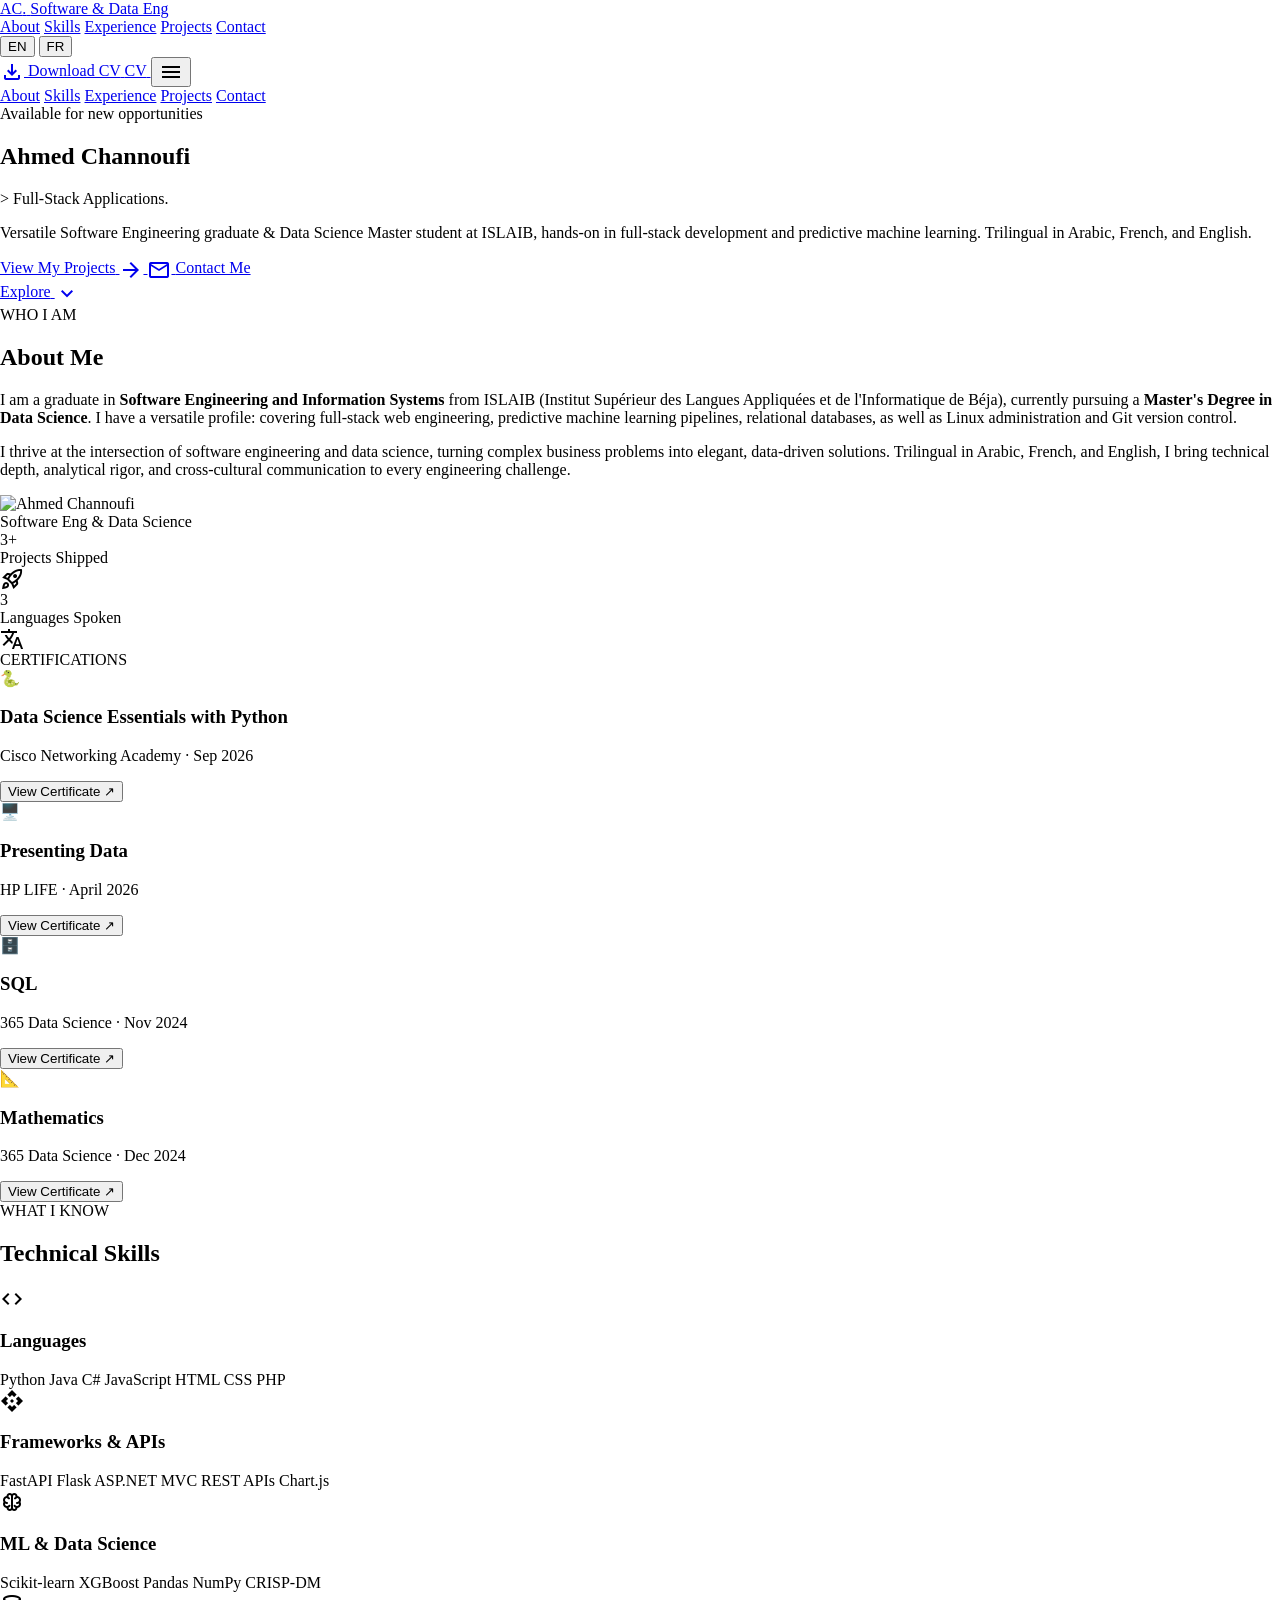
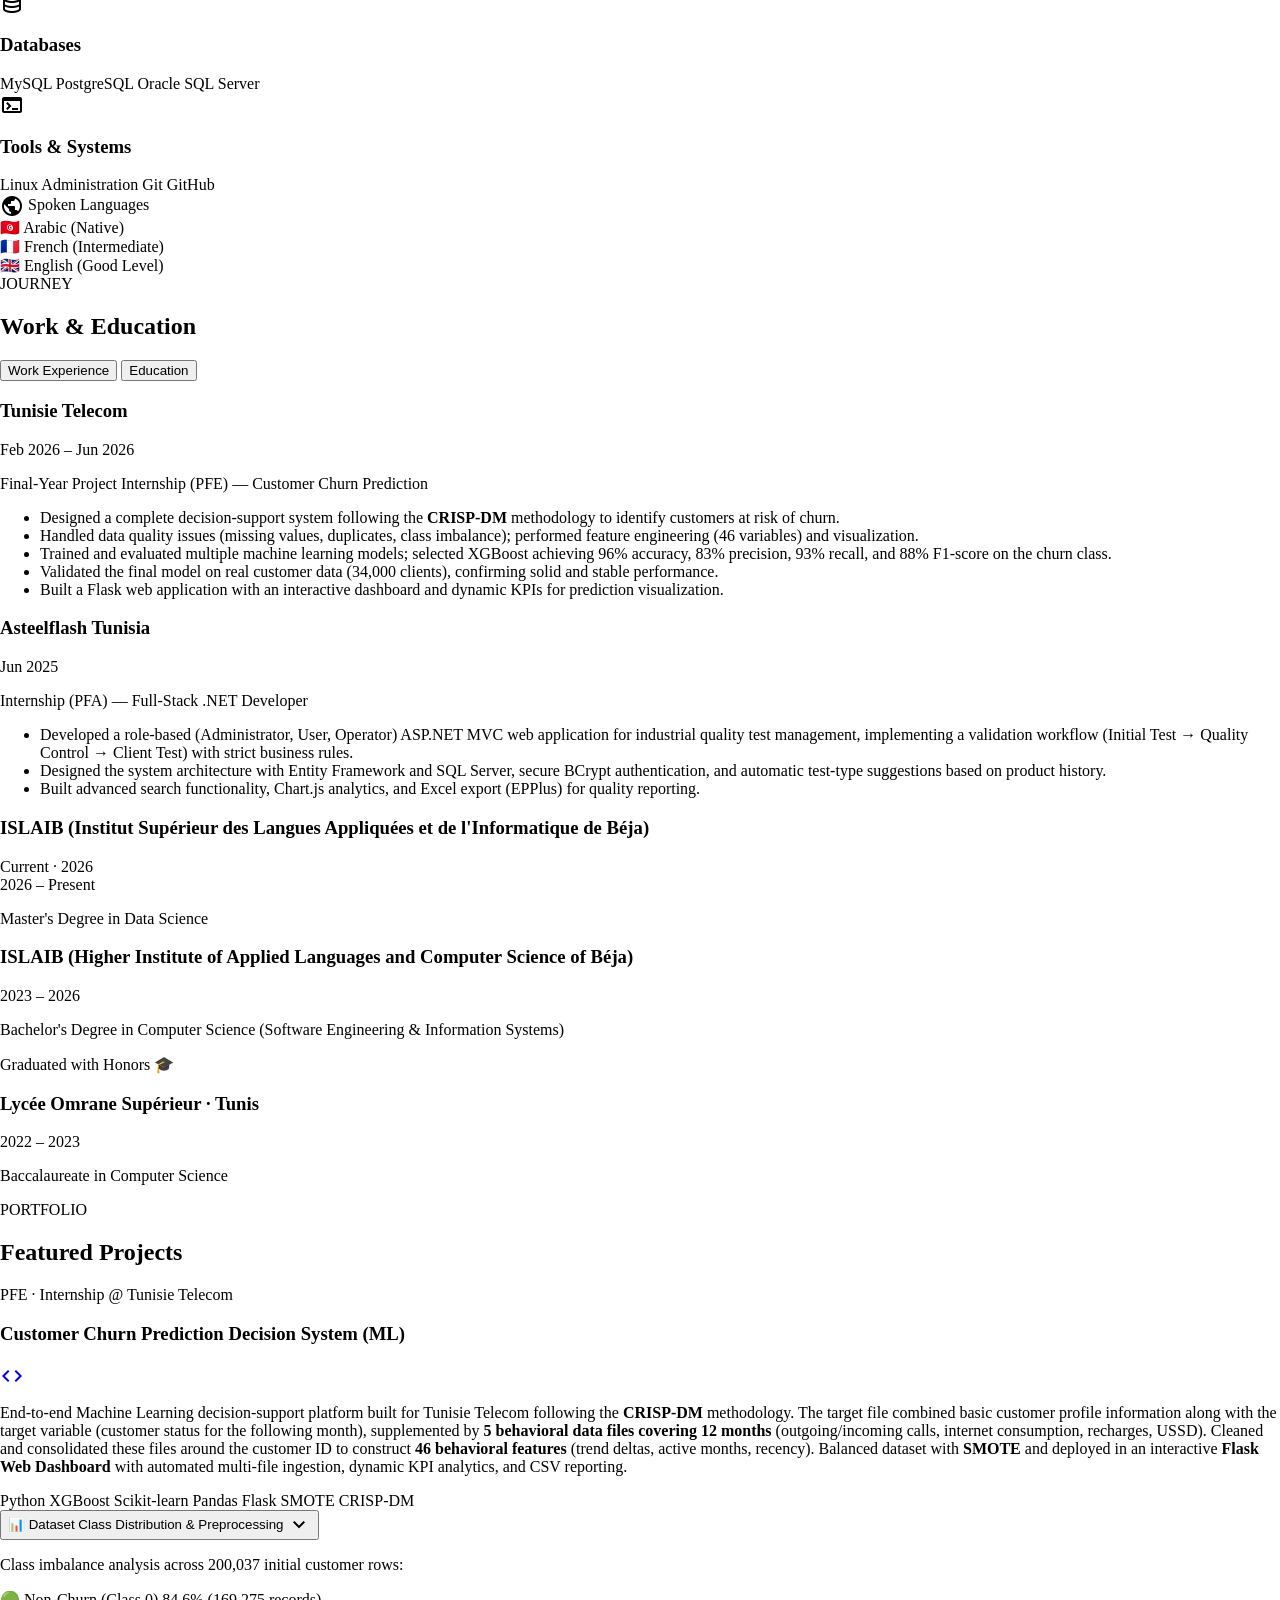
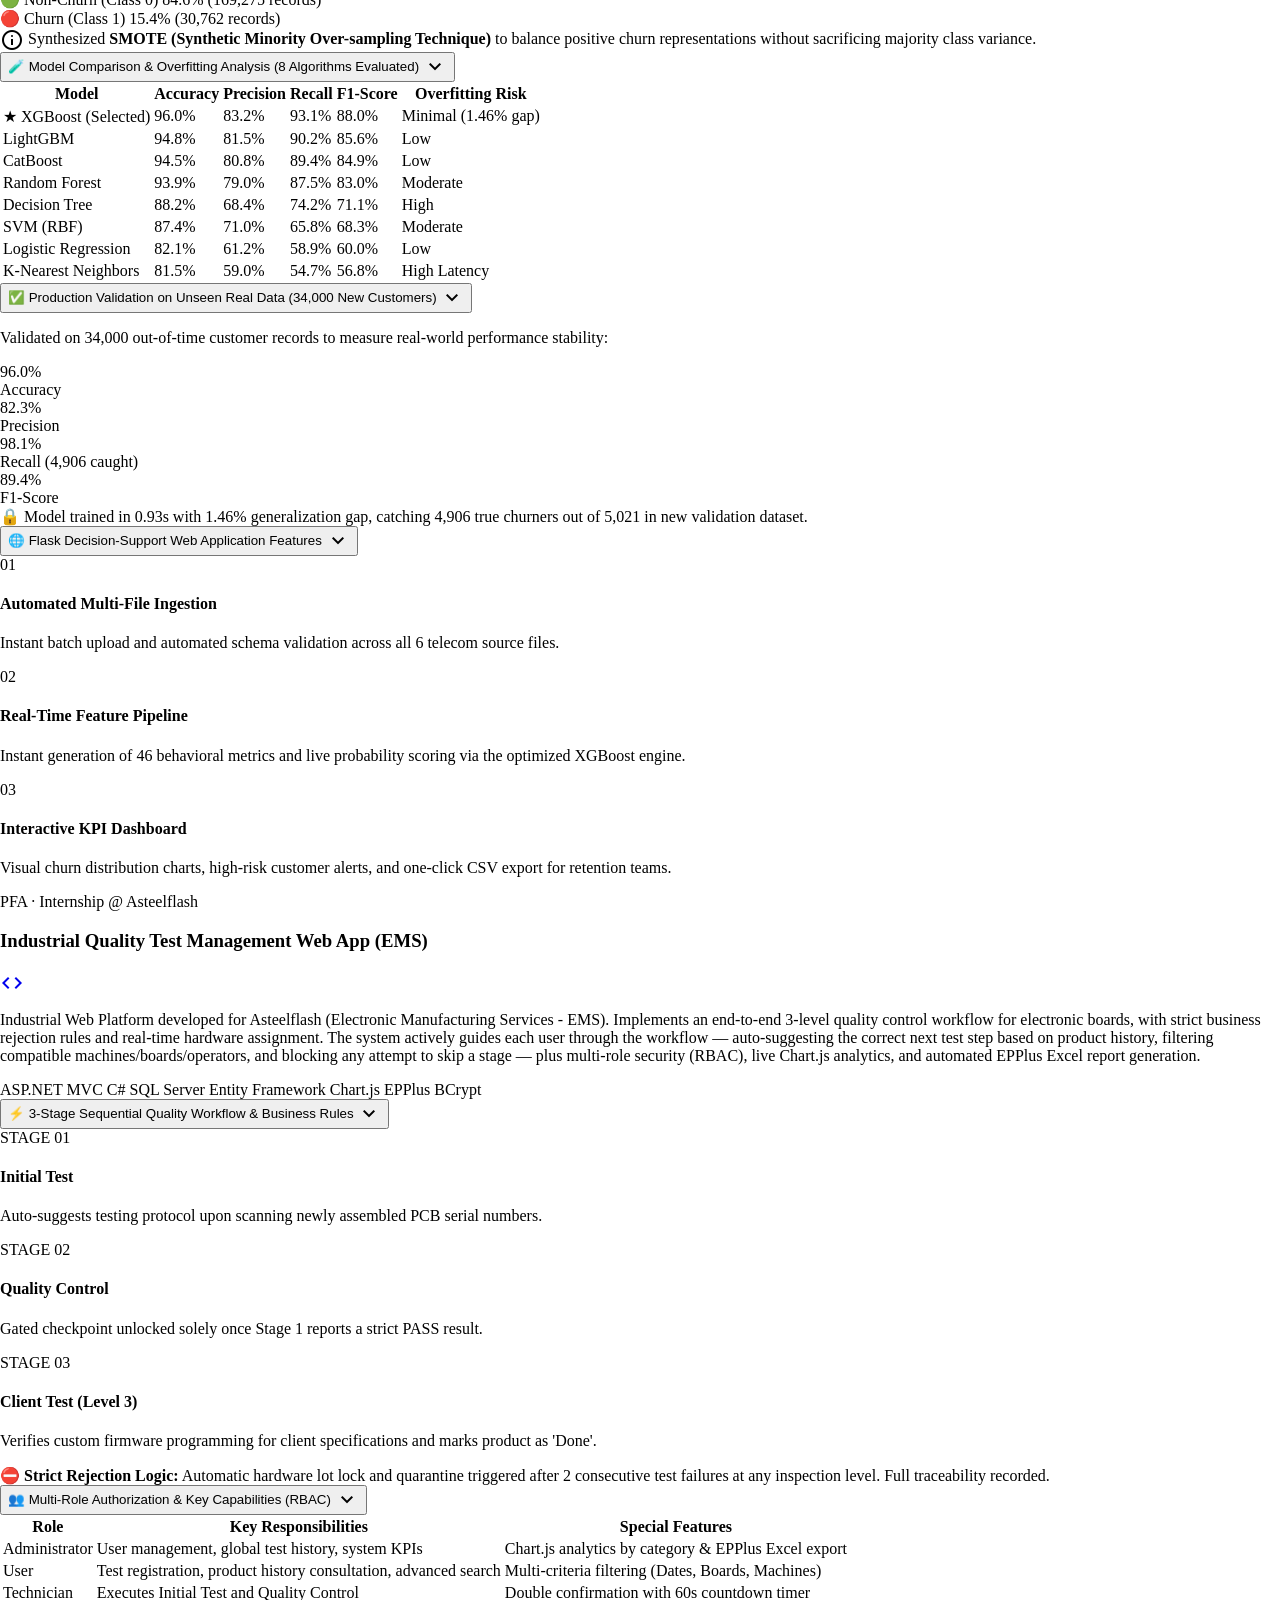
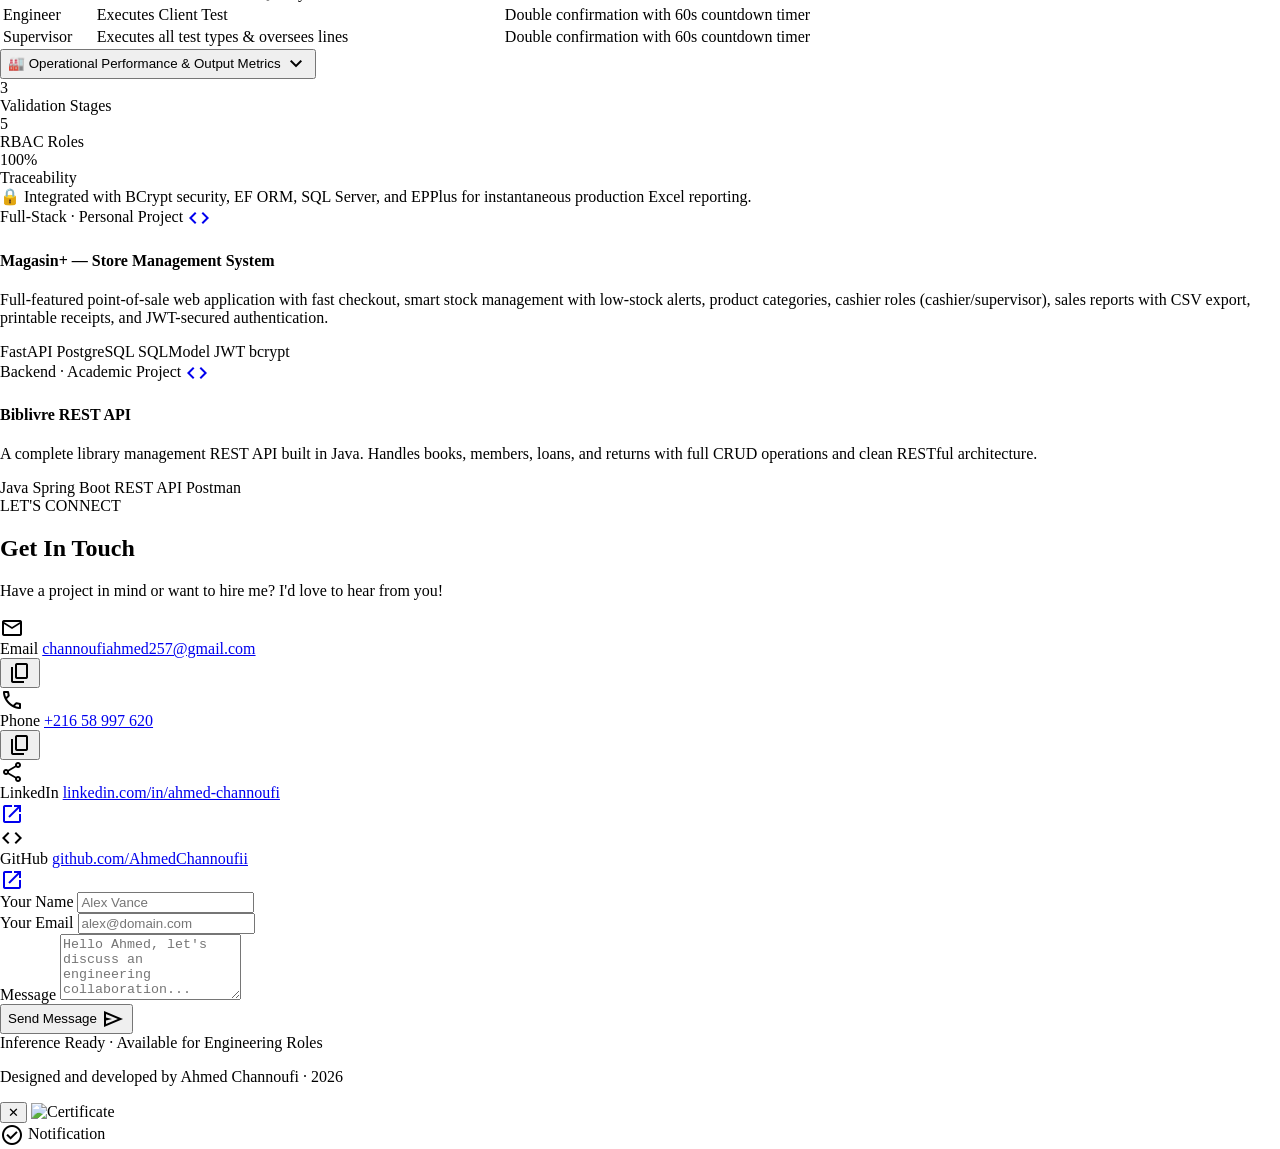
==== index.html @ 551d4674 "Fix navbar photo, clean skills/education, and synchronize full bilingual translations" ====
<!DOCTYPE html>
<html class="dark scroll-smooth" lang="en">
<head>
  <meta charset="utf-8"/>
  <meta content="width=device-width, initial-scale=1.0" name="viewport"/>
  <title>Ahmed Channoufi — Software Engineer & Data Scientist</title>
  <meta name="description" content="Portfolio of Ahmed Channoufi — Software Engineer & Data Science Master Student specializing in Full-Stack Development, Machine Learning, and Intelligent Systems."/>
  <link rel="preconnect" href="https://fonts.googleapis.com"/>
  <link rel="preconnect" href="https://fonts.gstatic.com" crossorigin=""/>
  <link href="https://fonts.googleapis.com/css2?family=Inter:wght@400;500;600;700;800&family=JetBrains+Mono:wght@400;500;600&display=swap" rel="stylesheet"/>
  <link href="https://fonts.googleapis.com/css2?family=Material+Symbols+Outlined:opsz,wght,FILL,GRAD@20..48,100..700,0..1,-50..200" rel="stylesheet"/>
  
  <style>
    @layer base {
      html, body { margin: 0; padding: 0; }
      body { overscroll-behavior: none; }
    }
    ::-webkit-scrollbar { width: 8px; }
    ::-webkit-scrollbar-track { background: #0f131c; }
    ::-webkit-scrollbar-thumb { background: #262a34; border-radius: 4px; }
    ::-webkit-scrollbar-thumb:hover { background: #353943; }
    .material-symbols-outlined {
      font-variation-settings: 'FILL' 0, 'wght' 400, 'GRAD' 0, 'opsz' 24;
      display: inline-block;
      vertical-align: middle;
      line-height: 1;
    }
  </style>

  <script src="https://cdn.tailwindcss.com"></script>
  <script>
    tailwind.config = {
      darkMode: "class",
      theme: {
        extend: {
          colors: {
            "surface-variant": "#31353f",
            "surface-container": "#1c1f29",
            "surface-container-low": "#181b25",
            "surface-container-high": "#262a34",
            "surface-container-highest": "#31353f",
            "surface-container-lowest": "#0a0e17",
            "surface": "#0f131c",
            "surface-bright": "#353943",
            "surface-dim": "#0f131c",
            "background": "#0f131c",
            "primary": "#4edea3",
            "primary-container": "#10b981",
            "primary-fixed": "#6ffbbe",
            "on-primary": "#003824",
            "on-primary-container": "#00422b",
            "secondary": "#4cd7f6",
            "secondary-container": "#03b5d3",
            "on-secondary": "#003640",
            "tertiary": "#c0c1ff",
            "tertiary-container": "#9699ff",
            "error": "#ffb4ab",
            "error-container": "#93000a",
            "on-error-container": "#ffdad6",
            "on-surface": "#dfe2ef",
            "on-surface-variant": "#bbcabf",
            "outline": "#86948a",
            "outline-variant": "#3c4a42"
          },
          fontFamily: {
            sans: ["Inter", "sans-serif"],
            mono: ["JetBrains Mono", "monospace"]
          }
        }
      }
    };
  </script>
</head>
<body class="bg-background font-sans text-on-surface antialiased selection:bg-primary-container selection:text-on-primary-container relative min-h-screen">

  <!-- Subtle Radial Coordinate Grid Background -->
  <div class="fixed inset-0 pointer-events-none z-0 opacity-20 [background-image:radial-gradient(#31353f_1px,transparent_1px)] [background-size:24px_24px]"></div>

  <!-- ========== FIXED HEADER / NAVBAR ========== -->
  <header class="fixed top-0 inset-x-0 z-50 bg-surface-container-lowest/80 backdrop-blur-xl border-b border-white/5 shadow-2xl transition-all">
    <div class="h-20 max-w-7xl mx-auto px-6 flex items-center justify-between gap-4">
      
      <!-- Brand Logo -->
      <a href="#home" class="flex items-center gap-2 group focus:outline-none">
        <span class="text-2xl font-extrabold tracking-tight text-on-surface group-hover:text-primary transition-colors">AC<span class="text-primary">.</span></span>
        <span class="hidden sm:inline-block text-xs uppercase tracking-widest text-on-surface-variant font-mono border-l border-white/10 pl-2">Software & Data Eng</span>
      </a>

      <!-- Desktop Nav Items -->
      <nav class="hidden md:flex items-center gap-1 p-1.5 rounded-full bg-surface-container-low/90 border border-white/5 backdrop-blur-md">
        <a href="#about" class="px-4 py-1.5 text-sm font-medium text-on-surface-variant hover:text-on-surface hover:bg-surface-container transition-all rounded-full" data-i18n="nav.about">About</a>
        <a href="#skills" class="px-4 py-1.5 text-sm font-medium text-on-surface-variant hover:text-on-surface hover:bg-surface-container transition-all rounded-full" data-i18n="nav.skills">Skills</a>
        <a href="#experience" class="px-4 py-1.5 text-sm font-medium text-on-surface-variant hover:text-on-surface hover:bg-surface-container transition-all rounded-full" data-i18n="nav.experience">Experience</a>
        <a href="#projects" class="px-4 py-1.5 text-sm font-medium text-on-surface-variant hover:text-on-surface hover:bg-surface-container transition-all rounded-full" data-i18n="nav.projects">Projects</a>
        <a href="#contact" class="px-4 py-1.5 text-sm font-medium text-on-surface-variant hover:text-on-surface hover:bg-surface-container transition-all rounded-full" data-i18n="nav.contact">Contact</a>
      </nav>

      <!-- Right Actions: Language Switcher & Download CV (Photo Removed from here as requested) -->
      <div class="flex items-center gap-3 shrink-0">
        <!-- Bilingual Pill Toggle -->
        <div class="flex items-center p-1 rounded-full bg-surface-container-low border border-white/5 text-xs font-mono font-semibold">
          <button id="lang-btn-en" onclick="setLang('en')" class="px-2.5 py-1 rounded-full bg-surface-container-highest text-primary shadow-sm transition-all" type="button">EN</button>
          <button id="lang-btn-fr" onclick="setLang('fr')" class="px-2.5 py-1 rounded-full text-on-surface-variant hover:text-on-surface transition-all" type="button">FR</button>
        </div>

        <!-- Download CV Button -->
        <a id="btn-cv-download" href="CV_Ahmed_Channoufi_EN.pdf" download class="inline-flex items-center gap-2 px-4 py-2 rounded-full bg-primary-container text-on-primary-container text-xs font-bold uppercase tracking-wider hover:bg-primary hover:text-on-primary shadow-[0_0_20px_rgba(16,185,129,0.3)] hover:shadow-[0_0_25px_rgba(78,222,163,0.5)] transition-all transform hover:-translate-y-0.5 focus:outline-none">
          <span class="material-symbols-outlined text-[16px]">download</span>
          <span class="hidden lg:inline" data-i18n="nav.cv">Download CV</span>
          <span class="lg:hidden">CV</span>
        </a>

        <!-- Mobile Menu Toggle Button -->
        <button id="mobile-menu-btn" onclick="toggleMobileMenu()" aria-label="Toggle Mobile Menu" class="md:hidden flex items-center justify-center w-10 h-10 rounded-full bg-surface-container border border-white/5 text-on-surface-variant hover:text-on-surface hover:bg-surface-container-high transition-colors focus:outline-none" type="button">
          <span class="material-symbols-outlined">menu</span>
        </button>
      </div>
    </div>

    <!-- Mobile Dropdown Menu -->
    <div id="mobile-menu-drawer" class="hidden md:hidden px-6 py-4 bg-surface-container-lowest/95 backdrop-blur-2xl border-b border-white/10 flex flex-col gap-3">
      <a href="#about" onclick="toggleMobileMenu()" class="px-4 py-2 rounded-xl text-on-surface-variant hover:text-on-surface hover:bg-surface-container text-sm font-medium" data-i18n="nav.about">About</a>
      <a href="#skills" onclick="toggleMobileMenu()" class="px-4 py-2 rounded-xl text-on-surface-variant hover:text-on-surface hover:bg-surface-container text-sm font-medium" data-i18n="nav.skills">Skills</a>
      <a href="#experience" onclick="toggleMobileMenu()" class="px-4 py-2 rounded-xl text-on-surface-variant hover:text-on-surface hover:bg-surface-container text-sm font-medium" data-i18n="nav.experience">Experience</a>
      <a href="#projects" onclick="toggleMobileMenu()" class="px-4 py-2 rounded-xl text-on-surface-variant hover:text-on-surface hover:bg-surface-container text-sm font-medium" data-i18n="nav.projects">Projects</a>
      <a href="#contact" onclick="toggleMobileMenu()" class="px-4 py-2 rounded-xl text-on-surface-variant hover:text-on-surface hover:bg-surface-container text-sm font-medium" data-i18n="nav.contact">Contact</a>
    </div>
  </header>

  <!-- ========== MAIN CONTENT ========== -->
  <main class="relative z-10 w-full pt-20">

    <!-- 1. HERO SECTION -->
    <section id="home" class="relative min-h-[calc(100vh-80px)] flex flex-col justify-center items-center text-center px-6 py-20 overflow-hidden">
      <!-- Ambient Backdrop Glows -->
      <div class="absolute top-1/3 left-1/2 -translate-x-1/2 -translate-y-1/2 w-[650px] h-[340px] bg-primary/10 blur-[140px] rounded-full pointer-events-none -z-10"></div>
      <div class="absolute top-1/2 right-1/4 w-[420px] h-[240px] bg-secondary/10 blur-[120px] rounded-full pointer-events-none -z-10"></div>
      
      <!-- Status Indicator Pill -->
      <div class="inline-flex items-center gap-2.5 px-4 py-1.5 rounded-full bg-surface-container-high/80 border border-white/5 backdrop-blur-md shadow-md mb-8">
        <span class="relative flex h-2.5 w-2.5">
          <span class="animate-ping absolute inline-flex h-full w-full rounded-full bg-primary opacity-75"></span>
          <span class="relative inline-flex rounded-full h-2.5 w-2.5 bg-primary-container"></span>
        </span>
        <span class="text-xs font-mono tracking-wider uppercase text-on-surface-variant" data-i18n="hero.badge">Available for new opportunities</span>
      </div>

      <!-- Main Hero Headings -->
      <div class="max-w-4xl mx-auto flex flex-col items-center">
        <h1 class="text-5xl sm:text-6xl md:text-7xl font-extrabold tracking-tight leading-none text-on-surface mb-5">
          Ahmed <span class="bg-gradient-to-r from-primary via-primary-fixed to-secondary bg-clip-text text-transparent">Channoufi</span>
        </h1>
        
        <!-- Dynamic Typewriter / Rotating Badge -->
        <div class="h-10 flex items-center justify-center mb-6">
          <div class="inline-flex items-center gap-2 px-4 py-1.5 rounded-full bg-surface-container border border-white/5 text-sm font-mono text-secondary">
            <span class="text-outline-variant font-mono">&gt;</span>
            <span class="font-semibold tracking-wide" id="hero-cycler">Full-Stack Applications.</span>
          </div>
        </div>

        <!-- Lead Narrative -->
        <p class="text-lg sm:text-xl text-on-surface-variant max-w-2xl mx-auto mb-10 leading-relaxed" data-i18n="hero.desc">
          Versatile Software Engineering graduate & Data Science Master student at ISLAIB, hands-on in full-stack development and predictive machine learning. Trilingual in Arabic, French, and English.
        </p>

        <!-- Action Buttons -->
        <div class="flex flex-wrap items-center justify-center gap-4">
          <a href="#projects" class="inline-flex items-center gap-2 px-7 py-3.5 rounded-xl bg-primary text-on-primary font-bold shadow-xl shadow-primary/20 hover:bg-primary-fixed hover:shadow-primary/40 transition-all transform hover:-translate-y-0.5">
            <span data-i18n="hero.cta1">View My Projects</span>
            <span class="material-symbols-outlined text-[18px]">arrow_forward</span>
          </a>
          <a href="#contact" class="inline-flex items-center gap-2 px-7 py-3.5 rounded-xl bg-surface-container-high/90 border border-white/5 text-on-surface font-semibold hover:bg-surface-bright transition-all shadow-md transform hover:-translate-y-0.5">
            <span class="material-symbols-outlined text-[18px] text-secondary">mail</span>
            <span data-i18n="hero.cta2">Contact Me</span>
          </a>
        </div>
      </div>

      <!-- Scroll Down Indicator -->
      <a href="#about" aria-label="Scroll to About section" class="absolute bottom-8 left-1/2 -translate-x-1/2 flex flex-col items-center gap-1 text-on-surface-variant hover:text-primary transition-colors animate-bounce">
        <span class="text-xs font-mono tracking-widest uppercase" data-i18n="hero.scroll">Explore</span>
        <span class="material-symbols-outlined text-[20px]">keyboard_arrow_down</span>
      </a>
    </section>

    <!-- 2. ABOUT ME SECTION -->
    <section id="about" class="py-24 max-w-6xl mx-auto px-6 w-full">
      <div class="flex flex-col items-start mb-12">
        <span class="text-xs font-mono text-primary tracking-widest uppercase mb-1" data-i18n="about.tag">WHO I AM</span>
        <h2 class="text-3xl sm:text-4xl font-bold text-on-surface relative">
          <span data-i18n-html="about.title">About <span class="bg-gradient-to-r from-primary to-secondary bg-clip-text text-transparent">Me</span></span>
          <span class="block h-1 w-12 bg-gradient-to-r from-primary to-secondary rounded-full mt-2"></span>
        </h2>
      </div>

      <!-- Top Row: Split Bio + Glowing Avatar -->
      <div class="grid grid-cols-1 lg:grid-cols-12 gap-12 items-center">
        <div class="lg:col-span-7 flex flex-col gap-5 text-on-surface-variant text-base sm:text-lg leading-relaxed">
          <p data-i18n-html="about.intro">
            I am a graduate in <strong>Software Engineering and Information Systems</strong> from ISLAIB (Institut Supérieur des Langues Appliquées et de l'Informatique de Béja), currently pursuing a <strong>Master's Degree in Data Science</strong>. I have a versatile profile: covering full-stack web engineering, predictive machine learning pipelines, relational databases, as well as Linux administration and Git version control.
          </p>
          <p data-i18n="about.p2">
            I thrive at the intersection of software engineering and data science, turning complex business problems into elegant, data-driven solutions. Trilingual in Arabic, French, and English, I bring technical depth, analytical rigor, and cross-cultural communication to every engineering challenge.
          </p>
        </div>

        <div class="lg:col-span-5 flex justify-center relative">
          <div class="relative w-64 h-64 sm:w-72 sm:h-72">
            <!-- Ambient Rotating Glow Ring -->
            <div class="absolute -inset-1 rounded-full bg-gradient-to-tr from-primary via-secondary to-tertiary opacity-40 blur-lg animate-pulse"></div>
            <!-- Profile Image Wrapper -->
            <div class="relative w-full h-full rounded-full overflow-hidden bg-surface-container border border-white/10 shadow-2xl p-1.5">
              <img alt="Ahmed Channoufi" class="w-full h-full object-cover rounded-full" src="https://avatars.githubusercontent.com/u/248766581?v=4"/>
            </div>
            <!-- Floating Status Badge -->
            <div class="absolute -bottom-2 right-4 px-3.5 py-1.5 rounded-full bg-surface-container-high/95 border border-white/10 backdrop-blur-md shadow-xl flex items-center gap-2">
              <span class="w-2 h-2 rounded-full bg-secondary animate-ping"></span>
              <span class="text-xs font-semibold text-on-surface" data-i18n="about.badge">Software Eng & Data Science</span>
            </div>
          </div>
        </div>
      </div>

      <!-- Middle Row: High-Impact Metric Cards -->
      <div class="mt-12 grid grid-cols-1 sm:grid-cols-2 gap-6">
        <div class="p-6 rounded-2xl bg-surface-container-low/80 border border-white/5 backdrop-blur-md shadow-lg flex items-center justify-between">
          <div>
            <div class="text-4xl font-extrabold text-on-surface leading-none mb-1">3+</div>
            <div class="text-xs font-mono uppercase tracking-wider text-on-surface-variant" data-i18n="about.stat1">Projects Shipped</div>
          </div>
          <div class="w-14 h-14 rounded-xl bg-surface-container-high flex items-center justify-center text-primary shadow-inner">
            <span class="material-symbols-outlined text-[30px]">rocket_launch</span>
          </div>
        </div>

        <div class="p-6 rounded-2xl bg-surface-container-low/80 border border-white/5 backdrop-blur-md shadow-lg flex items-center justify-between">
          <div>
            <div class="text-4xl font-extrabold text-on-surface leading-none mb-1">3</div>
            <div class="text-xs font-mono uppercase tracking-wider text-on-surface-variant" data-i18n="about.stat2">Languages Spoken</div>
          </div>
          <div class="w-14 h-14 rounded-xl bg-surface-container-high flex items-center justify-center text-secondary shadow-inner">
            <span class="material-symbols-outlined text-[30px]">translate</span>
          </div>
        </div>
      </div>

      <!-- Bottom Row: Certifications 2x2 Grid -->
      <div class="mt-16">
        <span class="text-xs font-mono text-outline tracking-widest uppercase block mb-4" data-i18n="about.certs">CERTIFICATIONS</span>
        <div class="grid grid-cols-1 md:grid-cols-2 gap-4">

          <!-- Cert 1: Cisco Python -->
          <div onclick="openCert('cisco_ds.png')" class="cursor-pointer group p-5 rounded-xl bg-surface-container-low/80 border border-white/5 hover:border-primary/40 hover:bg-surface-container transition-all shadow-md hover:-translate-y-0.5 flex items-start justify-between">
            <div class="flex items-start gap-4">
              <div class="w-10 h-10 rounded-lg bg-surface-container-high flex items-center justify-center text-2xl shrink-0">🐍</div>
              <div>
                <h3 class="text-base font-semibold text-on-surface group-hover:text-primary transition-colors">Data Science Essentials with Python</h3>
                <p class="text-sm text-on-surface-variant mt-0.5">Cisco Networking Academy · Sep 2026</p>
              </div>
            </div>
            <button class="text-xs font-mono text-primary hover:text-primary-fixed inline-flex items-center gap-1 shrink-0 pt-1" type="button">
              <span data-i18n="cert.view">View Certificate ↗</span>
            </button>
          </div>

          <!-- Cert 2: HP LIFE -->
          <div onclick="openCert('hp life.png')" class="cursor-pointer group p-5 rounded-xl bg-surface-container-low/80 border border-white/5 hover:border-primary/40 hover:bg-surface-container transition-all shadow-md hover:-translate-y-0.5 flex items-start justify-between">
            <div class="flex items-start gap-4">
              <div class="w-10 h-10 rounded-lg bg-surface-container-high flex items-center justify-center text-2xl shrink-0">🖥️</div>
              <div>
                <h3 class="text-base font-semibold text-on-surface group-hover:text-primary transition-colors">Presenting Data</h3>
                <p class="text-sm text-on-surface-variant mt-0.5"><span data-i18n="cert.hplife.date">HP LIFE · April 2026</span></p>
              </div>
            </div>
            <button class="text-xs font-mono text-primary hover:text-primary-fixed inline-flex items-center gap-1 shrink-0 pt-1" type="button">
              <span data-i18n="cert.view">View Certificate ↗</span>
            </button>
          </div>

          <!-- Cert 3: SQL -->
          <div onclick="openCert('sql.jpg')" class="cursor-pointer group p-5 rounded-xl bg-surface-container-low/80 border border-white/5 hover:border-primary/40 hover:bg-surface-container transition-all shadow-md hover:-translate-y-0.5 flex items-start justify-between">
            <div class="flex items-start gap-4">
              <div class="w-10 h-10 rounded-lg bg-surface-container-high flex items-center justify-center text-2xl shrink-0">🗄️</div>
              <div>
                <h3 class="text-base font-semibold text-on-surface group-hover:text-primary transition-colors">SQL</h3>
                <p class="text-sm text-on-surface-variant mt-0.5">365 Data Science · Nov 2024</p>
              </div>
            </div>
            <button class="text-xs font-mono text-primary hover:text-primary-fixed inline-flex items-center gap-1 shrink-0 pt-1" type="button">
              <span data-i18n="cert.view">View Certificate ↗</span>
            </button>
          </div>

          <!-- Cert 4: Math -->
          <div onclick="openCert('math.jpg')" class="cursor-pointer group p-5 rounded-xl bg-surface-container-low/80 border border-white/5 hover:border-primary/40 hover:bg-surface-container transition-all shadow-md hover:-translate-y-0.5 flex items-start justify-between">
            <div class="flex items-start gap-4">
              <div class="w-10 h-10 rounded-lg bg-surface-container-high flex items-center justify-center text-2xl shrink-0">📐</div>
              <div>
                <h3 class="text-base font-semibold text-on-surface group-hover:text-primary transition-colors">Mathematics</h3>
                <p class="text-sm text-on-surface-variant mt-0.5"><span data-i18n="cert.math.date">365 Data Science · Dec 2024</span></p>
              </div>
            </div>
            <button class="text-xs font-mono text-primary hover:text-primary-fixed inline-flex items-center gap-1 shrink-0 pt-1" type="button">
              <span data-i18n="cert.view">View Certificate ↗</span>
            </button>
          </div>

        </div>
      </div>
    </section>

    <!-- 3. SKILLS SECTION -->
    <section id="skills" class="py-24 max-w-6xl mx-auto px-6 w-full">
      <div class="flex flex-col items-start mb-12">
        <span class="text-xs font-mono text-secondary tracking-widest uppercase mb-1" data-i18n="skills.tag">WHAT I KNOW</span>
        <h2 class="text-3xl sm:text-4xl font-bold text-on-surface relative">
          <span data-i18n-html="skills.title">Technical <span class="bg-gradient-to-r from-secondary to-primary bg-clip-text text-transparent">Skills</span></span>
          <span class="block h-1 w-12 bg-gradient-to-r from-secondary to-primary rounded-full mt-2"></span>
        </h2>
      </div>

      <!-- 5 Skill Group Cards Grid -->
      <div class="grid grid-cols-1 md:grid-cols-2 lg:grid-cols-3 gap-6">

        <!-- Group 1: Languages -->
        <div class="p-6 rounded-2xl bg-surface-container-low/80 border border-white/5 backdrop-blur-md shadow-lg flex flex-col justify-between">
          <div>
            <div class="flex items-center gap-3 mb-4">
              <div class="w-10 h-10 rounded-lg bg-surface-container-high flex items-center justify-center text-primary">
                <span class="material-symbols-outlined">code</span>
              </div>
              <h3 class="text-lg font-semibold text-on-surface" data-i18n="skills.languages">Languages</h3>
            </div>
            <div class="flex flex-wrap gap-2">
              <span class="px-3 py-1 rounded-lg bg-surface-container font-mono text-xs text-on-surface">Python</span>
              <span class="px-3 py-1 rounded-lg bg-surface-container font-mono text-xs text-on-surface">Java</span>
              <span class="px-3 py-1 rounded-lg bg-surface-container font-mono text-xs text-on-surface">C#</span>
              <span class="px-3 py-1 rounded-lg bg-surface-container font-mono text-xs text-on-surface">JavaScript</span>
              <span class="px-3 py-1 rounded-lg bg-surface-container font-mono text-xs text-on-surface">HTML</span>
              <span class="px-3 py-1 rounded-lg bg-surface-container font-mono text-xs text-on-surface">CSS</span>
              <span class="px-3 py-1 rounded-lg bg-surface-container font-mono text-xs text-on-surface">PHP</span>
            </div>
          </div>
        </div>

        <!-- Group 2: Frameworks & APIs -->
        <div class="p-6 rounded-2xl bg-surface-container-low/80 border border-white/5 backdrop-blur-md shadow-lg flex flex-col justify-between">
          <div>
            <div class="flex items-center gap-3 mb-4">
              <div class="w-10 h-10 rounded-lg bg-surface-container-high flex items-center justify-center text-secondary">
                <span class="material-symbols-outlined">api</span>
              </div>
              <h3 class="text-lg font-semibold text-on-surface" data-i18n="skills.frameworks">Frameworks & APIs</h3>
            </div>
            <div class="flex flex-wrap gap-2">
              <span class="px-3 py-1 rounded-lg bg-surface-container font-mono text-xs text-on-surface">FastAPI</span>
              <span class="px-3 py-1 rounded-lg bg-surface-container font-mono text-xs text-on-surface">Flask</span>
              <span class="px-3 py-1 rounded-lg bg-surface-container font-mono text-xs text-on-surface">ASP.NET MVC</span>
              <span class="px-3 py-1 rounded-lg bg-surface-container font-mono text-xs text-on-surface">REST APIs</span>
              <span class="px-3 py-1 rounded-lg bg-surface-container font-mono text-xs text-on-surface">Chart.js</span>
            </div>
          </div>
        </div>

        <!-- Group 3: ML & Data Science (SMOTE deleted as requested) -->
        <div class="p-6 rounded-2xl bg-surface-container-low/80 border border-white/5 backdrop-blur-md shadow-lg flex flex-col justify-between">
          <div>
            <div class="flex items-center gap-3 mb-4">
              <div class="w-10 h-10 rounded-lg bg-surface-container-high flex items-center justify-center text-primary">
                <span class="material-symbols-outlined">neurology</span>
              </div>
              <h3 class="text-lg font-semibold text-on-surface" data-i18n="skills.ml">ML & Data Science</h3>
            </div>
            <div class="flex flex-wrap gap-2">
              <span class="px-3 py-1 rounded-lg bg-surface-container font-mono text-xs text-on-surface">Scikit-learn</span>
              <span class="px-3 py-1 rounded-lg bg-surface-container font-mono text-xs text-primary font-semibold">XGBoost</span>
              <span class="px-3 py-1 rounded-lg bg-surface-container font-mono text-xs text-on-surface">Pandas</span>
              <span class="px-3 py-1 rounded-lg bg-surface-container font-mono text-xs text-on-surface">NumPy</span>
              <span class="px-3 py-1 rounded-lg bg-surface-container font-mono text-xs text-on-surface">CRISP-DM</span>
            </div>
          </div>
        </div>

        <!-- Group 4: Databases -->
        <div class="p-6 rounded-2xl bg-surface-container-low/80 border border-white/5 backdrop-blur-md shadow-lg flex flex-col justify-between">
          <div>
            <div class="flex items-center gap-3 mb-4">
              <div class="w-10 h-10 rounded-lg bg-surface-container-high flex items-center justify-center text-tertiary">
                <span class="material-symbols-outlined">database</span>
              </div>
              <h3 class="text-lg font-semibold text-on-surface" data-i18n="skills.db">Databases</h3>
            </div>
            <div class="flex flex-wrap gap-2">
              <span class="px-3 py-1 rounded-lg bg-surface-container font-mono text-xs text-on-surface">MySQL</span>
              <span class="px-3 py-1 rounded-lg bg-surface-container font-mono text-xs text-on-surface">PostgreSQL</span>
              <span class="px-3 py-1 rounded-lg bg-surface-container font-mono text-xs text-on-surface">Oracle</span>
              <span class="px-3 py-1 rounded-lg bg-surface-container font-mono text-xs text-on-surface">SQL Server</span>
            </div>
          </div>
        </div>

        <!-- Group 5: Tools & Systems (BCrypt, EPPlus, Postman deleted as requested) -->
        <div class="p-6 rounded-2xl bg-surface-container-low/80 border border-white/5 backdrop-blur-md shadow-lg flex flex-col justify-between md:col-span-2 lg:col-span-2">
          <div>
            <div class="flex items-center gap-3 mb-4">
              <div class="w-10 h-10 rounded-lg bg-surface-container-high flex items-center justify-center text-primary">
                <span class="material-symbols-outlined">terminal</span>
              </div>
              <h3 class="text-lg font-semibold text-on-surface" data-i18n="skills.tools">Tools & Systems</h3>
            </div>
            <div class="flex flex-wrap gap-2">
              <span class="px-3 py-1 rounded-lg bg-surface-container font-mono text-xs text-on-surface">Linux Administration</span>
              <span class="px-3 py-1 rounded-lg bg-surface-container font-mono text-xs text-on-surface">Git</span>
              <span class="px-3 py-1 rounded-lg bg-surface-container font-mono text-xs text-on-surface">GitHub</span>
            </div>
          </div>
        </div>

      </div>

      <!-- Spoken Languages Row -->
      <div class="mt-12 p-6 rounded-2xl bg-surface-container-low/60 border border-white/5 backdrop-blur-md flex flex-col sm:flex-row sm:items-center justify-between gap-6 shadow-md">
        <div class="flex items-center gap-3">
          <span class="material-symbols-outlined text-secondary text-2xl">public</span>
          <span class="text-base font-semibold text-on-surface" data-i18n="skills.spoken">Spoken Languages</span>
        </div>
        <div class="flex flex-wrap items-center gap-3">
          <div class="px-4 py-2 rounded-xl bg-surface-container border border-white/5 flex items-center gap-2">
            <span>🇹🇳</span>
            <span class="text-sm font-medium text-on-surface" data-i18n="skills.arabic">Arabic</span>
            <span class="text-xs text-primary font-mono" data-i18n="skills.native">(Native)</span>
          </div>
          <div class="px-4 py-2 rounded-xl bg-surface-container border border-white/5 flex items-center gap-2">
            <span>🇫🇷</span>
            <span class="text-sm font-medium text-on-surface" data-i18n="skills.french">French</span>
            <span class="text-xs text-on-surface-variant font-mono" data-i18n="skills.intermediate">(Intermediate)</span>
          </div>
          <div class="px-4 py-2 rounded-xl bg-surface-container border border-white/5 flex items-center gap-2">
            <span>🇬🇧</span>
            <span class="text-sm font-medium text-on-surface" data-i18n="skills.english">English</span>
            <span class="text-xs text-secondary font-mono" data-i18n="skills.good">(Good Level)</span>
          </div>
        </div>
      </div>
    </section>

    <!-- 4. EXPERIENCE & EDUCATION SECTION -->
    <section id="experience" class="py-24 max-w-6xl mx-auto px-6 w-full">
      <div class="flex flex-col items-start mb-10">
        <span class="text-xs font-mono text-tertiary tracking-widest uppercase mb-1" data-i18n="exp.tag">JOURNEY</span>
        <h2 class="text-3xl sm:text-4xl font-bold text-on-surface relative">
          <span data-i18n-html="exp.title">Work & <span class="bg-gradient-to-r from-tertiary to-primary bg-clip-text text-transparent">Education</span></span>
          <span class="block h-1 w-12 bg-gradient-to-r from-tertiary to-primary rounded-full mt-2"></span>
        </h2>
      </div>

      <!-- Interactive Tab Switcher -->
      <div class="inline-flex p-1 rounded-xl bg-surface-container-low border border-white/5 mb-10 shadow-inner">
        <button id="btn-tab-work" type="button" class="px-6 py-2.5 rounded-lg text-sm font-semibold transition-all bg-surface-container-high text-on-surface shadow-sm">
          <span data-i18n="exp.work">Work Experience</span>
        </button>
        <button id="btn-tab-edu" type="button" class="px-6 py-2.5 rounded-lg text-sm font-semibold transition-all text-on-surface-variant hover:text-on-surface">
          <span data-i18n="exp.edu">Education</span>
        </button>
      </div>

      <!-- Tab 1: Work Experience Timeline -->
      <div id="tab-work-content" class="flex flex-col gap-8 transition-opacity duration-300">
        
        <!-- Item 1: Tunisie Telecom -->
        <div class="relative pl-8 before:absolute before:left-2.5 before:top-3 before:bottom-0 before:w-0.5 before:bg-surface-variant">
          <div class="absolute left-0 top-2 w-5 h-5 rounded-full bg-surface-container-highest border-4 border-primary"></div>
          <div class="p-6 rounded-2xl bg-surface-container-low/80 border border-white/5 backdrop-blur-md shadow-lg">
            <div class="flex flex-wrap items-baseline justify-between gap-2 mb-2">
              <h3 class="text-lg font-bold text-on-surface">Tunisie Telecom</h3>
              <span class="text-xs px-3 py-1 rounded-full bg-primary/10 text-primary font-mono font-semibold" data-i18n="exp.pfe.date">Feb 2026 – Jun 2026</span>
            </div>
            <p class="text-sm text-secondary font-semibold mb-4" data-i18n="exp.pfe.title">Final-Year Project Internship (PFE) — Customer Churn Prediction</p>
            <ul class="space-y-2 text-on-surface-variant text-sm list-disc list-inside">
              <li data-i18n-html="exp.pfe.b1">Designed a complete decision-support system following the <strong>CRISP-DM</strong> methodology to identify customers at risk of churn.</li>
              <li data-i18n="exp.pfe.b2">Handled data quality issues (missing values, duplicates, class imbalance); performed feature engineering (46 variables) and visualization.</li>
              <li data-i18n-html="exp.pfe.b3">Trained and evaluated multiple machine learning models; selected XGBoost achieving <strong class="text-on-surface font-semibold">96% accuracy, 83% precision, 93% recall, and 88% F1-score</strong> on the churn class.</li>
              <li data-i18n="exp.pfe.b4">Validated the final model on real customer data (34,000 clients), confirming solid and stable performance.</li>
              <li data-i18n="exp.pfe.b5">Built a Flask web application with an interactive dashboard and dynamic KPIs for prediction visualization.</li>
            </ul>
          </div>
        </div>

        <!-- Item 2: Asteelflash Tunisia -->
        <div class="relative pl-8">
          <div class="absolute left-0 top-2 w-5 h-5 rounded-full bg-surface-container-highest border-4 border-secondary"></div>
          <div class="p-6 rounded-2xl bg-surface-container-low/80 border border-white/5 backdrop-blur-md shadow-lg">
            <div class="flex flex-wrap items-baseline justify-between gap-2 mb-2">
              <h3 class="text-lg font-bold text-on-surface">Asteelflash Tunisia</h3>
              <span class="text-xs px-3 py-1 rounded-full bg-secondary/10 text-secondary font-mono font-semibold" data-i18n="exp.pfa.date">Jun 2025</span>
            </div>
            <p class="text-sm text-secondary font-semibold mb-4" data-i18n="exp.pfa.title">Internship (PFA) — Full-Stack .NET Developer</p>
            <ul class="space-y-2 text-on-surface-variant text-sm list-disc list-inside">
              <li data-i18n="exp.pfa.b1">Developed a role-based (Administrator, User, Operator) ASP.NET MVC web application for industrial quality test management, implementing a validation workflow (Initial Test → Quality Control → Client Test) with strict business rules.</li>
              <li data-i18n="exp.pfa.b2">Designed the system architecture with Entity Framework and SQL Server, secure BCrypt authentication, and automatic test-type suggestions based on product history.</li>
              <li data-i18n="exp.pfa.b3">Built advanced search functionality, Chart.js analytics, and Excel export (EPPlus) for quality reporting.</li>
            </ul>
          </div>
        </div>

      </div>

      <!-- Tab 2: Education Timeline (Long sentences deleted, Master specialty cleanly set to Data Science) -->
      <div id="tab-edu-content" class="hidden flex flex-col gap-8 transition-opacity duration-300">
        
        <!-- Edu 1: Master's in Data Science @ ISLAIB (Started 2026) -->
        <div class="relative pl-8 before:absolute before:left-2.5 before:top-3 before:bottom-0 before:w-0.5 before:bg-surface-variant">
          <div class="absolute left-0 top-2 w-5 h-5 rounded-full bg-surface-container-highest border-4 border-primary"></div>
          <div class="p-6 rounded-2xl bg-surface-container-low/80 border border-primary/30 backdrop-blur-md shadow-lg">
            <div class="flex flex-wrap items-baseline justify-between gap-2 mb-2">
              <div class="flex items-center gap-2">
                <h3 class="text-lg font-bold text-on-surface">ISLAIB (Institut Supérieur des Langues Appliquées et de l'Informatique de Béja)</h3>
                <span class="px-2 py-0.5 text-xs font-semibold rounded bg-primary/20 text-primary" data-i18n="exp.current">Current · 2026</span>
              </div>
              <span class="text-xs px-3 py-1 rounded-full bg-primary/10 text-primary font-mono font-bold" data-i18n="exp.master.date">2026 – Present</span>
            </div>
            <p class="text-base text-primary font-bold" data-i18n="exp.master.title">Master's Degree in Data Science</p>
          </div>
        </div>

        <!-- Edu 2: Bachelor's Degree @ ISLAIB (2023 - 2026) -->
        <div class="relative pl-8 before:absolute before:left-2.5 before:top-3 before:bottom-0 before:w-0.5 before:bg-surface-variant">
          <div class="absolute left-0 top-2 w-5 h-5 rounded-full bg-surface-container-highest border-4 border-secondary"></div>
          <div class="p-6 rounded-2xl bg-surface-container-low/80 border border-white/5 backdrop-blur-md shadow-lg">
            <div class="flex flex-wrap items-baseline justify-between gap-2 mb-2">
              <h3 class="text-lg font-bold text-on-surface">ISLAIB (Higher Institute of Applied Languages and Computer Science of Béja)</h3>
              <span class="text-xs px-3 py-1 rounded-full bg-secondary/10 text-secondary font-mono font-semibold">2023 – 2026</span>
            </div>
            <p class="text-base text-secondary font-semibold" data-i18n="exp.bachelor.title">Bachelor's Degree in Computer Science (Software Engineering & Information Systems)</p>
            <p class="text-sm text-on-surface-variant font-mono mt-1" data-i18n="exp.honors">Graduated with Honors 🎓</p>
          </div>
        </div>

        <!-- Edu 3: Baccalaureate (2022 - 2023) -->
        <div class="relative pl-8">
          <div class="absolute left-0 top-2 w-5 h-5 rounded-full bg-surface-container-highest border-4 border-tertiary"></div>
          <div class="p-6 rounded-2xl bg-surface-container-low/80 border border-white/5 backdrop-blur-md shadow-lg">
            <div class="flex flex-wrap items-baseline justify-between gap-2 mb-2">
              <h3 class="text-lg font-bold text-on-surface">Lycée Omrane Supérieur · Tunis</h3>
              <span class="text-xs px-3 py-1 rounded-full bg-tertiary/10 text-tertiary font-mono font-semibold">2022 – 2023</span>
            </div>
            <p class="text-base text-tertiary font-semibold" data-i18n="exp.bac.title">Baccalaureate in Computer Science</p>
          </div>
        </div>

      </div>
    </section>

    <!-- 5. PROJECTS SECTION -->
    <section id="projects" class="py-24 max-w-6xl mx-auto px-6 w-full">
      <div class="flex flex-col items-start mb-12">
        <span class="text-xs font-mono text-primary tracking-widest uppercase mb-1" data-i18n="proj.tag">PORTFOLIO</span>
        <h2 class="text-3xl sm:text-4xl font-bold text-on-surface relative">
          <span data-i18n-html="proj.title">Featured <span class="bg-gradient-to-r from-primary to-secondary bg-clip-text text-transparent">Projects</span></span>
          <span class="block h-1 w-12 bg-gradient-to-r from-primary to-secondary rounded-full mt-2"></span>
        </h2>
      </div>

      <div class="space-y-12">

        <!-- FEATURED PROJECT 1: Customer Churn ML (Tunisie Telecom) -->
        <div class="p-8 rounded-3xl bg-surface-container-low/90 border border-white/5 backdrop-blur-xl shadow-2xl relative overflow-hidden">
          <div class="flex flex-wrap items-start justify-between gap-4 mb-4">
            <div class="space-y-2">
              <div class="inline-flex items-center gap-2 px-3 py-1 rounded-full bg-primary/10 text-primary text-xs font-semibold">
                <span class="w-2 h-2 rounded-full bg-primary"></span>
                <span data-i18n="proj.badge.pfe">PFE · Internship @ Tunisie Telecom</span>
              </div>
              <h3 class="text-2xl font-bold text-on-surface" data-i18n="proj.pfe.title">Customer Churn Prediction Decision System (ML)</h3>
            </div>
            <div class="flex items-center gap-3">
              <a href="https://github.com/AhmedChannoufii/Customer-Churn-Prediction" target="_blank" rel="noopener noreferrer" class="w-10 h-10 rounded-xl bg-surface-container border border-white/5 flex items-center justify-center text-on-surface hover:text-primary transition-colors shadow-sm" aria-label="GitHub Repository">
                <span class="material-symbols-outlined text-[20px]">code</span>
              </a>
            </div>
          </div>

          <!-- Updated Description -->
          <p class="text-base text-on-surface-variant max-w-4xl mb-6 leading-relaxed" data-i18n-html="proj.pfe.desc">
            End-to-end Machine Learning decision-support platform built for Tunisie Telecom following the <strong>CRISP-DM</strong> methodology. The target file combined basic customer profile information along with the target variable (customer status for the following month), supplemented by <strong>5 behavioral data files covering 12 months</strong> (outgoing/incoming calls, internet consumption, recharges, USSD). Cleaned and consolidated these files around the customer ID to construct <strong>46 behavioral features</strong> (trend deltas, active months, recency). Balanced dataset with <strong>SMOTE</strong> and deployed in an interactive <strong>Flask Web Dashboard</strong> with automated multi-file ingestion, dynamic KPI analytics, and CSV reporting.
          </p>

          <!-- Tech Badges -->
          <div class="flex flex-wrap gap-2 mb-8">
            <span class="px-2.5 py-1 rounded-md bg-surface-container border border-white/5 font-mono text-xs text-on-surface">Python</span>
            <span class="px-2.5 py-1 rounded-md bg-surface-container border border-white/5 font-mono text-xs text-primary font-semibold">XGBoost</span>
            <span class="px-2.5 py-1 rounded-md bg-surface-container border border-white/5 font-mono text-xs text-on-surface">Scikit-learn</span>
            <span class="px-2.5 py-1 rounded-md bg-surface-container border border-white/5 font-mono text-xs text-on-surface">Pandas</span>
            <span class="px-2.5 py-1 rounded-md bg-surface-container border border-white/5 font-mono text-xs text-on-surface">Flask</span>
            <span class="px-2.5 py-1 rounded-md bg-surface-container border border-white/5 font-mono text-xs text-secondary font-semibold">SMOTE</span>
            <span class="px-2.5 py-1 rounded-md bg-surface-container border border-white/5 font-mono text-xs text-on-surface">CRISP-DM</span>
          </div>

          <!-- 4 Expandable Accordions for Project 1 -->
          <div class="space-y-3">
            
            <!-- Accordion 1: Data Distribution -->
            <div class="rounded-xl bg-surface-container border border-white/5 overflow-hidden shadow-sm">
              <button type="button" class="accordion-trigger w-full px-5 py-4 flex items-center justify-between text-left text-base text-on-surface font-semibold hover:bg-surface-container-high transition-colors">
                <span class="flex items-center gap-2">
                  <span data-i18n="proj.dataset.title">📊 Dataset Class Distribution & Preprocessing</span>
                </span>
                <span class="material-symbols-outlined transition-transform duration-300">expand_more</span>
              </button>
              <div class="accordion-content hidden px-5 pb-5 pt-2 space-y-4">
                <p class="text-sm text-on-surface-variant" data-i18n="proj.dist.intro">Class imbalance analysis across 200,037 initial customer rows:</p>
                <div class="space-y-3">
                  <div>
                    <div class="flex justify-between text-xs mb-1 text-on-surface font-mono">
                      <span data-i18n="proj.nonchurn">🟢 Non-Churn (Class 0)</span>
                      <span class="text-primary font-semibold">84.6% (169,275 records)</span>
                    </div>
                    <div class="w-full h-3 bg-surface-container-lowest rounded-full overflow-hidden">
                      <div class="h-full bg-primary rounded-full" style="width: 84.6%;"></div>
                    </div>
                  </div>
                  <div>
                    <div class="flex justify-between text-xs mb-1 text-on-surface font-mono">
                      <span data-i18n="proj.churn">🔴 Churn (Class 1)</span>
                      <span class="text-error font-semibold">15.4% (30,762 records)</span>
                    </div>
                    <div class="w-full h-3 bg-surface-container-lowest rounded-full overflow-hidden">
                      <div class="h-full bg-error rounded-full" style="width: 15.4%;"></div>
                    </div>
                  </div>
                </div>
                <div class="p-3.5 rounded-lg bg-surface-container-low border border-white/5 text-sm text-on-surface-variant flex items-start gap-2.5">
                  <span class="material-symbols-outlined text-primary text-[20px] shrink-0">info</span>
                  <span data-i18n-html="proj.dist.smote">Synthesized <strong>SMOTE (Synthetic Minority Over-sampling Technique)</strong> to balance positive churn representations without sacrificing majority class variance.</span>
                </div>
              </div>
            </div>

            <!-- Accordion 2: Algorithm Comparison -->
            <div class="rounded-xl bg-surface-container border border-white/5 overflow-hidden shadow-sm">
              <button type="button" class="accordion-trigger w-full px-5 py-4 flex items-center justify-between text-left text-base text-on-surface font-semibold hover:bg-surface-container-high transition-colors">
                <span class="flex items-center gap-2">
                  <span data-i18n="proj.model.title">🧪 Model Comparison & Overfitting Analysis (8 Algorithms Evaluated)</span>
                </span>
                <span class="material-symbols-outlined transition-transform duration-300">expand_more</span>
              </button>
              <div class="accordion-content hidden px-5 pb-5 pt-2 overflow-x-auto">
                <table class="w-full text-left text-xs font-mono">
                  <thead>
                    <tr class="bg-surface-container-high text-on-surface-variant">
                      <th class="py-2.5 px-3 rounded-l-md" data-i18n="proj.table.model">Model</th>
                      <th class="py-2.5 px-3" data-i18n="proj.table.accuracy">Accuracy</th>
                      <th class="py-2.5 px-3" data-i18n="proj.table.precision">Precision</th>
                      <th class="py-2.5 px-3" data-i18n="proj.table.recall">Recall</th>
                      <th class="py-2.5 px-3" data-i18n="proj.table.f1">F1-Score</th>
                      <th class="py-2.5 px-3 rounded-r-md" data-i18n="proj.table.overfitting">Overfitting Risk</th>
                    </tr>
                  </thead>
                  <tbody class="divide-y divide-surface-container-high">
                    <tr class="bg-primary/10 text-on-surface font-semibold">
                      <td class="py-2.5 px-3 text-primary"><span data-i18n="proj.xgboost.sel">★ XGBoost (Selected)</span></td>
                      <td class="py-2.5 px-3">96.0%</td>
                      <td class="py-2.5 px-3">83.2%</td>
                      <td class="py-2.5 px-3">93.1%</td>
                      <td class="py-2.5 px-3">88.0%</td>
                      <td class="py-2.5 px-3 text-primary"><span data-i18n="proj.xgboost.gap">Minimal (1.46% gap)</span></td>
                    </tr>
                    <tr class="text-on-surface-variant">
                      <td class="py-2 px-3 text-on-surface">LightGBM</td>
                      <td class="py-2 px-3">94.8%</td>
                      <td class="py-2 px-3">81.5%</td>
                      <td class="py-2 px-3">90.2%</td>
                      <td class="py-2 px-3">85.6%</td>
                      <td class="py-2 px-3 text-primary"><span data-i18n="proj.risk.low">Low</span></td>
                    </tr>
                    <tr class="text-on-surface-variant">
                      <td class="py-2 px-3 text-on-surface">CatBoost</td>
                      <td class="py-2 px-3">94.5%</td>
                      <td class="py-2 px-3">80.8%</td>
                      <td class="py-2 px-3">89.4%</td>
                      <td class="py-2 px-3">84.9%</td>
                      <td class="py-2 px-3 text-primary"><span data-i18n="proj.risk.low">Low</span></td>
                    </tr>
                    <tr class="text-on-surface-variant">
                      <td class="py-2 px-3 text-on-surface">Random Forest</td>
                      <td class="py-2 px-3">93.9%</td>
                      <td class="py-2 px-3">79.0%</td>
                      <td class="py-2 px-3">87.5%</td>
                      <td class="py-2 px-3">83.0%</td>
                      <td class="py-2 px-3"><span data-i18n="proj.risk.mod">Moderate</span></td>
                    </tr>
                    <tr class="text-on-surface-variant">
                      <td class="py-2 px-3 text-on-surface">Decision Tree</td>
                      <td class="py-2 px-3">88.2%</td>
                      <td class="py-2 px-3">68.4%</td>
                      <td class="py-2 px-3">74.2%</td>
                      <td class="py-2 px-3">71.1%</td>
                      <td class="py-2 px-3 text-error"><span data-i18n="proj.risk.high">High</span></td>
                    </tr>
                    <tr class="text-on-surface-variant">
                      <td class="py-2 px-3 text-on-surface">SVM (RBF)</td>
                      <td class="py-2 px-3">87.4%</td>
                      <td class="py-2 px-3">71.0%</td>
                      <td class="py-2 px-3">65.8%</td>
                      <td class="py-2 px-3">68.3%</td>
                      <td class="py-2 px-3"><span data-i18n="proj.risk.mod">Moderate</span></td>
                    </tr>
                    <tr class="text-on-surface-variant">
                      <td class="py-2 px-3 text-on-surface">Logistic Regression</td>
                      <td class="py-2 px-3">82.1%</td>
                      <td class="py-2 px-3">61.2%</td>
                      <td class="py-2 px-3">58.9%</td>
                      <td class="py-2 px-3">60.0%</td>
                      <td class="py-2 px-3 text-primary"><span data-i18n="proj.risk.low">Low</span></td>
                    </tr>
                    <tr class="text-on-surface-variant">
                      <td class="py-2 px-3 text-on-surface">K-Nearest Neighbors</td>
                      <td class="py-2 px-3">81.5%</td>
                      <td class="py-2 px-3">59.0%</td>
                      <td class="py-2 px-3">54.7%</td>
                      <td class="py-2 px-3">56.8%</td>
                      <td class="py-2 px-3 text-on-surface-variant"><span data-i18n="proj.risk.latency">High Latency</span></td>
                    </tr>
                  </tbody>
                </table>
              </div>
            </div>

            <!-- Accordion 3: Production Validation -->
            <div class="rounded-xl bg-surface-container border border-white/5 overflow-hidden shadow-sm">
              <button type="button" class="accordion-trigger w-full px-5 py-4 flex items-center justify-between text-left text-base text-on-surface font-semibold hover:bg-surface-container-high transition-colors">
                <span class="flex items-center gap-2">
                  <span data-i18n="proj.validation.title">✅ Production Validation on Unseen Real Data (34,000 New Customers)</span>
                </span>
                <span class="material-symbols-outlined transition-transform duration-300">expand_more</span>
              </button>
              <div class="accordion-content hidden px-5 pb-5 pt-2 space-y-4">
                <p class="text-sm text-on-surface-variant" data-i18n="proj.val.intro">Validated on 34,000 out-of-time customer records to measure real-world performance stability:</p>
                <div class="grid grid-cols-2 sm:grid-cols-4 gap-3 text-center font-mono">
                  <div class="p-4 rounded-xl bg-surface-container-low border border-white/5">
                    <div class="text-2xl font-bold text-primary">96.0%</div>
                    <div class="text-xs text-on-surface-variant uppercase mt-1" data-i18n="proj.metric.accuracy">Accuracy</div>
                  </div>
                  <div class="p-4 rounded-xl bg-surface-container-low border border-white/5">
                    <div class="text-2xl font-bold text-secondary">82.3%</div>
                    <div class="text-xs text-on-surface-variant uppercase mt-1" data-i18n="proj.metric.precision">Precision</div>
                  </div>
                  <div class="p-4 rounded-xl bg-surface-container-low border border-white/5">
                    <div class="text-2xl font-bold text-primary">98.1%</div>
                    <div class="text-xs text-on-surface-variant uppercase mt-1" data-i18n="proj.val.recall_label">Recall (4,906 caught)</div>
                  </div>
                  <div class="p-4 rounded-xl bg-surface-container-low border border-white/5">
                    <div class="text-2xl font-bold text-tertiary">89.4%</div>
                    <div class="text-xs text-on-surface-variant uppercase mt-1" data-i18n="proj.metric.f1">F1-Score</div>
                  </div>
                </div>
                <div class="p-3 rounded-lg bg-surface-container-low border border-white/5 text-xs text-on-surface-variant flex items-center gap-2" data-i18n="proj.validation.note">
                  🔒 Model trained in 0.93s with 1.46% generalization gap, catching 4,906 true churners out of 5,021 in new validation dataset.
                </div>
              </div>
            </div>

            <!-- Accordion 4: Flask Decision-Support Web App Features -->
            <div class="rounded-xl bg-surface-container border border-white/5 overflow-hidden shadow-sm">
              <button type="button" class="accordion-trigger w-full px-5 py-4 flex items-center justify-between text-left text-base text-on-surface font-semibold hover:bg-surface-container-high transition-colors">
                <span class="flex items-center gap-2">
                  <span data-i18n="proj.flask.title">🌐 Flask Decision-Support Web Application Features</span>
                </span>
                <span class="material-symbols-outlined transition-transform duration-300">expand_more</span>
              </button>
              <div class="accordion-content hidden px-5 pb-5 pt-2 space-y-4">
                <div class="grid grid-cols-1 md:grid-cols-3 gap-4">
                  <div class="p-4 rounded-xl bg-surface-container-low border border-white/5">
                    <div class="w-8 h-8 rounded-lg bg-primary/20 text-primary flex items-center justify-center font-bold mb-2 font-mono">01</div>
                    <h4 class="font-bold text-sm text-on-surface mb-1" data-i18n="proj.flask.s1.title">Automated Multi-File Ingestion</h4>
                    <p class="text-xs text-on-surface-variant" data-i18n="proj.flask.s1.desc">Instant batch upload and automated schema validation across all 6 telecom source files.</p>
                  </div>
                  <div class="p-4 rounded-xl bg-surface-container-low border border-white/5">
                    <div class="w-8 h-8 rounded-lg bg-secondary/20 text-secondary flex items-center justify-center font-bold mb-2 font-mono">02</div>
                    <h4 class="font-bold text-sm text-on-surface mb-1" data-i18n="proj.flask.s2.title">Real-Time Feature Pipeline</h4>
                    <p class="text-xs text-on-surface-variant" data-i18n="proj.flask.s2.desc">Instant generation of 46 behavioral metrics and live probability scoring via the optimized XGBoost engine.</p>
                  </div>
                  <div class="p-4 rounded-xl bg-surface-container-low border border-white/5">
                    <div class="w-8 h-8 rounded-lg bg-tertiary/20 text-tertiary flex items-center justify-center font-bold mb-2 font-mono">03</div>
                    <h4 class="font-bold text-sm text-on-surface mb-1" data-i18n="proj.flask.s3.title">Interactive KPI Dashboard</h4>
                    <p class="text-xs text-on-surface-variant" data-i18n="proj.flask.s3.desc">Visual churn distribution charts, high-risk customer alerts, and one-click CSV export for retention teams.</p>
                  </div>
                </div>
              </div>
            </div>

          </div>
        </div>

        <!-- FEATURED PROJECT 2: Industrial Quality Test Management (Asteelflash) -->
        <div class="p-8 rounded-3xl bg-surface-container-low/90 border border-white/5 backdrop-blur-xl shadow-2xl relative overflow-hidden">
          <div class="flex flex-wrap items-start justify-between gap-4 mb-4">
            <div class="space-y-2">
              <div class="inline-flex items-center gap-2 px-3 py-1 rounded-full bg-secondary/10 text-secondary text-xs font-semibold">
                <span class="w-2 h-2 rounded-full bg-secondary"></span>
                <span data-i18n="proj.badge.pfa">PFA · Internship @ Asteelflash</span>
              </div>
              <h3 class="text-2xl font-bold text-on-surface" data-i18n="proj.pfa.title">Industrial Quality Test Management Web App (EMS)</h3>
            </div>
            <div class="flex items-center gap-3">
              <a href="https://github.com/AhmedChannoufii" target="_blank" rel="noopener noreferrer" class="w-10 h-10 rounded-xl bg-surface-container border border-white/5 flex items-center justify-center text-on-surface hover:text-secondary transition-colors shadow-sm" aria-label="GitHub Repository">
                <span class="material-symbols-outlined text-[20px]">code</span>
              </a>
            </div>
          </div>

          <p class="text-base text-on-surface-variant max-w-4xl mb-6 leading-relaxed" data-i18n="proj.pfa.desc">
            Industrial Web Platform developed for Asteelflash (Electronic Manufacturing Services - EMS). Implements an end-to-end 3-level quality control workflow for electronic boards, with strict business rejection rules and real-time hardware assignment. The system actively guides each user through the workflow — auto-suggesting the correct next test step based on product history, filtering compatible machines/boards/operators, and blocking any attempt to skip a stage — plus multi-role security (RBAC), live Chart.js analytics, and automated EPPlus Excel report generation.
          </p>

          <!-- Tech Badges -->
          <div class="flex flex-wrap gap-2 mb-8">
            <span class="px-2.5 py-1 rounded-md bg-surface-container border border-white/5 font-mono text-xs text-on-surface">ASP.NET MVC</span>
            <span class="px-2.5 py-1 rounded-md bg-surface-container border border-white/5 font-mono text-xs text-secondary font-semibold">C#</span>
            <span class="px-2.5 py-1 rounded-md bg-surface-container border border-white/5 font-mono text-xs text-on-surface">SQL Server</span>
            <span class="px-2.5 py-1 rounded-md bg-surface-container border border-white/5 font-mono text-xs text-on-surface">Entity Framework</span>
            <span class="px-2.5 py-1 rounded-md bg-surface-container border border-white/5 font-mono text-xs text-on-surface">Chart.js</span>
            <span class="px-2.5 py-1 rounded-md bg-surface-container border border-white/5 font-mono text-xs text-on-surface">EPPlus</span>
            <span class="px-2.5 py-1 rounded-md bg-surface-container border border-white/5 font-mono text-xs text-on-surface">BCrypt</span>
          </div>

          <!-- 3 Expandable Accordions for Project 2 -->
          <div class="space-y-3">
            
            <!-- Accordion 1: Sequential Workflow -->
            <div class="rounded-xl bg-surface-container border border-white/5 overflow-hidden shadow-sm">
              <button type="button" class="accordion-trigger w-full px-5 py-4 flex items-center justify-between text-left text-base text-on-surface font-semibold hover:bg-surface-container-high transition-colors">
                <span class="flex items-center gap-2">
                  <span data-i18n="proj.workflow.title">⚡ 3-Stage Sequential Quality Workflow & Business Rules</span>
                </span>
                <span class="material-symbols-outlined transition-transform duration-300">expand_more</span>
              </button>
              <div class="accordion-content hidden px-5 pb-5 pt-2 space-y-4">
                <div class="grid grid-cols-1 md:grid-cols-3 gap-4">
                  <div class="p-4 rounded-xl bg-surface-container-low border border-white/5">
                    <span class="text-xs text-secondary font-mono" data-i18n="proj.wf.stage1">STAGE 01</span>
                    <h4 class="text-sm font-bold text-on-surface mt-1" data-i18n="proj.wf.step1.title">Initial Test</h4>
                    <p class="text-xs text-on-surface-variant mt-2" data-i18n="proj.wf.step1.desc">Auto-suggests testing protocol upon scanning newly assembled PCB serial numbers.</p>
                  </div>
                  <div class="p-4 rounded-xl bg-surface-container-low border border-white/5">
                    <span class="text-xs text-primary font-mono" data-i18n="proj.wf.stage2">STAGE 02</span>
                    <h4 class="text-sm font-bold text-on-surface mt-1" data-i18n="proj.wf.step2.title">Quality Control</h4>
                    <p class="text-xs text-on-surface-variant mt-2" data-i18n="proj.wf.step2.desc">Gated checkpoint unlocked solely once Stage 1 reports a strict PASS result.</p>
                  </div>
                  <div class="p-4 rounded-xl bg-surface-container-low border border-white/5">
                    <span class="text-xs text-tertiary font-mono" data-i18n="proj.wf.stage3">STAGE 03</span>
                    <h4 class="text-sm font-bold text-on-surface mt-1" data-i18n="proj.wf.step3.title">Client Test (Level 3)</h4>
                    <p class="text-xs text-on-surface-variant mt-2" data-i18n="proj.wf.step3.desc">Verifies custom firmware programming for client specifications and marks product as "Done".</p>
                  </div>
                </div>
                <!-- Rejection Rule Banner -->
                <div class="p-3.5 rounded-xl bg-error-container/40 border border-error/30 text-on-error-container text-xs font-mono flex items-center gap-3" data-i18n-html="proj.wf.rule">
                  ⛔ <strong>Strict Rejection Logic:</strong> Automatic hardware lot lock and quarantine triggered after 2 consecutive test failures at any inspection level. Full traceability recorded.
                </div>
              </div>
            </div>

            <!-- Accordion 2: RBAC Matrix -->
            <div class="rounded-xl bg-surface-container border border-white/5 overflow-hidden shadow-sm">
              <button type="button" class="accordion-trigger w-full px-5 py-4 flex items-center justify-between text-left text-base text-on-surface font-semibold hover:bg-surface-container-high transition-colors">
                <span class="flex items-center gap-2">
                  <span data-i18n="proj.rbac.title">👥 Multi-Role Authorization & Key Capabilities (RBAC)</span>
                </span>
                <span class="material-symbols-outlined transition-transform duration-300">expand_more</span>
              </button>
              <div class="accordion-content hidden px-5 pb-5 pt-2 overflow-x-auto">
                <table class="w-full text-left text-xs font-mono">
                  <thead>
                    <tr class="bg-surface-container-high text-on-surface-variant">
                      <th class="py-2.5 px-3 rounded-l-md" data-i18n="proj.rbac.role">Role</th>
                      <th class="py-2.5 px-3" data-i18n="proj.rbac.responsibilities">Key Responsibilities</th>
                      <th class="py-2.5 px-3 rounded-r-md" data-i18n="proj.rbac.features">Special Features</th>
                    </tr>
                  </thead>
                  <tbody class="divide-y divide-surface-container-high text-on-surface-variant">
                    <tr>
                      <td class="py-2.5 px-3 font-semibold text-primary" data-i18n="proj.rbac.admin">Administrator</td>
                      <td class="py-2.5 px-3" data-i18n="proj.rbac.admin.resp">User management, global test history, system KPIs</td>
                      <td class="py-2.5 px-3" data-i18n="proj.rbac.admin.feat">Chart.js analytics by category & EPPlus Excel export</td>
                    </tr>
                    <tr>
                      <td class="py-2.5 px-3 font-semibold text-secondary" data-i18n="proj.rbac.user">User</td>
                      <td class="py-2.5 px-3" data-i18n="proj.rbac.user.resp">Test registration, product history consultation, advanced search</td>
                      <td class="py-2.5 px-3" data-i18n="proj.rbac.user.feat">Multi-criteria filtering (Dates, Boards, Machines)</td>
                    </tr>
                    <tr>
                      <td class="py-2.5 px-3 font-semibold text-on-surface" data-i18n="proj.rbac.technician">Technician</td>
                      <td class="py-2.5 px-3" data-i18n="proj.rbac.technician.resp">Executes Initial Test and Quality Control</td>
                      <td class="py-2.5 px-3" data-i18n="proj.rbac.technician.feat">Double confirmation with 60s countdown timer</td>
                    </tr>
                    <tr>
                      <td class="py-2.5 px-3 font-semibold text-on-surface" data-i18n="proj.rbac.engineer">Engineer</td>
                      <td class="py-2.5 px-3" data-i18n="proj.rbac.engineer.resp">Executes Client Test</td>
                      <td class="py-2.5 px-3" data-i18n="proj.rbac.engineer.feat">Double confirmation with 60s countdown timer</td>
                    </tr>
                    <tr>
                      <td class="py-2.5 px-3 font-semibold text-on-surface" data-i18n="proj.rbac.supervisor">Supervisor</td>
                      <td class="py-2.5 px-3" data-i18n="proj.rbac.supervisor.resp">Executes all test types & oversees lines</td>
                      <td class="py-2.5 px-3" data-i18n="proj.rbac.supervisor.feat">Double confirmation with 60s countdown timer</td>
                    </tr>
                  </tbody>
                </table>
              </div>
            </div>

            <!-- Accordion 3: Operational Metrics -->
            <div class="rounded-xl bg-surface-container border border-white/5 overflow-hidden shadow-sm">
              <button type="button" class="accordion-trigger w-full px-5 py-4 flex items-center justify-between text-left text-base text-on-surface font-semibold hover:bg-surface-container-high transition-colors">
                <span class="flex items-center gap-2">
                  <span data-i18n="proj.metrics.title">🏭 Operational Performance & Output Metrics</span>
                </span>
                <span class="material-symbols-outlined transition-transform duration-300">expand_more</span>
              </button>
              <div class="accordion-content hidden px-5 pb-5 pt-2 space-y-4">
                <div class="grid grid-cols-1 sm:grid-cols-3 gap-3 text-center font-mono">
                  <div class="p-4 rounded-xl bg-surface-container-low border border-white/5">
                    <div class="text-2xl font-bold text-secondary">3</div>
                    <div class="text-xs text-on-surface-variant uppercase mt-1" data-i18n="proj.metric.validation">Validation Stages</div>
                  </div>
                  <div class="p-4 rounded-xl bg-surface-container-low border border-white/5">
                    <div class="text-2xl font-bold text-primary">5</div>
                    <div class="text-xs text-on-surface-variant uppercase mt-1" data-i18n="proj.rbac.roles">RBAC Roles</div>
                  </div>
                  <div class="p-4 rounded-xl bg-surface-container-low border border-white/5">
                    <div class="text-2xl font-bold text-tertiary">100%</div>
                    <div class="text-xs text-on-surface-variant uppercase mt-1" data-i18n="proj.metric.traceability">Traceability</div>
                  </div>
                </div>
                <div class="p-3 rounded-lg bg-surface-container-low border border-white/5 text-xs text-on-surface-variant flex items-center gap-2" data-i18n="proj.pfa.note">
                  🔒 Integrated with BCrypt security, EF ORM, SQL Server, and EPPlus for instantaneous production Excel reporting.
                </div>
              </div>
            </div>

          </div>
        </div>

        <!-- SMALL PROJECTS GRID -->
        <div class="grid grid-cols-1 md:grid-cols-2 gap-6">

          <!-- Small Project 1: Magasin+ -->
          <div class="p-6 rounded-2xl bg-surface-container-low/80 border border-white/5 backdrop-blur-md shadow-lg flex flex-col justify-between">
            <div>
              <div class="flex items-center justify-between gap-2 mb-3">
                <span class="px-3 py-1 rounded-full bg-primary/10 text-primary text-xs font-semibold" data-i18n="proj.badge.magasin">Full-Stack · Personal Project</span>
                <a href="https://github.com/AhmedChannoufii" target="_blank" rel="noopener noreferrer" class="text-on-surface-variant hover:text-primary transition-colors" aria-label="GitHub Repository">
                  <span class="material-symbols-outlined text-[20px]">code</span>
                </a>
              </div>
              <h4 class="text-lg font-bold text-on-surface mb-2" data-i18n="proj.magasin.title">Magasin+ — Store Management System</h4>
              <p class="text-sm text-on-surface-variant mb-4 leading-relaxed" data-i18n="proj.magasin.desc">
                Full-featured point-of-sale web application with fast checkout, smart stock management with low-stock alerts, product categories, cashier roles (cashier/supervisor), sales reports with CSV export, printable receipts, and JWT-secured authentication.
              </p>
            </div>
            <div class="flex flex-wrap gap-1.5 pt-4 border-t border-white/5 font-mono text-xs">
              <span class="px-2 py-0.5 rounded bg-surface-container text-on-surface">FastAPI</span>
              <span class="px-2 py-0.5 rounded bg-surface-container text-on-surface">PostgreSQL</span>
              <span class="px-2 py-0.5 rounded bg-surface-container text-on-surface">SQLModel</span>
              <span class="px-2 py-0.5 rounded bg-surface-container text-on-surface">JWT</span>
              <span class="px-2 py-0.5 rounded bg-surface-container text-on-surface">bcrypt</span>
            </div>
          </div>

          <!-- Small Project 2: Biblivre REST API -->
          <div class="p-6 rounded-2xl bg-surface-container-low/80 border border-white/5 backdrop-blur-md shadow-lg flex flex-col justify-between">
            <div>
              <div class="flex items-center justify-between gap-2 mb-3">
                <span class="px-3 py-1 rounded-full bg-tertiary/10 text-tertiary text-xs font-semibold" data-i18n="proj.badge.biblivre">Backend · Academic Project</span>
                <a href="https://github.com/AhmedChannoufii" target="_blank" rel="noopener noreferrer" class="text-on-surface-variant hover:text-primary transition-colors" aria-label="GitHub Repository">
                  <span class="material-symbols-outlined text-[20px]">code</span>
                </a>
              </div>
              <h4 class="text-lg font-bold text-on-surface mb-2" data-i18n="proj.biblivre.title">Biblivre REST API</h4>
              <p class="text-sm text-on-surface-variant mb-4 leading-relaxed" data-i18n="proj.biblivre.desc">
                A complete library management REST API built in Java. Handles books, members, loans, and returns with full CRUD operations and clean RESTful architecture.
              </p>
            </div>
            <div class="flex flex-wrap gap-1.5 pt-4 border-t border-white/5 font-mono text-xs">
              <span class="px-2 py-0.5 rounded bg-surface-container text-on-surface">Java</span>
              <span class="px-2 py-0.5 rounded bg-surface-container text-on-surface">Spring Boot</span>
              <span class="px-2 py-0.5 rounded bg-surface-container text-on-surface">REST API</span>
              <span class="px-2 py-0.5 rounded bg-surface-container text-on-surface">Postman</span>
            </div>
          </div>

        </div>

      </div>
    </section>

    <!-- 6. CONTACT SECTION -->
    <section id="contact" class="py-24 max-w-6xl mx-auto px-6 w-full">
      <div class="flex flex-col items-start mb-12">
        <span class="text-xs font-mono text-primary tracking-widest uppercase mb-1" data-i18n="contact.tag">LET'S CONNECT</span>
        <h2 class="text-3xl sm:text-4xl font-bold text-on-surface relative">
          <span data-i18n-html="contact.title">Get In <span class="bg-gradient-to-r from-primary to-secondary bg-clip-text text-transparent">Touch</span></span>
          <span class="block h-1 w-12 bg-gradient-to-r from-primary to-secondary rounded-full mt-2"></span>
        </h2>
        <p class="text-base sm:text-lg text-on-surface-variant mt-2" data-i18n="contact.sub">
          Have a project in mind or want to hire me? I'd love to hear from you!
        </p>
      </div>

      <div class="grid grid-cols-1 lg:grid-cols-12 gap-8 items-start">
        
        <!-- Left Column: Contact Cards with Copy Actions -->
        <div class="lg:col-span-5 space-y-4">
          
          <!-- Email Card -->
          <div class="p-5 rounded-2xl bg-surface-container-low/80 border border-white/5 backdrop-blur-md shadow-md flex items-center justify-between">
            <div class="flex items-center gap-3.5 min-w-0">
              <div class="w-11 h-11 rounded-xl bg-surface-container-high flex items-center justify-center text-primary shrink-0">
                <span class="material-symbols-outlined">email</span>
              </div>
              <div class="min-w-0">
                <span class="text-xs text-on-surface-variant block font-mono" data-i18n="contact.email">Email</span>
                <a href="mailto:channoufiahmed257@gmail.com" class="text-sm font-semibold text-on-surface hover:text-primary transition-colors truncate block">
                  channoufiahmed257@gmail.com
                </a>
              </div>
            </div>
            <button onclick="copyToClipboard('channoufiahmed257@gmail.com', 'email')" aria-label="Copy Email" class="p-2 text-on-surface-variant hover:text-primary transition-colors" type="button">
              <span class="material-symbols-outlined text-[20px]">content_copy</span>
            </button>
          </div>

          <!-- Phone Card -->
          <div class="p-5 rounded-2xl bg-surface-container-low/80 border border-white/5 backdrop-blur-md shadow-md flex items-center justify-between">
            <div class="flex items-center gap-3.5 min-w-0">
              <div class="w-11 h-11 rounded-xl bg-surface-container-high flex items-center justify-center text-secondary shrink-0">
                <span class="material-symbols-outlined">call</span>
              </div>
              <div class="min-w-0">
                <span class="text-xs text-on-surface-variant block font-mono" data-i18n="contact.phone">Phone</span>
                <a href="tel:+21658997620" class="text-sm font-semibold text-on-surface hover:text-secondary transition-colors truncate block">
                  +216 58 997 620
                </a>
              </div>
            </div>
            <button onclick="copyToClipboard('+21658997620', 'phone')" aria-label="Copy Phone Number" class="p-2 text-on-surface-variant hover:text-secondary transition-colors" type="button">
              <span class="material-symbols-outlined text-[20px]">content_copy</span>
            </button>
          </div>

          <!-- LinkedIn Card -->
          <div class="p-5 rounded-2xl bg-surface-container-low/80 border border-white/5 backdrop-blur-md shadow-md flex items-center justify-between">
            <div class="flex items-center gap-3.5 min-w-0">
              <div class="w-11 h-11 rounded-xl bg-surface-container-high flex items-center justify-center text-tertiary shrink-0">
                <span class="material-symbols-outlined">share</span>
              </div>
              <div class="min-w-0">
                <span class="text-xs text-on-surface-variant block font-mono">LinkedIn</span>
                <a href="https://linkedin.com/in/ahmed-channoufi" target="_blank" rel="noopener noreferrer" class="text-sm font-semibold text-on-surface hover:text-tertiary transition-colors truncate block">
                  linkedin.com/in/ahmed-channoufi
                </a>
              </div>
            </div>
            <a href="https://linkedin.com/in/ahmed-channoufi" target="_blank" rel="noopener noreferrer" class="p-2 text-on-surface-variant hover:text-tertiary transition-colors" aria-label="Open LinkedIn">
              <span class="material-symbols-outlined text-[20px]">open_in_new</span>
            </a>
          </div>

          <!-- GitHub Card -->
          <div class="p-5 rounded-2xl bg-surface-container-low/80 border border-white/5 backdrop-blur-md shadow-md flex items-center justify-between">
            <div class="flex items-center gap-3.5 min-w-0">
              <div class="w-11 h-11 rounded-xl bg-surface-container-high flex items-center justify-center text-primary shrink-0">
                <span class="material-symbols-outlined">code</span>
              </div>
              <div class="min-w-0">
                <span class="text-xs text-on-surface-variant block font-mono">GitHub</span>
                <a href="https://github.com/AhmedChannoufii" target="_blank" rel="noopener noreferrer" class="text-sm font-semibold text-on-surface hover:text-primary transition-colors truncate block">
                  github.com/AhmedChannoufii
                </a>
              </div>
            </div>
            <a href="https://github.com/AhmedChannoufii" target="_blank" rel="noopener noreferrer" class="p-2 text-on-surface-variant hover:text-primary transition-colors" aria-label="Open GitHub">
              <span class="material-symbols-outlined text-[20px]">open_in_new</span>
            </a>
          </div>

        </div>

        <!-- Right Column: Glass Contact Form -->
        <div class="lg:col-span-7 p-8 rounded-3xl bg-surface-container-low/90 border border-white/5 backdrop-blur-xl shadow-2xl">
          <form class="space-y-5" onsubmit="event.preventDefault(); showContactSuccess(); this.reset();">
            <div>
              <label for="contact-name" class="text-sm text-on-surface block mb-2 font-medium" data-i18n="contact.name_label">Your Name</label>
              <input id="contact-name" type="text" required placeholder="Alex Vance" data-i18n-placeholder="contact.name_ph" class="w-full px-4 py-3 rounded-xl bg-surface-container border border-white/5 text-on-surface placeholder:text-on-surface-variant/50 focus:outline-none focus:ring-1 focus:ring-primary text-sm font-sans transition-all shadow-inner"/>
            </div>
            <div>
              <label for="contact-email" class="text-sm text-on-surface block mb-2 font-medium" data-i18n="contact.email_label">Your Email</label>
              <input id="contact-email" type="email" required placeholder="alex@domain.com" data-i18n-placeholder="contact.email_ph" class="w-full px-4 py-3 rounded-xl bg-surface-container border border-white/5 text-on-surface placeholder:text-on-surface-variant/50 focus:outline-none focus:ring-1 focus:ring-primary text-sm font-sans transition-all shadow-inner"/>
            </div>
            <div>
              <label for="contact-msg" class="text-sm text-on-surface block mb-2 font-medium" data-i18n="contact.msg_label">Message</label>
              <textarea id="contact-msg" rows="4" required placeholder="Hello Ahmed, let's discuss an engineering collaboration..." data-i18n-placeholder="contact.msg_ph" class="w-full px-4 py-3 rounded-xl bg-surface-container border border-white/5 text-on-surface placeholder:text-on-surface-variant/50 focus:outline-none focus:ring-1 focus:ring-primary text-sm font-sans transition-all shadow-inner resize-none"></textarea>
            </div>
            <button type="submit" class="w-full py-3.5 px-6 rounded-xl bg-primary text-on-primary text-sm font-bold hover:bg-primary-fixed shadow-lg shadow-primary/20 hover:shadow-primary/40 transition-all flex items-center justify-center gap-2">
              <span data-i18n="contact.submit">Send Message</span>
              <span class="material-symbols-outlined text-[18px]">send</span>
            </button>
          </form>
        </div>

      </div>
    </section>

  </main>

  <!-- ========== FOOTER ========== -->
  <footer class="relative z-10 w-full bg-surface-container-lowest/80 border-t border-white/5 backdrop-blur-xl py-10 mt-20">
    <div class="max-w-7xl mx-auto px-6 flex flex-col sm:flex-row items-center justify-between gap-4 text-center sm:text-left">
      <div class="flex items-center gap-2 text-xs font-mono text-on-surface-variant">
        <span class="w-2 h-2 rounded-full bg-primary animate-pulse"></span>
        <span data-i18n="footer.ready">Inference Ready · Available for Engineering Roles</span>
      </div>
      <p class="text-xs text-on-surface-variant font-mono tracking-wide" data-i18n-html="footer.text">
        Designed and developed by <span class="text-on-surface font-semibold">Ahmed Channoufi</span> · 2026
      </p>
    </div>
  </footer>

  <!-- ========== CERTIFICATE LIGHTBOX MODAL ========== -->
  <div id="cert-lightbox" class="fixed inset-0 z-[9999] hidden items-center justify-center bg-black/85 backdrop-blur-md p-4 transition-all" onclick="closeCert()">
    <div class="relative max-w-4xl max-h-[90vh] bg-surface-container rounded-2xl p-2 shadow-2xl border border-white/10 overflow-hidden" onclick="event.stopPropagation()">
      <button onclick="closeCert()" class="absolute top-4 right-4 z-10 w-9 h-9 rounded-full bg-surface-container-highest/90 text-on-surface flex items-center justify-center hover:bg-red-500 hover:text-white transition-colors" aria-label="Close">
        ✕
      </button>
      <img id="cert-lightbox-img" src="" alt="Certificate" class="max-w-full max-h-[85vh] object-contain rounded-xl block mx-auto"/>
    </div>
  </div>

  <!-- Toast Notification -->
  <div id="toast" class="fixed bottom-6 right-6 z-50 transform translate-y-20 opacity-0 pointer-events-none transition-all duration-300 px-5 py-3 rounded-xl bg-surface-container-highest border border-primary/30 text-primary text-xs font-mono shadow-2xl flex items-center gap-2">
    <span class="material-symbols-outlined text-[18px]">check_circle</span>
    <span id="toast-msg">Notification</span>
  </div>

  <!-- ========== INTERACTIVE CLIENT SCRIPT ========== -->
  <script>
    // ─── Interactive Lightbox Functions ───────────
    function openCert(file) {
      const lb = document.getElementById('cert-lightbox');
      const img = document.getElementById('cert-lightbox-img');
      img.src = file;
      lb.classList.remove('hidden');
      lb.classList.add('flex');
      document.body.style.overflow = 'hidden';
    }

    function closeCert() {
      const lb = document.getElementById('cert-lightbox');
      lb.classList.add('hidden');
      lb.classList.remove('flex');
      document.body.style.overflow = '';
    }

    document.addEventListener('keydown', (e) => {
      if (e.key === 'Escape') closeCert();
    });

    // ─── Toast Feedback ───────────────────────────
    function showToast(msg) {
      const toast = document.getElementById('toast');
      const msgEl = document.getElementById('toast-msg');
      msgEl.textContent = msg;
      toast.classList.remove('translate-y-20', 'opacity-0', 'pointer-events-none');
      setTimeout(() => {
        toast.classList.add('translate-y-20', 'opacity-0', 'pointer-events-none');
      }, 3000);
    }

    function copyToClipboard(text, type) {
      navigator.clipboard.writeText(text);
      const isFr = (currentLang === 'fr');
      if (type === 'email') {
        showToast(isFr ? 'Email copié dans le presse-papier !' : 'Email copied to clipboard!');
      } else {
        showToast(isFr ? 'Numéro de téléphone copié !' : 'Phone number copied!');
      }
    }

    function showContactSuccess() {
      const isFr = (currentLang === 'fr');
      showToast(isFr ? 'Merci ! Votre message a été envoyé avec succès.' : 'Thank you! Message sent successfully.');
    }

    // ─── Mobile Menu Toggle ───────────────────────
    function toggleMobileMenu() {
      const drawer = document.getElementById('mobile-menu-drawer');
      drawer.classList.toggle('hidden');
    }

    // ─── Translations Dictionary (Bilingual EN / FR)
    const translations = {
      en: {
        "nav.about": "About", "nav.skills": "Skills", "nav.experience": "Experience",
        "nav.projects": "Projects", "nav.contact": "Contact", "nav.cv": "Download CV",
        "hero.badge": "Available for new opportunities",
        "hero.desc": "Versatile Software Engineering graduate & Data Science Master student at ISLAIB, hands-on in full-stack development and predictive machine learning. Trilingual in Arabic, French, and English.",
        "hero.cta1": "View My Projects", "hero.cta2": "Contact Me", "hero.scroll": "Explore",
        "about.tag": "WHO I AM",
        "about.title": 'About <span class="bg-gradient-to-r from-primary to-secondary bg-clip-text text-transparent">Me</span>',
        "about.intro": "I am a graduate in <strong>Software Engineering and Information Systems</strong> from ISLAIB (Institut Supérieur des Langues Appliquées et de l'Informatique de Béja), currently pursuing a <strong>Master's Degree in Data Science</strong>. I have a versatile profile: covering full-stack web engineering, predictive machine learning pipelines, relational databases, as well as Linux administration and Git version control.",
        "about.p2": "I thrive at the intersection of software engineering and data science, turning complex business problems into elegant, data-driven solutions. Trilingual in Arabic, French, and English, I bring technical depth, analytical rigor, and cross-cultural communication to every engineering challenge.",
        "about.badge": "Software Eng & Data Science",
        "about.stat1": "Projects Shipped", "about.stat2": "Languages Spoken",
        "about.certs": "CERTIFICATIONS",
        "cert.view": "View Certificate ↗",
        "cert.hplife.date": "HP LIFE · April 2026",
        "cert.math.date": "365 Data Science · Dec 2024",
        "skills.tag": "WHAT I KNOW",
        "skills.title": 'Technical <span class="bg-gradient-to-r from-secondary to-primary bg-clip-text text-transparent">Skills</span>',
        "skills.languages": "Languages", "skills.frameworks": "Frameworks & APIs",
        "skills.ml": "ML & Data Science", "skills.db": "Databases", "skills.tools": "Tools & Systems",
        "skills.spoken": "Spoken Languages",
        "skills.arabic": "Arabic", "skills.native": "(Native)",
        "skills.french": "French", "skills.intermediate": "(Intermediate)",
        "skills.english": "English", "skills.good": "(Good Level)",
        "exp.tag": "JOURNEY",
        "exp.title": 'Work & <span class="bg-gradient-to-r from-tertiary to-primary bg-clip-text text-transparent">Education</span>',
        "exp.work": "Work Experience", "exp.edu": "Education",
        "exp.current": "Current · 2026",
        "exp.master.date": "2026 – Present",
        "exp.master.title": "Master's Degree in Data Science",
        "exp.pfe.date": "Feb 2026 – Jun 2026",
        "exp.pfe.title": "Final-Year Project Internship (PFE) — Customer Churn Prediction",
        "exp.pfe.b1": "Designed a complete decision-support system following the <strong>CRISP-DM</strong> methodology to identify customers at risk of churn.",
        "exp.pfe.b2": "Handled data quality issues (missing values, duplicates, class imbalance); performed feature engineering (46 variables) and visualization.",
        "exp.pfe.b3": "Trained and evaluated multiple machine learning models; selected XGBoost achieving 96% accuracy, 83% precision, 93% recall, and 88% F1-score on the churn class.",
        "exp.pfe.b4": "Validated the final model on real customer data (34,000 clients), confirming solid and stable performance.",
        "exp.pfe.b5": "Built a Flask web application with an interactive dashboard and dynamic KPIs for prediction visualization.",
        "exp.pfa.date": "Jun 2025",
        "exp.pfa.title": "Internship (PFA) — Full-Stack .NET Developer",
        "exp.pfa.b1": "Developed a role-based (Administrator, User, Operator) ASP.NET MVC web application for industrial quality test management, implementing a validation workflow (Initial Test → Quality Control → Client Test) with strict business rules.",
        "exp.pfa.b2": "Designed the system architecture with Entity Framework and SQL Server, secure BCrypt authentication, and automatic test-type suggestions based on product history.",
        "exp.pfa.b3": "Built advanced search functionality, Chart.js analytics, and Excel export (EPPlus) for quality reporting.",
        "exp.bachelor.title": "Bachelor's Degree in Computer Science (Software Engineering & Information Systems)",
        "exp.honors": "Graduated with Honors 🎓",
        "exp.bac.title": "Baccalaureate in Computer Science",
        "proj.tag": "PORTFOLIO",
        "proj.title": 'Featured <span class="bg-gradient-to-r from-primary to-secondary bg-clip-text text-transparent">Projects</span>',
        "proj.badge.pfe": "PFE · Internship @ Tunisie Telecom",
        "proj.badge.pfa": "PFA · Internship @ Asteelflash",
        "proj.badge.magasin": "Full-Stack · Personal Project",
        "proj.badge.biblivre": "Backend · Academic Project",
        "proj.pfe.title": "Customer Churn Prediction Decision System (ML)",
        "proj.pfe.desc": "End-to-end Machine Learning decision-support platform built for Tunisie Telecom following the <strong>CRISP-DM</strong> methodology. The target file combined basic customer profile information along with the target variable (customer status for the following month), supplemented by <strong>5 behavioral data files covering 12 months</strong> (outgoing/incoming calls, internet consumption, recharges, USSD). Cleaned and consolidated these files around the customer ID to construct <strong>46 behavioral features</strong> (trend deltas, active months, recency). Balanced dataset with <strong>SMOTE</strong> and deployed in an interactive <strong>Flask Web Dashboard</strong> with automated multi-file ingestion, dynamic KPI analytics, and CSV reporting.",
        "proj.pfa.title": "Industrial Quality Test Management Web App (EMS)",
        "proj.pfa.desc": "Industrial Web Platform developed for Asteelflash (Electronic Manufacturing Services - EMS). Implements an end-to-end 3-level quality control workflow for electronic boards, with strict business rejection rules and real-time hardware assignment. The system actively guides each user through the workflow — auto-suggesting the correct next test step based on product history, filtering compatible machines/boards/operators, and blocking any attempt to skip a stage — plus multi-role security (RBAC), live Chart.js analytics, and automated EPPlus Excel report generation.",
        "proj.magasin.title": "Magasin+ — Store Management System",
        "proj.magasin.desc": "Full-featured point-of-sale web application with fast checkout, smart stock management with low-stock alerts, product categories, cashier roles (cashier/supervisor), sales reports with CSV export, printable receipts, and JWT-secured authentication.",
        "proj.biblivre.title": "Biblivre REST API",
        "proj.biblivre.desc": "A complete library management REST API built in Java. Handles books, members, loans, and returns with full CRUD operations and clean RESTful architecture.",
        "proj.dataset.title": "📊 Dataset Class Distribution & Preprocessing",
        "proj.dist.intro": "Class imbalance analysis across 200,037 initial customer rows:",
        "proj.dist.smote": "Synthesized <strong>SMOTE (Synthetic Minority Over-sampling Technique)</strong> to balance positive churn representations without sacrificing majority class variance.",
        "proj.model.title": "🧪 Model Comparison & Overfitting Analysis (8 Algorithms Evaluated)",
        "proj.xgboost.sel": "★ XGBoost (Selected)",
        "proj.xgboost.gap": "Minimal (1.46% gap)",
        "proj.risk.low": "Low", "proj.risk.mod": "Moderate", "proj.risk.high": "High", "proj.risk.latency": "High Latency",
        "proj.validation.title": "✅ Production Validation on Unseen Real Data (34,000 New Customers)",
        "proj.val.intro": "Validated on 34,000 out-of-time customer records to measure real-world performance stability:",
        "proj.val.recall_label": "Recall (4,906 caught)",
        "proj.flask.title": "🌐 Flask Decision-Support Web Application Features",
        "proj.flask.s1.title": "Automated Multi-File Ingestion",
        "proj.flask.s1.desc": "Instant batch upload and automated schema validation across all 6 telecom source files.",
        "proj.flask.s2.title": "Real-Time Feature Pipeline",
        "proj.flask.s2.desc": "Instant generation of 46 behavioral metrics and live probability scoring via the optimized XGBoost engine.",
        "proj.flask.s3.title": "Interactive KPI Dashboard",
        "proj.flask.s3.desc": "Visual churn distribution charts, high-risk customer alerts, and one-click CSV export for retention teams.",
        "proj.workflow.title": "⚡ 3-Stage Sequential Quality Workflow & Business Rules",
        "proj.wf.stage1": "STAGE 01", "proj.wf.stage2": "STAGE 02", "proj.wf.stage3": "STAGE 03",
        "proj.rbac.title": "👥 Multi-Role Authorization & Key Capabilities (RBAC)",
        "proj.metrics.title": "🏭 Operational Performance & Output Metrics",
        "proj.nonchurn": "🟢 Non-Churn (Class 0)",
        "proj.churn": "🔴 Churn (Class 1)",
        "proj.table.model": "Model", "proj.table.accuracy": "Accuracy", "proj.table.precision": "Precision",
        "proj.table.recall": "Recall", "proj.table.f1": "F1-Score", "proj.table.overfitting": "Overfitting Risk",
        "proj.metric.accuracy": "Accuracy", "proj.metric.precision": "Precision", "proj.metric.f1": "F1-Score",
        "proj.validation.note": "🔒 Model trained in 0.93s with 1.46% generalization gap, catching 4,906 true churners out of 5,021 in new validation dataset.",
        "proj.wf.step1.title": "Initial Test", "proj.wf.step1.desc": "Auto-suggests testing protocol upon scanning newly assembled PCB serial numbers.",
        "proj.wf.step2.title": "Quality Control", "proj.wf.step2.desc": "Gated checkpoint unlocked solely once Stage 1 reports a strict PASS result.",
        "proj.wf.step3.title": "Client Test (Level 3)", "proj.wf.step3.desc": "Verifies custom firmware programming for client specifications and marks product as 'Done'.",
        "proj.wf.rule": "⛔ <strong>Strict Rejection Logic:</strong> Automatic hardware lot lock and quarantine triggered after 2 consecutive test failures at any inspection level. Full traceability recorded.",
        "proj.rbac.role": "Role", "proj.rbac.responsibilities": "Key Responsibilities", "proj.rbac.features": "Special Features",
        "proj.rbac.admin": "Administrator", "proj.rbac.admin.resp": "User management, global test history, system KPIs", "proj.rbac.admin.feat": "Chart.js analytics by category & EPPlus Excel export",
        "proj.rbac.user": "User", "proj.rbac.user.resp": "Test registration, product history consultation, advanced search", "proj.rbac.user.feat": "Multi-criteria filtering (Dates, Boards, Machines)",
        "proj.rbac.technician": "Technician", "proj.rbac.technician.resp": "Executes Initial Test and Quality Control", "proj.rbac.technician.feat": "Double confirmation with 60s countdown timer",
        "proj.rbac.engineer": "Engineer", "proj.rbac.engineer.resp": "Executes Client Test", "proj.rbac.engineer.feat": "Double confirmation with 60s countdown timer",
        "proj.rbac.supervisor": "Supervisor", "proj.rbac.supervisor.resp": "Executes all test types & oversees lines", "proj.rbac.supervisor.feat": "Double confirmation with 60s countdown timer",
        "proj.rbac.roles": "RBAC Roles", "proj.metric.validation": "Validation Stages", "proj.metric.traceability": "Traceability",
        "proj.pfa.note": "🔒 Integrated with BCrypt security, EF ORM, SQL Server, and EPPlus for instantaneous production Excel reporting.",
        "contact.tag": "LET'S CONNECT",
        "contact.title": 'Get In <span class="bg-gradient-to-r from-primary to-secondary bg-clip-text text-transparent">Touch</span>',
        "contact.sub": "Have a project in mind or want to hire me? I'd love to hear from you!",
        "contact.email": "Email", "contact.phone": "Phone",
        "contact.name_label": "Your Name", "contact.name_ph": "Alex Vance",
        "contact.email_label": "Your Email", "contact.email_ph": "alex@domain.com",
        "contact.msg_label": "Message", "contact.msg_ph": "Hello Ahmed, let's discuss an engineering collaboration...",
        "contact.submit": "Send Message",
        "footer.ready": "Inference Ready · Available for Engineering Roles",
        "footer.text": 'Designed and developed by <span class="text-on-surface font-semibold">Ahmed Channoufi</span> · 2026'
      },
      fr: {
        "nav.about": "À propos", "nav.skills": "Compétences", "nav.experience": "Expérience",
        "nav.projects": "Projets", "nav.contact": "Contact", "nav.cv": "Télécharger le CV",
        "hero.badge": "Disponible pour de nouvelles opportunités",
        "hero.desc": "Diplômé en Génie Logiciel & Étudiant en Master Data Science à l'ISLAIB, profil polyvalent en développement full-stack et Machine Learning prédictif. Trilingue en arabe, français et anglais.",
        "hero.cta1": "Voir mes projets", "hero.cta2": "Me contacter", "hero.scroll": "Explorer",
        "about.tag": "QUI JE SUIS",
        "about.title": 'À propos de <span class="bg-gradient-to-r from-primary to-secondary bg-clip-text text-transparent">Moi</span>',
        "about.intro": "Je suis diplômé en <strong>Génie Logiciel et Systèmes d'Information</strong> de l'ISLAIB (Institut Supérieur des Langues Appliquées et de l'Informatique de Béja), et actuellement inscrit en <strong>Master en Science des Données</strong>. J'ai un profil polyvalent : je couvre le développement full-stack, le Machine Learning, les bases de données, ainsi que l'administration Linux et Git.",
        "about.p2": "Je m'épanouis à l'intersection du génie logiciel et de la data science, transformant des problèmes complexes en solutions élégantes basées sur les données. Trilingue en arabe, français et anglais, j'apporte à la fois profondeur technique, rigueur analytique et communication interculturelle à chaque projet.",
        "about.badge": "Génie Logiciel & Data Science",
        "about.stat1": "Projets réalisés", "about.stat2": "Langues parlées",
        "about.certs": "CERTIFICATIONS",
        "cert.view": "Voir le Certificat ↗",
        "cert.hplife.date": "HP LIFE · Avril 2026",
        "cert.math.date": "365 Data Science · Déc 2024",
        "skills.tag": "CE QUE JE MAÎTRISE",
        "skills.title": 'Compétences <span class="bg-gradient-to-r from-secondary to-primary bg-clip-text text-transparent">Techniques</span>',
        "skills.languages": "Langages", "skills.frameworks": "Frameworks & APIs",
        "skills.ml": "ML & Data Science", "skills.db": "Bases de données", "skills.tools": "Outils & Systèmes",
        "skills.spoken": "Langues parlées",
        "skills.arabic": "Arabe", "skills.native": "(Langue maternelle)",
        "skills.french": "Français", "skills.intermediate": "(Intermédiaire)",
        "skills.english": "Anglais", "skills.good": "(Bon niveau)",
        "exp.tag": "PARCOURS",
        "exp.title": 'Expérience & <span class="bg-gradient-to-r from-tertiary to-primary bg-clip-text text-transparent">Formation</span>',
        "exp.work": "Expérience", "exp.edu": "Formation",
        "exp.current": "Actuel · 2026",
        "exp.master.date": "2026 – Présent",
        "exp.master.title": "Master en Science des Données",
        "exp.pfe.date": "Fév 2026 – Juin 2026",
        "exp.pfe.title": "Stage PFE — Prédiction du Churn Client",
        "exp.pfe.b1": "Conception d'un système d'aide à la décision complet suivant la méthodologie <strong>CRISP-DM</strong> pour identifier les clients à risque de résiliation.",
        "exp.pfe.b2": "Traitement de la qualité des données (valeurs manquantes, doublons, déséquilibre des classes) ; feature engineering (46 variables) et visualisation.",
        "exp.pfe.b3": "Entraînement de plusieurs modèles de ML ; sélection de XGBoost atteignant 96% d'exactitude, 83% de précision, 93% de rappel et 88% de F1-score sur le churn.",
        "exp.pfe.b4": "Validation du modèle final sur 34 000 nouveaux clients réels, confirmant une performance robuste et stable.",
        "exp.pfe.b5": "Construction d'une application web Flask avec tableau de bord interactif et KPIs dynamiques.",
        "exp.pfa.date": "Juin 2025",
        "exp.pfa.title": "Stage PFA — Développeur .NET Full-Stack",
        "exp.pfa.b1": "Développement d'une application web ASP.NET MVC basée sur les rôles (Administrateur, Utilisateur, Opérateur) pour la gestion des tests qualité industriels (Initial → QC → Client).",
        "exp.pfa.b2": "Architecture avec Entity Framework, SQL Server, authentification BCrypt et suggestions automatiques de tests selon l'historique produit.",
        "exp.pfa.b3": "Fonctionnalités de recherche avancée, analytique Chart.js et génération de rapports Excel EPPlus automatisée.",
        "exp.bachelor.title": "Licence en Informatique (Génie Logiciel & Systèmes d'Information)",
        "exp.honors": "Diplômé avec Mention Bien 🎓",
        "exp.bac.title": "Baccalauréat en Informatique",
        "proj.tag": "PORTFOLIO",
        "proj.title": 'Projets <span class="bg-gradient-to-r from-primary to-secondary bg-clip-text text-transparent">Phares</span>',
        "proj.badge.pfe": "PFE · Stage @ Tunisie Telecom",
        "proj.badge.pfa": "PFA · Stage @ Asteelflash",
        "proj.badge.magasin": "Full-Stack · Projet Personnel",
        "proj.badge.biblivre": "Backend · Academic Project",
        "proj.pfe.title": "Système Décisionnel de Prédiction du Churn Client (ML)",
        "proj.pfe.desc": "Plateforme décisionnelle de Machine Learning de bout en bout développée pour Tunisie Telecom suivant la méthodologie <strong>CRISP-DM</strong>. Le fichier cible regroupait les informations de base des clients ainsi que la variable cible (statut du client le mois suivant), complété par <strong>5 fichiers de données comportementales couvrant 12 mois</strong> (appels sortants/entrants, consommation internet, recharges, USSD). Nettoyage et consolidation de ces fichiers autour de l'identifiant client pour construire <strong>46 caractéristiques comportementales</strong> (tendances, mois actifs, récence). Jeu de données équilibré avec <strong>SMOTE</strong> et déployé dans un <strong>tableau de bord Flask interactif</strong> avec ingestion automatisée multi-fichiers, analytique KPI dynamique et export CSV.",
        "proj.pfa.title": "Application Web de Gestion des Tests Industriels (EMS)",
        "proj.pfa.desc": "Plateforme Web industrielle développée pour Asteelflash (Electronic Manufacturing Services - EMS). Implémente un workflow de contrôle qualité à 3 niveaux de bout en bout pour cartes électroniques, avec règles de rejet strictes et assignment matériel en temps réel. Le système guide activement chaque utilisateur à travers le workflow — suggérant automatiquement la prochaine étape de test appropriée basée sur l'historique du produit, filtrant les machines/cartes/opérateurs compatibles, et bloquant toute tentative de sauter une étape — plus sécurité multi-rôles (RBAC), analytique Chart.js en direct et génération de rapports Excel EPPlus automatisée.",
        "proj.magasin.title": "Magasin+ — Système de Gestion de Magasin",
        "proj.magasin.desc": "Application web de point de vente complète avec caisse rapide, gestion intelligente des stocks avec alertes de stock faible, catégories de produits, rôles de caissier (caissier/superviseur), rapports de ventes avec export CSV, reçus imprimables et authentification JWT sécurisée.",
        "proj.biblivre.title": "API REST Biblivre",
        "proj.biblivre.desc": "API REST complète de gestion de bibliothèque en Java. Gère les livres, membres, prêts et retours avec opérations CRUD complètes et architecture RESTful propre.",
        "proj.dataset.title": "📊 Distribution des Classes & Prétraitement",
        "proj.dist.intro": "Analyse du déséquilibre de classe sur 200 037 enregistrements clients initiaux :",
        "proj.dist.smote": "Application de <strong>SMOTE (Synthetic Minority Over-sampling Technique)</strong> pour rééquilibrer la classe churn sans perdre la variance de la classe majoritaire.",
        "proj.model.title": "🧪 Comparaison de Modèles & Surapprentissage (8 Algorithmes)",
        "proj.xgboost.sel": "★ XGBoost (Sélectionné)",
        "proj.xgboost.gap": "Minimal (écart de 1.46%)",
        "proj.risk.low": "Faible", "proj.risk.mod": "Modéré", "proj.risk.high": "Élevé", "proj.risk.latency": "Latence Élevée",
        "proj.validation.title": "✅ Validation de Production sur Données Réelles (34 000 Nouveaux Clients)",
        "proj.val.intro": "Validation sur 34 000 données clients temporelles non vues pour mesurer la stabilité en conditions réelles :",
        "proj.val.recall_label": "Rappel (4 906 détectés)",
        "proj.flask.title": "🌐 Fonctionnalités de l'Application Web Décisionnelle Flask",
        "proj.flask.s1.title": "Ingestion Automatisée Multi-Fichiers",
        "proj.flask.s1.desc": "Téléchargement par lots et validation automatisée des schémas sur les 6 fichiers sources télécom.",
        "proj.flask.s2.title": "Pipeline de Variables en Temps Réel",
        "proj.flask.s2.desc": "Génération instantanée de 46 variables comportementales et scoring prédictif via XGBoost optimisé.",
        "proj.flask.s3.title": "Tableau de Bord KPI Interactif",
        "proj.flask.s3.desc": "Graphiques interactifs de distribution du churn, alertes clients à haut risque et export CSV en un clic.",
        "proj.workflow.title": "⚡ Workflow Séquentiel de Qualité à 3 Étapes & Règles Métier",
        "proj.wf.stage1": "ÉTAPE 01", "proj.wf.stage2": "ÉTAPE 02", "proj.wf.stage3": "ÉTAPE 03",
        "proj.rbac.title": "👥 Autorisation Multi-Rôles & Capacités Clés (RBAC)",
        "proj.metrics.title": "🏭 Performance Opérationnelle & Métriques de Sortie",
        "proj.nonchurn": "🟢 Non-Churn (Classe 0)",
        "proj.churn": "🔴 Churn (Classe 1)",
        "proj.table.model": "Modèle", "proj.table.accuracy": "Exactitude", "proj.table.precision": "Précision",
        "proj.table.recall": "Rappel", "proj.table.f1": "F1-Score", "proj.table.overfitting": "Risque de Surapprentissage",
        "proj.metric.accuracy": "Exactitude", "proj.metric.precision": "Précision", "proj.metric.f1": "F1-Score",
        "proj.validation.note": "🔒 Modèle entraîné en 0.93s avec 1.46% d'écart de généralisation, détectant 4 906 churners réels sur 5 021 dans le nouveau jeu de données.",
        "proj.wf.step1.title": "Test Initial", "proj.wf.step1.desc": "Suggestion automatique sur nouveau numéro de série scanné.",
        "proj.wf.step2.title": "Contrôle Qualité", "proj.wf.step2.desc": "Déclenché automatiquement après réussite du Test Initial.",
        "proj.wf.step3.title": "Test Client (Niveau 3)", "proj.wf.step3.desc": "Vérifie la programmation de la carte selon les besoins du client → Produit marqué 'Terminé'.",
        "proj.wf.rule": "⛔ <strong>Règle de Rejet Stricte :</strong> Rejet automatique et mise en quarantaine après 2 échecs consécutifs à n'importe quel niveau. Traçabilité complète.",
        "proj.rbac.role": "Rôle", "proj.rbac.responsibilities": "Responsabilités Clés", "proj.rbac.features": "Fonctionnalités Spéciales",
        "proj.rbac.admin": "Administrateur", "proj.rbac.admin.resp": "Gestion utilisateurs, historique global des tests, KPIs système", "proj.rbac.admin.feat": "Analyses Chart.js par catégorie & export Excel",
        "proj.rbac.user": "Utilisateur", "proj.rbac.user.resp": "Enregistrement des tests, consultation historique produit, recherche avancée", "proj.rbac.user.feat": "Filtrage multi-critères (Dates, Boards, Machines)",
        "proj.rbac.technician": "Technicien", "proj.rbac.technician.resp": "Exécute le Test Initial et le Contrôle Qualité", "proj.rbac.technician.feat": "Double confirmation avec compte à rebours de 60s",
        "proj.rbac.engineer": "Ingénieur", "proj.rbac.engineer.resp": "Exécute le Test Client", "proj.rbac.engineer.feat": "Double confirmation avec compte à rebours de 60s",
        "proj.rbac.supervisor": "Superviseur", "proj.rbac.supervisor.resp": "Exécute tous les types de tests et supervise les lignes", "proj.rbac.supervisor.feat": "Double confirmation avec compte à rebours de 60s",
        "proj.rbac.roles": "Rôles RBAC", "proj.metric.validation": "Étapes de Validation", "proj.metric.traceability": "Traçabilité",
        "proj.pfa.note": "🔒 Intégré avec sécurité BCrypt, EF ORM, SQL Server et EPPlus pour exports Excel instantanés.",
        "contact.tag": "RESTONS EN CONTACT",
        "contact.title": 'Entrer en <span class="bg-gradient-to-r from-primary to-secondary bg-clip-text text-transparent">Contact</span>',
        "contact.sub": "Un projet en tête ou envie de m'engager ? J'aimerais beaucoup en discuter avec vous !",
        "contact.email": "Email", "contact.phone": "Téléphone",
        "contact.name_label": "Votre Nom", "contact.name_ph": "Jean Dupont",
        "contact.email_label": "Votre Email", "contact.email_ph": "contact@domaine.fr",
        "contact.msg_label": "Message", "contact.msg_ph": "Bonjour Ahmed, discutons d'une collaboration technique...",
        "contact.submit": "Envoyer le Message",
        "footer.ready": "Prêt pour le déploiement · Disponible pour de nouvelles opportunités",
        "footer.text": 'Conçu et développé par <span class="text-on-surface font-semibold">Ahmed Channoufi</span> · 2026'
      }
    };

    let currentLang = localStorage.getItem('ahmed_portfolio_lang') || 'en';

    const phrasesDict = {
      en: [
        "Full-Stack Applications.",
        "Intelligent Systems.",
        "Machine Learning Pipelines.",
        "RESTful APIs.",
        "Data Analytics & KPIs."
      ],
      fr: [
        "Applications Full-Stack.",
        "Systèmes Intelligents.",
        "Pipelines Machine Learning.",
        "APIs RESTful.",
        "Analyse de Données & KPIs."
      ]
    };

    let pIdx = 0;
    let cyclerInterval = null;

    function startCycler() {
      if (cyclerInterval) clearInterval(cyclerInterval);
      const cyclerEl = document.getElementById('hero-cycler');
      if (!cyclerEl) return;
      const phrases = phrasesDict[currentLang] || phrasesDict.en;
      cyclerEl.textContent = phrases[0];
      pIdx = 0;
      cyclerInterval = setInterval(() => {
        cyclerEl.style.opacity = '0';
        setTimeout(() => {
          const list = phrasesDict[currentLang] || phrasesDict.en;
          pIdx = (pIdx + 1) % list.length;
          cyclerEl.textContent = list[pIdx];
          cyclerEl.style.opacity = '1';
        }, 300);
      }, 2800);
    }

    function setLang(lang) {
      currentLang = lang;
      localStorage.setItem('ahmed_portfolio_lang', lang);
      document.documentElement.lang = lang;

      // Update button highlights
      const btnEn = document.getElementById('lang-btn-en');
      const btnFr = document.getElementById('lang-btn-fr');
      if (lang === 'fr') {
        btnFr.classList.add('bg-surface-container-highest', 'text-primary');
        btnFr.classList.remove('text-on-surface-variant');
        btnEn.classList.remove('bg-surface-container-highest', 'text-primary');
        btnEn.classList.add('text-on-surface-variant');
        document.getElementById('btn-cv-download').href = 'CV_Ahmed_Channoufi.pdf';
      } else {
        btnEn.classList.add('bg-surface-container-highest', 'text-primary');
        btnEn.classList.remove('text-on-surface-variant');
        btnFr.classList.remove('bg-surface-container-highest', 'text-primary');
        btnFr.classList.add('text-on-surface-variant');
        document.getElementById('btn-cv-download').href = 'CV_Ahmed_Channoufi_EN.pdf';
      }

      // Apply text translations
      const dict = translations[lang] || translations.en;
      document.querySelectorAll('[data-i18n]').forEach(el => {
        const key = el.getAttribute('data-i18n');
        if (dict[key]) el.textContent = dict[key];
      });
      document.querySelectorAll('[data-i18n-html]').forEach(el => {
        const key = el.getAttribute('data-i18n-html');
        if (dict[key]) el.innerHTML = dict[key];
      });
      document.querySelectorAll('[data-i18n-placeholder]').forEach(el => {
        const key = el.getAttribute('data-i18n-placeholder');
        if (dict[key]) el.placeholder = dict[key];
      });

      // Restart cycler with new language list
      startCycler();
    }

    // ─── DOM Initializations ──────────────────────
    document.addEventListener('DOMContentLoaded', () => {
      // 1. Apply active language
      setLang(currentLang);

      // 2. Experience Tab Switcher
      const btnWork = document.getElementById('btn-tab-work');
      const btnEdu = document.getElementById('btn-tab-edu');
      const contentWork = document.getElementById('tab-work-content');
      const contentEdu = document.getElementById('tab-edu-content');

      if (btnWork && btnEdu && contentWork && contentEdu) {
        btnWork.addEventListener('click', () => {
          btnWork.classList.add('bg-surface-container-high', 'text-on-surface');
          btnWork.classList.remove('text-on-surface-variant');
          btnEdu.classList.remove('bg-surface-container-high', 'text-on-surface');
          btnEdu.classList.add('text-on-surface-variant');

          contentWork.classList.remove('hidden');
          contentEdu.classList.add('hidden');
        });

        btnEdu.addEventListener('click', () => {
          btnEdu.classList.add('bg-surface-container-high', 'text-on-surface');
          btnEdu.classList.remove('text-on-surface-variant');
          btnWork.classList.remove('bg-surface-container-high', 'text-on-surface');
          btnWork.classList.add('text-on-surface-variant');

          contentEdu.classList.remove('hidden');
          contentWork.classList.add('hidden');
        });
      }

      // 3. Project Accordion Toggles
      const accordions = document.querySelectorAll('.accordion-trigger');
      accordions.forEach(trigger => {
        trigger.addEventListener('click', () => {
          const content = trigger.nextElementSibling;
          const arrow = trigger.querySelector('.material-symbols-outlined');
          const isExpanded = !content.classList.contains('hidden');

          if (isExpanded) {
            content.classList.add('hidden');
            if (arrow) arrow.classList.remove('rotate-180');
          } else {
            content.classList.remove('hidden');
            if (arrow) arrow.classList.add('rotate-180');
          }
        });
      });
    });
  </script>
</body>
</html>
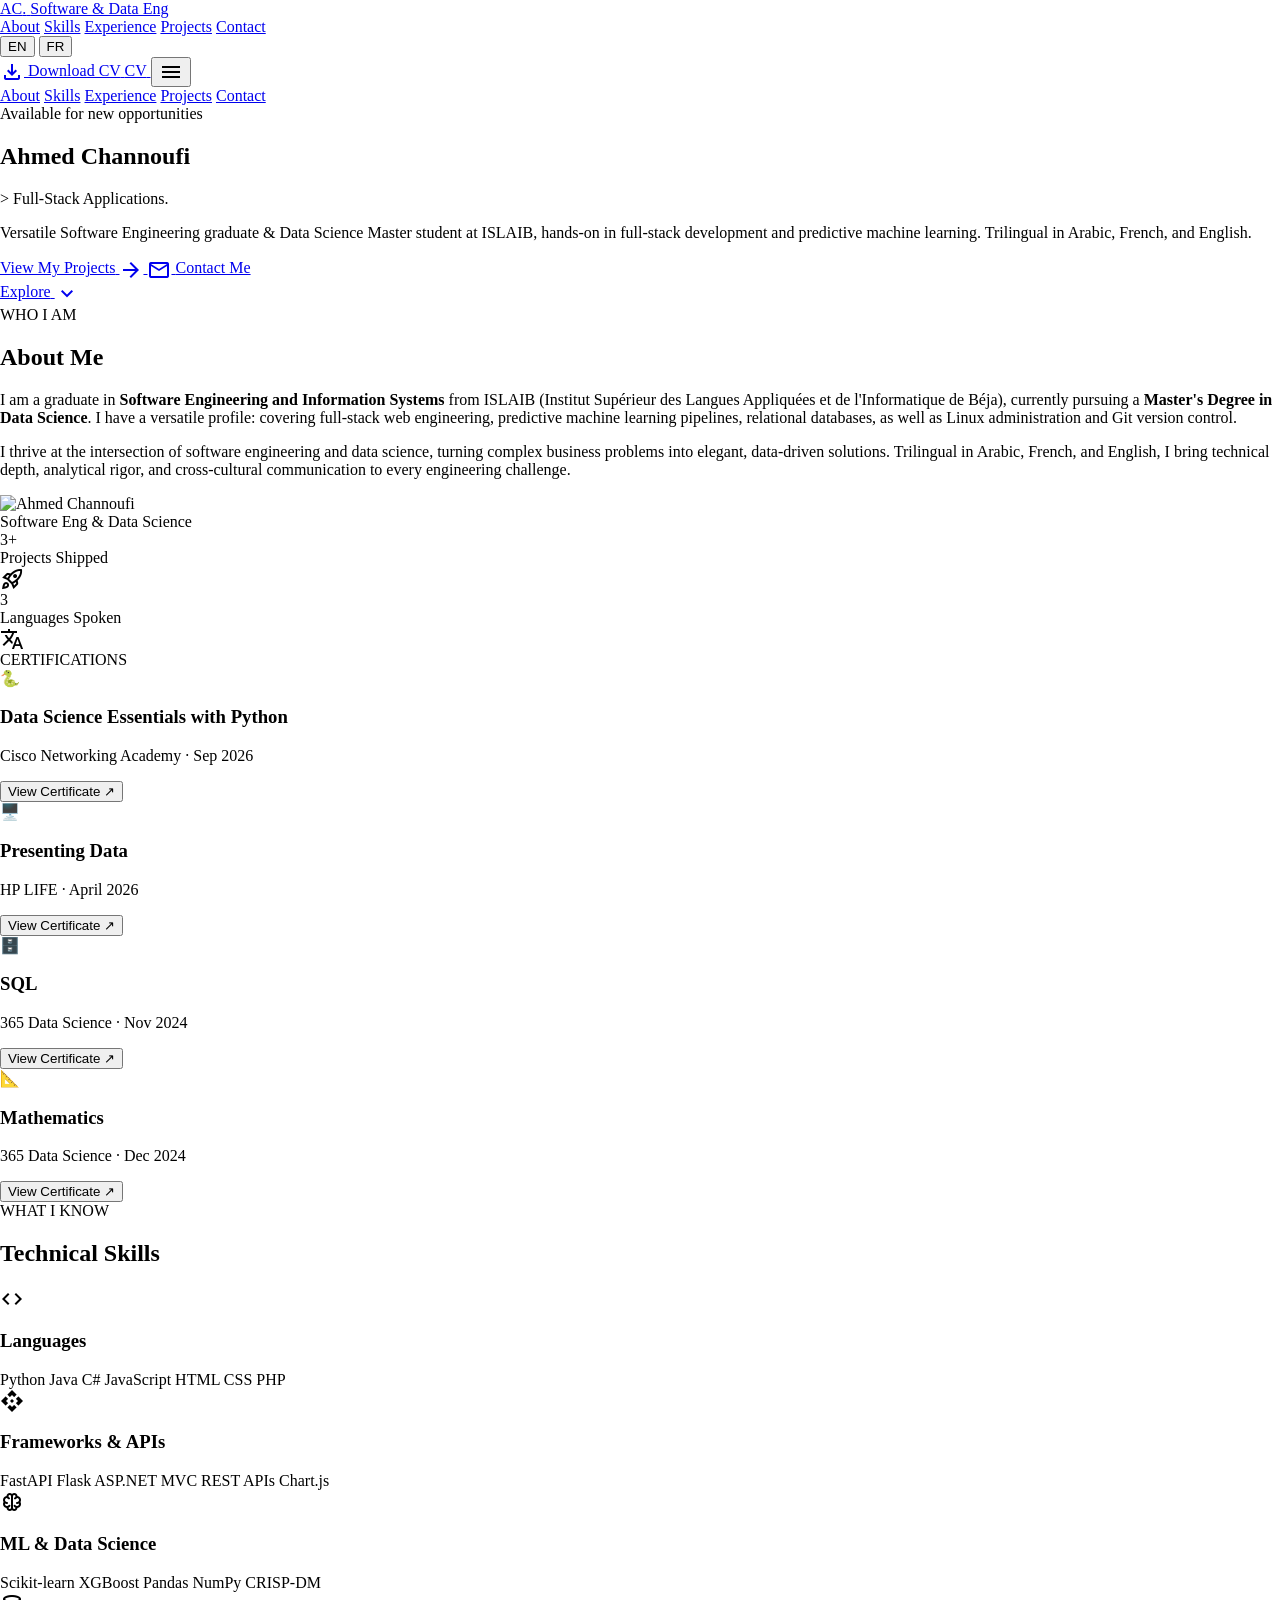
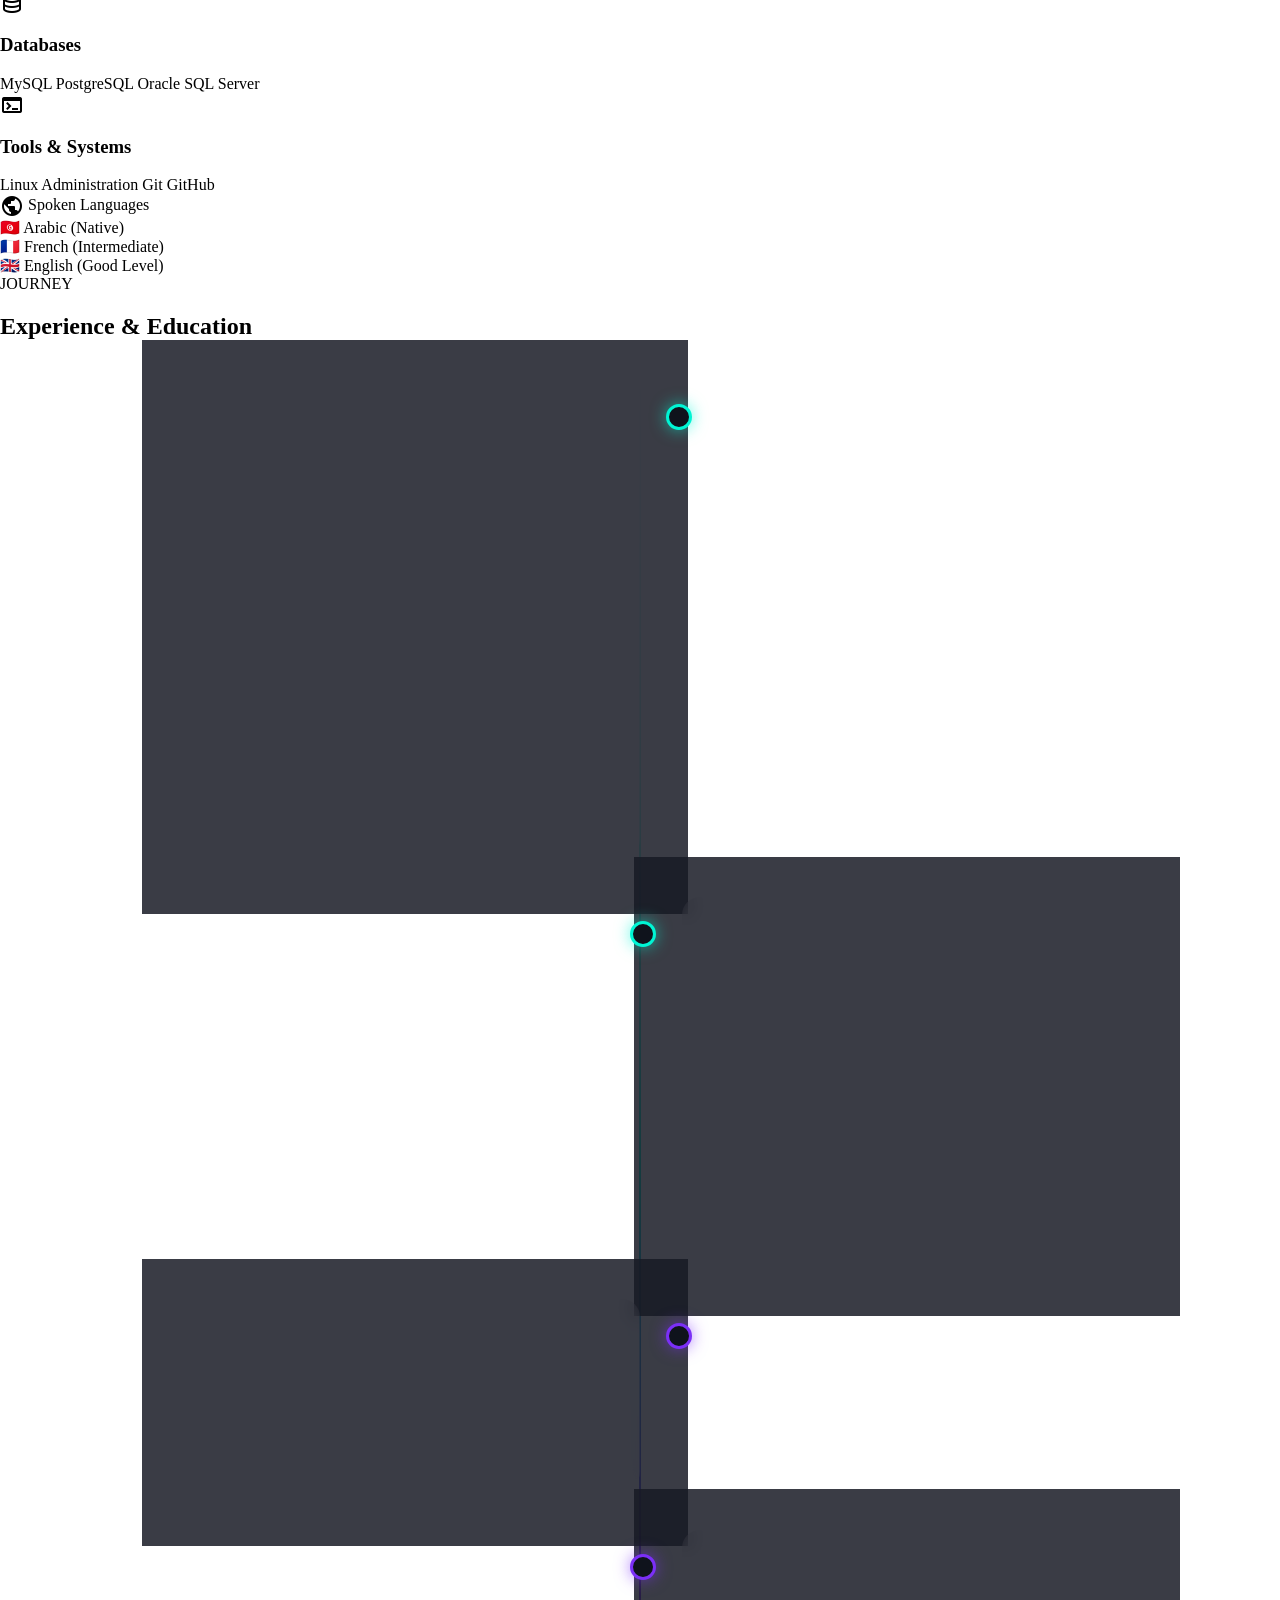
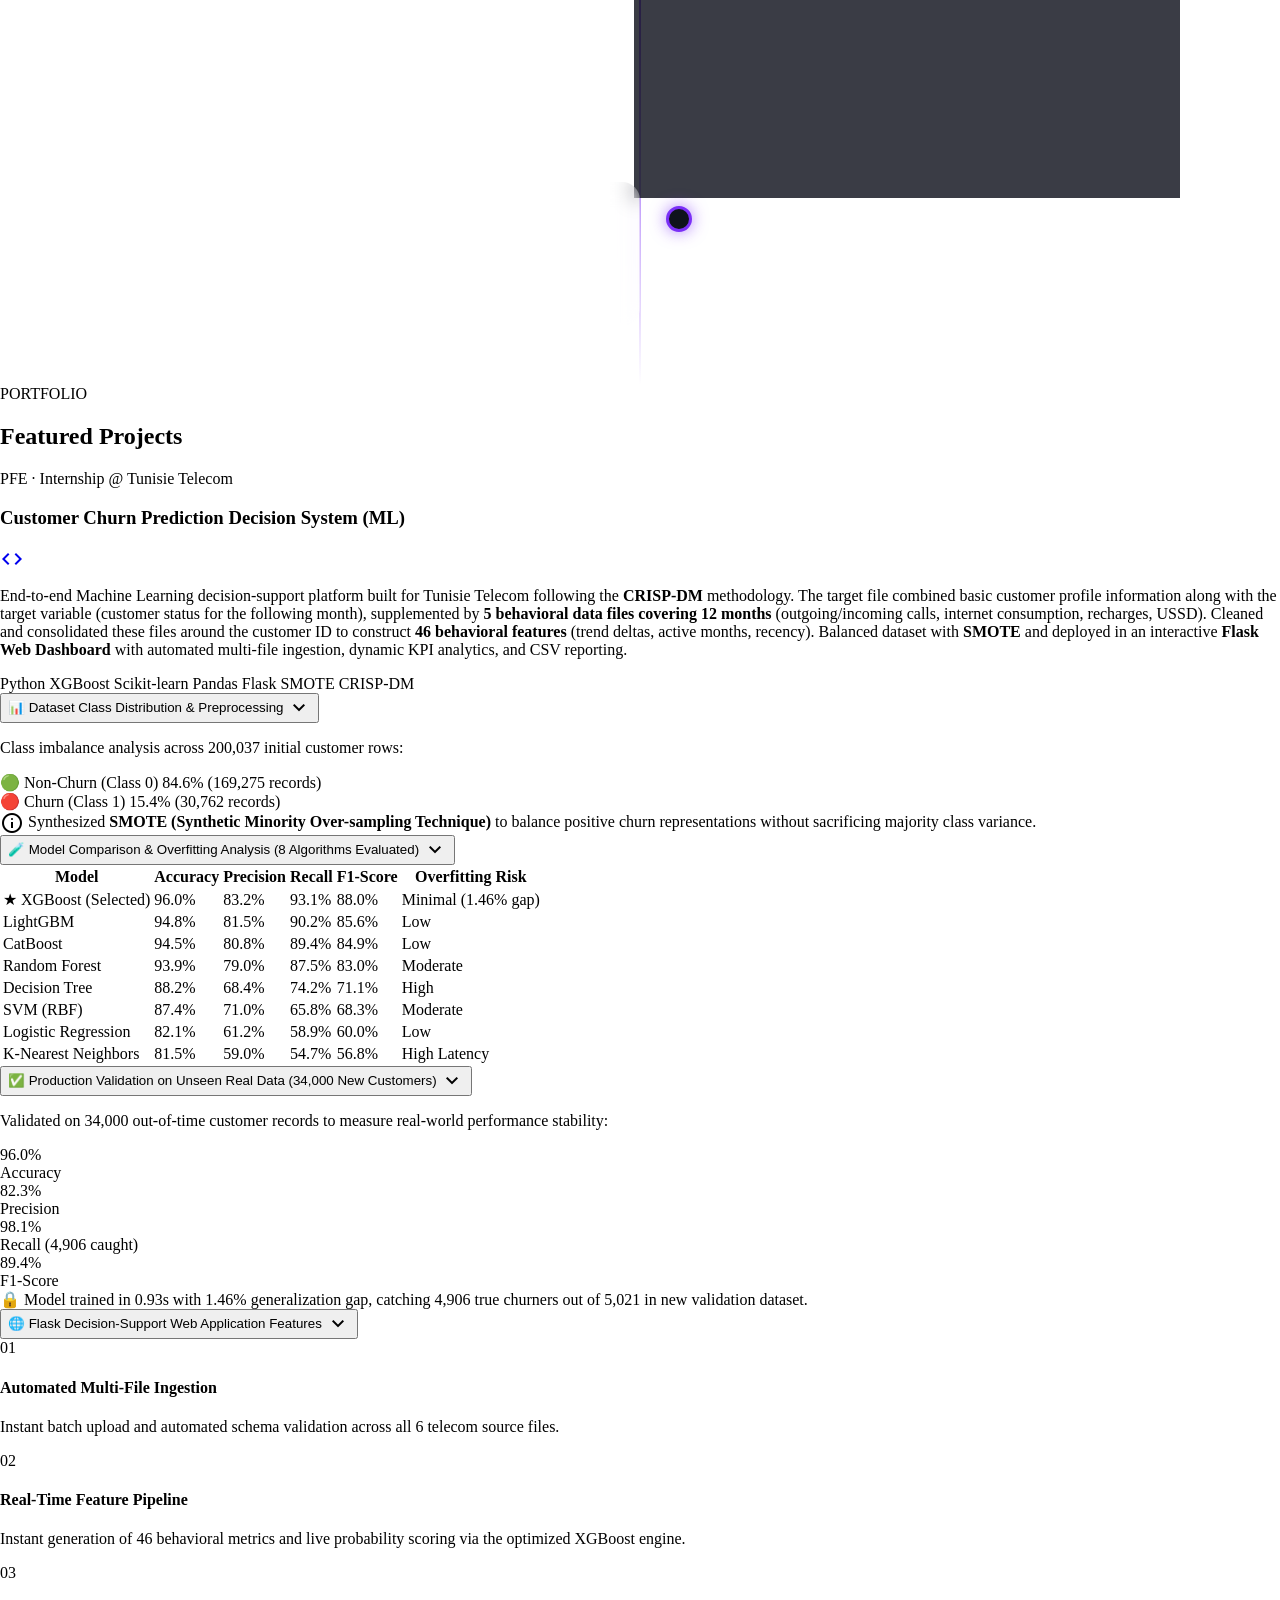
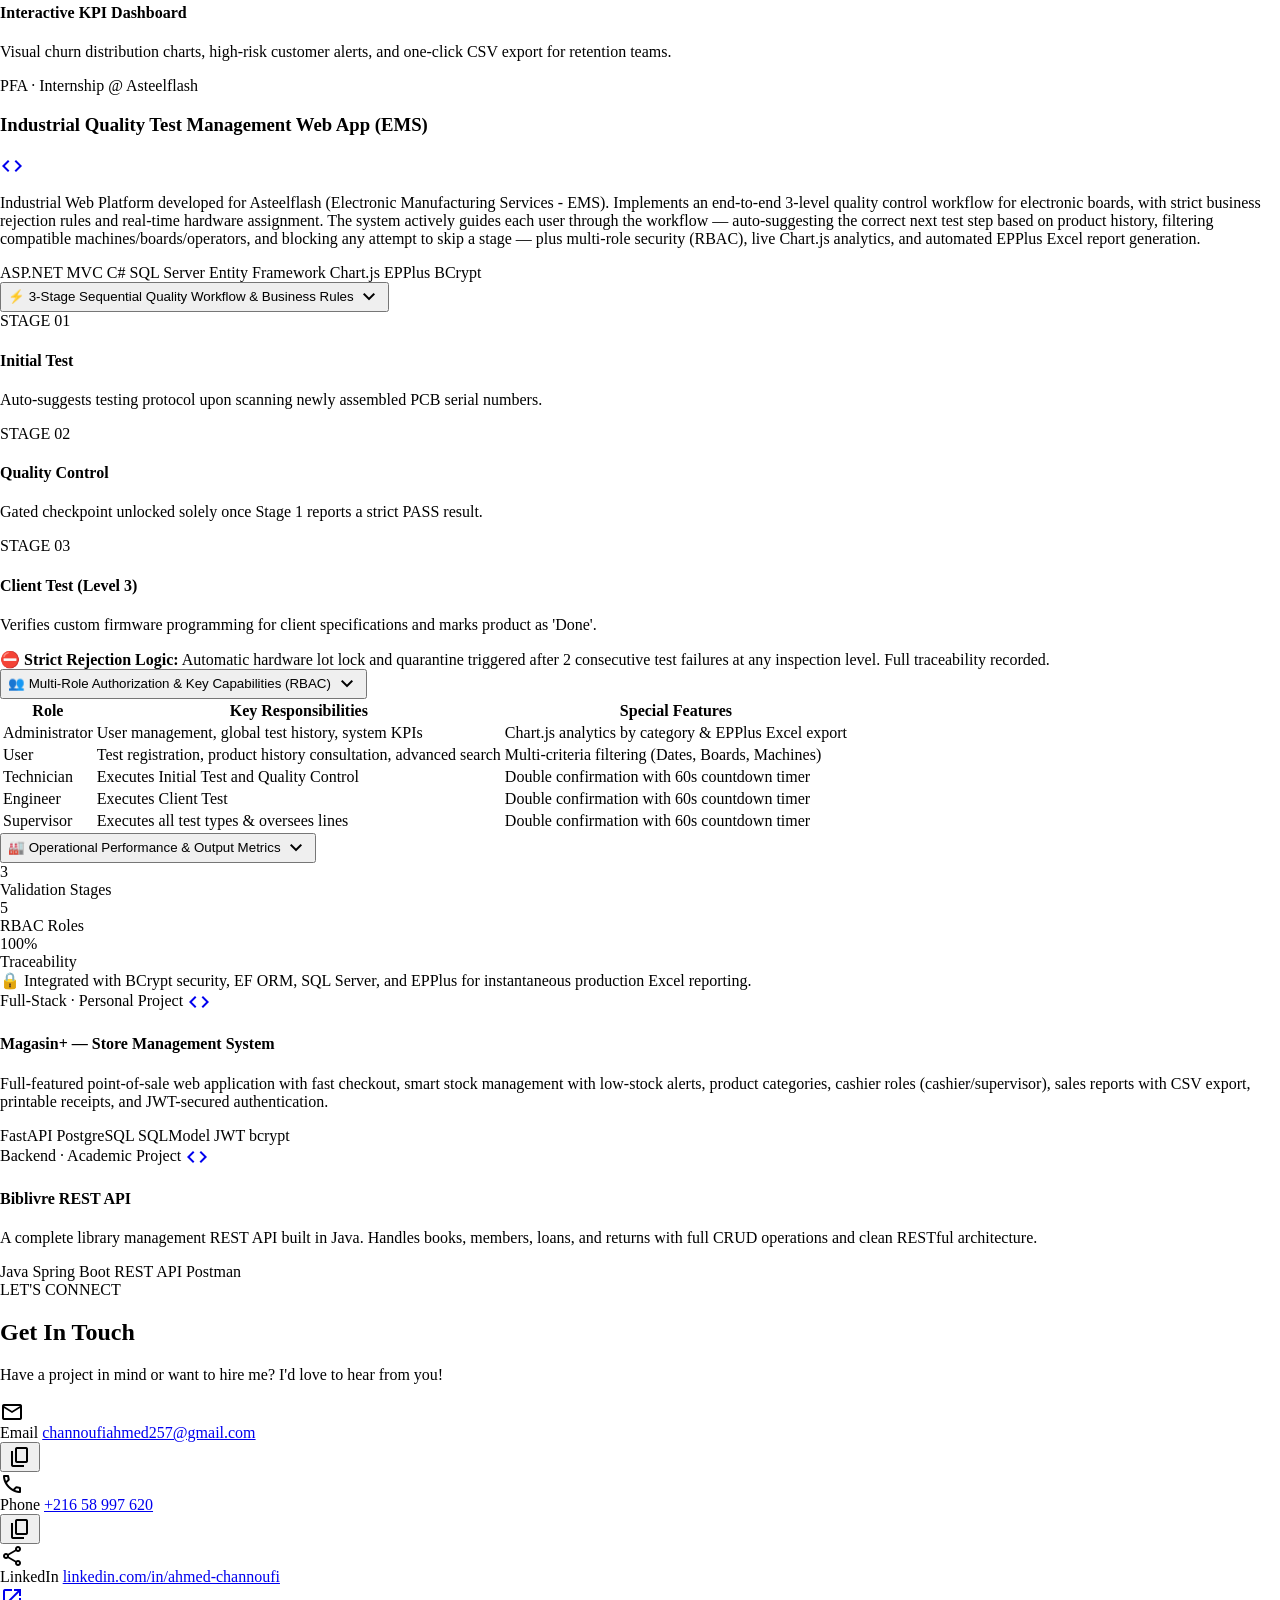
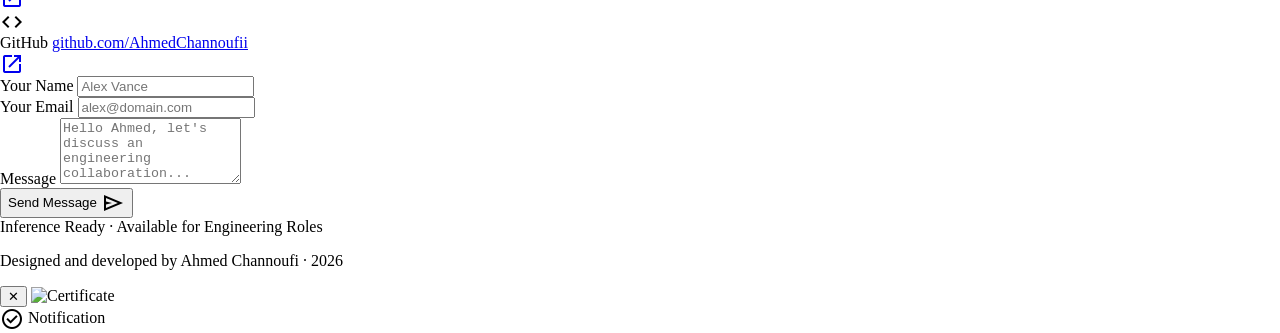
==== commit 4a629049: "Restore previous zigzag timeline style for Experience & Education with verified bilingual support" ====
--- a/index.html
+++ b/index.html
@@ -25,6 +25,180 @@
       vertical-align: middle;
       line-height: 1;
     }
+
+    /* TIMELINE STYLES */
+    .timeline {
+      position: relative;
+      max-width: 900px;
+      margin: 0 auto;
+      padding: 20px 0;
+    }
+    .timeline::before {
+      content: '';
+      position: absolute;
+      top: 0;
+      bottom: 0;
+      left: 50%;
+      transform: translateX(-50%);
+      width: 2px;
+      background: linear-gradient(to bottom, transparent, rgba(0, 245, 212, 0.3), #00f5d4, #7b2ff7, transparent);
+      border-radius: 2px;
+    }
+    .timeline-item {
+      display: flex;
+      justify-content: flex-end;
+      width: 50%;
+      padding-right: 42px;
+      margin-bottom: 40px;
+      position: relative;
+    }
+    .timeline-item[data-side="right"] {
+      justify-content: flex-start;
+      padding-right: 0;
+      padding-left: 42px;
+      margin-left: 50%;
+    }
+    .timeline-dot {
+      position: absolute;
+      right: -10px;
+      top: 24px;
+      width: 20px;
+      height: 20px;
+      background: #0f131c;
+      border: 3px solid #00f5d4;
+      border-radius: 50%;
+      box-shadow: 0 0 16px rgba(0, 245, 212, 0.6);
+      z-index: 2;
+    }
+    .timeline-item[data-side="right"] .timeline-dot {
+      right: auto;
+      left: -10px;
+    }
+    .edu-dot {
+      border-color: #7b2ff7;
+      box-shadow: 0 0 16px rgba(123, 47, 247, 0.6);
+    }
+    .timeline-card {
+      background: rgba(24, 27, 37, 0.85);
+      border: 1px solid rgba(0, 245, 212, 0.15);
+      border-radius: 18px;
+      padding: 24px;
+      width: 100%;
+      box-shadow: 0 8px 32px rgba(0, 0, 0, 0.4);
+      backdrop-filter: blur(10px);
+      transition: all 0.3s ease;
+    }
+    .timeline-card:hover {
+      border-color: rgba(0, 245, 212, 0.4);
+      box-shadow: 0 8px 32px rgba(0, 0, 0, 0.5), 0 0 20px rgba(0, 245, 212, 0.2);
+      transform: translateY(-3px);
+    }
+    .edu-card {
+      border-color: rgba(123, 47, 247, 0.2);
+    }
+    .edu-card:hover {
+      border-color: rgba(123, 47, 247, 0.45);
+      box-shadow: 0 8px 32px rgba(0, 0, 0, 0.5), 0 0 20px rgba(123, 47, 247, 0.2);
+    }
+    .tcard-header {
+      display: flex;
+      align-items: center;
+      justify-content: space-between;
+      margin-bottom: 12px;
+      flex-wrap: wrap;
+      gap: 8px;
+    }
+    .tcard-type {
+      font-size: 0.72rem;
+      font-weight: 700;
+      text-transform: uppercase;
+      letter-spacing: 0.12em;
+      padding: 3px 12px;
+      border-radius: 50px;
+      font-family: 'JetBrains Mono', monospace;
+    }
+    .tcard-type.work {
+      background: rgba(0, 245, 212, 0.12);
+      color: #00f5d4;
+      border: 1px solid rgba(0, 245, 212, 0.25);
+    }
+    .tcard-type.edu {
+      background: rgba(123, 47, 247, 0.12);
+      color: #c4a0ff;
+      border: 1px solid rgba(123, 47, 247, 0.25);
+    }
+    .tcard-date {
+      font-size: 0.8rem;
+      color: #bbcabf;
+      font-family: 'JetBrains Mono', monospace;
+    }
+    .tcard-title {
+      font-size: 1.1rem;
+      font-weight: 700;
+      color: #dfe2ef;
+      margin-bottom: 4px;
+    }
+    .tcard-org {
+      font-size: 0.85rem;
+      color: #8899bb;
+      display: block;
+      margin-bottom: 12px;
+    }
+    .tcard-bullets {
+      padding-left: 18px;
+      margin-bottom: 14px;
+    }
+    .tcard-bullets li {
+      color: #bbcabf;
+      font-size: 0.86rem;
+      margin-bottom: 6px;
+      line-height: 1.5;
+    }
+    .tcard-bullets li strong {
+      color: #00f5d4;
+    }
+    .tcard-tags {
+      display: flex;
+      flex-wrap: wrap;
+      gap: 6px;
+      margin-top: 10px;
+    }
+    .tcard-tags span {
+      font-size: 0.72rem;
+      padding: 3px 10px;
+      border-radius: 50px;
+      background: rgba(255, 255, 255, 0.05);
+      border: 1px solid rgba(255, 255, 255, 0.1);
+      color: #bbcabf;
+      font-family: 'JetBrains Mono', monospace;
+    }
+    .tcard-note {
+      font-size: 0.88rem;
+      color: #c4a0ff;
+      margin-top: 6px;
+    }
+
+    @media (max-width: 768px) {
+      .timeline::before {
+        left: 20px;
+      }
+      .timeline-item {
+        width: 100%;
+        padding-left: 50px;
+        padding-right: 0;
+        justify-content: flex-start;
+      }
+      .timeline-item[data-side="right"] {
+        margin-left: 0;
+        padding-left: 50px;
+      }
+      .timeline-dot,
+      .timeline-item[data-side="right"] .timeline-dot {
+        left: 10px;
+        right: auto;
+      }
+    }
+
   </style>
 
   <script src="https://cdn.tailwindcss.com"></script>
@@ -447,105 +621,98 @@
 
     <!-- 4. EXPERIENCE & EDUCATION SECTION -->
     <section id="experience" class="py-24 max-w-6xl mx-auto px-6 w-full">
-      <div class="flex flex-col items-start mb-10">
-        <span class="text-xs font-mono text-tertiary tracking-widest uppercase mb-1" data-i18n="exp.tag">JOURNEY</span>
+      <div class="flex flex-col items-center text-center mb-16">
+        <span class="text-xs font-mono text-primary tracking-widest uppercase mb-1" data-i18n="exp.tag">JOURNEY</span>
         <h2 class="text-3xl sm:text-4xl font-bold text-on-surface relative">
-          <span data-i18n-html="exp.title">Work & <span class="bg-gradient-to-r from-tertiary to-primary bg-clip-text text-transparent">Education</span></span>
-          <span class="block h-1 w-12 bg-gradient-to-r from-tertiary to-primary rounded-full mt-2"></span>
+          <span data-i18n-html="exp.title">Experience & <span class="bg-gradient-to-r from-primary via-[#7b2ff7] to-[#f72f8b] bg-clip-text text-transparent">Education</span></span>
+          <span class="block h-1 w-16 mx-auto bg-gradient-to-r from-primary to-[#7b2ff7] rounded-full mt-2"></span>
         </h2>
       </div>
 
-      <!-- Interactive Tab Switcher -->
-      <div class="inline-flex p-1 rounded-xl bg-surface-container-low border border-white/5 mb-10 shadow-inner">
-        <button id="btn-tab-work" type="button" class="px-6 py-2.5 rounded-lg text-sm font-semibold transition-all bg-surface-container-high text-on-surface shadow-sm">
-          <span data-i18n="exp.work">Work Experience</span>
-        </button>
-        <button id="btn-tab-edu" type="button" class="px-6 py-2.5 rounded-lg text-sm font-semibold transition-all text-on-surface-variant hover:text-on-surface">
-          <span data-i18n="exp.edu">Education</span>
-        </button>
-      </div>
-
-      <!-- Tab 1: Work Experience Timeline -->
-      <div id="tab-work-content" class="flex flex-col gap-8 transition-opacity duration-300">
-        
-        <!-- Item 1: Tunisie Telecom -->
-        <div class="relative pl-8 before:absolute before:left-2.5 before:top-3 before:bottom-0 before:w-0.5 before:bg-surface-variant">
-          <div class="absolute left-0 top-2 w-5 h-5 rounded-full bg-surface-container-highest border-4 border-primary"></div>
-          <div class="p-6 rounded-2xl bg-surface-container-low/80 border border-white/5 backdrop-blur-md shadow-lg">
-            <div class="flex flex-wrap items-baseline justify-between gap-2 mb-2">
-              <h3 class="text-lg font-bold text-on-surface">Tunisie Telecom</h3>
-              <span class="text-xs px-3 py-1 rounded-full bg-primary/10 text-primary font-mono font-semibold" data-i18n="exp.pfe.date">Feb 2026 – Jun 2026</span>
-            </div>
-            <p class="text-sm text-secondary font-semibold mb-4" data-i18n="exp.pfe.title">Final-Year Project Internship (PFE) — Customer Churn Prediction</p>
-            <ul class="space-y-2 text-on-surface-variant text-sm list-disc list-inside">
+      <div class="timeline">
+
+        <!-- Item 1: Tunisie Telecom (Left) -->
+        <div class="timeline-item" data-side="left">
+          <div class="timeline-dot"></div>
+          <div class="timeline-card">
+            <div class="tcard-header">
+              <span class="tcard-type work" data-i18n="exp.internship">Internship</span>
+              <span class="tcard-date" data-i18n="exp.pfe.date">Feb 2026 – Jun 2026</span>
+            </div>
+            <h3 class="tcard-title" data-i18n="exp.pfe.title">Final-Year Project Internship (PFE) — Customer Churn Prediction</h3>
+            <span class="tcard-org" data-i18n="exp.pfe.org">Tunisie Telecom · Tunis, Tunisia</span>
+            <ul class="tcard-bullets">
               <li data-i18n-html="exp.pfe.b1">Designed a complete decision-support system following the <strong>CRISP-DM</strong> methodology to identify customers at risk of churn.</li>
-              <li data-i18n="exp.pfe.b2">Handled data quality issues (missing values, duplicates, class imbalance); performed feature engineering (46 variables) and visualization.</li>
-              <li data-i18n-html="exp.pfe.b3">Trained and evaluated multiple machine learning models; selected XGBoost achieving <strong class="text-on-surface font-semibold">96% accuracy, 83% precision, 93% recall, and 88% F1-score</strong> on the churn class.</li>
-              <li data-i18n="exp.pfe.b4">Validated the final model on real customer data (34,000 clients), confirming solid and stable performance.</li>
-              <li data-i18n="exp.pfe.b5">Built a Flask web application with an interactive dashboard and dynamic KPIs for prediction visualization.</li>
+              <li data-i18n-html="exp.pfe.b2">Handled data quality issues (missing values, duplicates, class imbalance); performed feature engineering (46 variables) and visualization.</li>
+              <li data-i18n-html="exp.pfe.b3">Trained and evaluated multiple machine learning models; selected XGBoost achieving <strong class="text-primary font-semibold">96% accuracy, 83% precision, 93% recall, and 88% F1-score</strong> on the churn class.</li>
+              <li data-i18n-html="exp.pfe.b4">Validated the final model on real customer data (34,000 clients), confirming solid and stable performance.</li>
+              <li data-i18n-html="exp.pfe.b5">Built a Flask web application with an interactive dashboard and dynamic KPIs for prediction visualization.</li>
             </ul>
-          </div>
-        </div>
-
-        <!-- Item 2: Asteelflash Tunisia -->
-        <div class="relative pl-8">
-          <div class="absolute left-0 top-2 w-5 h-5 rounded-full bg-surface-container-highest border-4 border-secondary"></div>
-          <div class="p-6 rounded-2xl bg-surface-container-low/80 border border-white/5 backdrop-blur-md shadow-lg">
-            <div class="flex flex-wrap items-baseline justify-between gap-2 mb-2">
-              <h3 class="text-lg font-bold text-on-surface">Asteelflash Tunisia</h3>
-              <span class="text-xs px-3 py-1 rounded-full bg-secondary/10 text-secondary font-mono font-semibold" data-i18n="exp.pfa.date">Jun 2025</span>
-            </div>
-            <p class="text-sm text-secondary font-semibold mb-4" data-i18n="exp.pfa.title">Internship (PFA) — Full-Stack .NET Developer</p>
-            <ul class="space-y-2 text-on-surface-variant text-sm list-disc list-inside">
+            <div class="tcard-tags">
+              <span>Python</span><span>XGBoost</span><span>Flask</span><span>CRISP-DM</span>
+            </div>
+          </div>
+        </div>
+
+        <!-- Item 2: Asteelflash Tunisia (Right) -->
+        <div class="timeline-item" data-side="right">
+          <div class="timeline-dot"></div>
+          <div class="timeline-card">
+            <div class="tcard-header">
+              <span class="tcard-type work" data-i18n="exp.internship">Internship</span>
+              <span class="tcard-date" data-i18n="exp.pfa.date">Jun 2025</span>
+            </div>
+            <h3 class="tcard-title" data-i18n="exp.pfa.title">Internship (PFA) — Full-Stack .NET Developer</h3>
+            <span class="tcard-org" data-i18n="exp.pfa.org">Asteelflash Tunisia · Soukra, Ariana, Tunisia</span>
+            <ul class="tcard-bullets">
               <li data-i18n="exp.pfa.b1">Developed a role-based (Administrator, User, Operator) ASP.NET MVC web application for industrial quality test management, implementing a validation workflow (Initial Test → Quality Control → Client Test) with strict business rules.</li>
-              <li data-i18n="exp.pfa.b2">Designed the system architecture with Entity Framework and SQL Server, secure BCrypt authentication, and automatic test-type suggestions based on product history.</li>
-              <li data-i18n="exp.pfa.b3">Built advanced search functionality, Chart.js analytics, and Excel export (EPPlus) for quality reporting.</li>
+              <li data-i18n="exp.pfa.b2">Designed the system architecture with Entity Framework and SQL Server, and automatic test-type suggestions based on product history.</li>
+              <li data-i18n="exp.pfa.b3">Built advanced search functionality, Chart.js analytics, and automated Excel quality reporting.</li>
             </ul>
-          </div>
-        </div>
-
-      </div>
-
-      <!-- Tab 2: Education Timeline (Long sentences deleted, Master specialty cleanly set to Data Science) -->
-      <div id="tab-edu-content" class="hidden flex flex-col gap-8 transition-opacity duration-300">
-        
-        <!-- Edu 1: Master's in Data Science @ ISLAIB (Started 2026) -->
-        <div class="relative pl-8 before:absolute before:left-2.5 before:top-3 before:bottom-0 before:w-0.5 before:bg-surface-variant">
-          <div class="absolute left-0 top-2 w-5 h-5 rounded-full bg-surface-container-highest border-4 border-primary"></div>
-          <div class="p-6 rounded-2xl bg-surface-container-low/80 border border-primary/30 backdrop-blur-md shadow-lg">
-            <div class="flex flex-wrap items-baseline justify-between gap-2 mb-2">
-              <div class="flex items-center gap-2">
-                <h3 class="text-lg font-bold text-on-surface">ISLAIB (Institut Supérieur des Langues Appliquées et de l'Informatique de Béja)</h3>
-                <span class="px-2 py-0.5 text-xs font-semibold rounded bg-primary/20 text-primary" data-i18n="exp.current">Current · 2026</span>
-              </div>
-              <span class="text-xs px-3 py-1 rounded-full bg-primary/10 text-primary font-mono font-bold" data-i18n="exp.master.date">2026 – Present</span>
-            </div>
-            <p class="text-base text-primary font-bold" data-i18n="exp.master.title">Master's Degree in Data Science</p>
-          </div>
-        </div>
-
-        <!-- Edu 2: Bachelor's Degree @ ISLAIB (2023 - 2026) -->
-        <div class="relative pl-8 before:absolute before:left-2.5 before:top-3 before:bottom-0 before:w-0.5 before:bg-surface-variant">
-          <div class="absolute left-0 top-2 w-5 h-5 rounded-full bg-surface-container-highest border-4 border-secondary"></div>
-          <div class="p-6 rounded-2xl bg-surface-container-low/80 border border-white/5 backdrop-blur-md shadow-lg">
-            <div class="flex flex-wrap items-baseline justify-between gap-2 mb-2">
-              <h3 class="text-lg font-bold text-on-surface">ISLAIB (Higher Institute of Applied Languages and Computer Science of Béja)</h3>
-              <span class="text-xs px-3 py-1 rounded-full bg-secondary/10 text-secondary font-mono font-semibold">2023 – 2026</span>
-            </div>
-            <p class="text-base text-secondary font-semibold" data-i18n="exp.bachelor.title">Bachelor's Degree in Computer Science (Software Engineering & Information Systems)</p>
-            <p class="text-sm text-on-surface-variant font-mono mt-1" data-i18n="exp.honors">Graduated with Honors 🎓</p>
-          </div>
-        </div>
-
-        <!-- Edu 3: Baccalaureate (2022 - 2023) -->
-        <div class="relative pl-8">
-          <div class="absolute left-0 top-2 w-5 h-5 rounded-full bg-surface-container-highest border-4 border-tertiary"></div>
-          <div class="p-6 rounded-2xl bg-surface-container-low/80 border border-white/5 backdrop-blur-md shadow-lg">
-            <div class="flex flex-wrap items-baseline justify-between gap-2 mb-2">
-              <h3 class="text-lg font-bold text-on-surface">Lycée Omrane Supérieur · Tunis</h3>
-              <span class="text-xs px-3 py-1 rounded-full bg-tertiary/10 text-tertiary font-mono font-semibold">2022 – 2023</span>
-            </div>
-            <p class="text-base text-tertiary font-semibold" data-i18n="exp.bac.title">Baccalaureate in Computer Science</p>
+            <div class="tcard-tags">
+              <span>C#</span><span>ASP.NET MVC</span><span>SQL Server</span><span>Chart.js</span>
+            </div>
+          </div>
+        </div>
+
+        <!-- Item 3: Master in Data Science (Left) -->
+        <div class="timeline-item" data-side="left">
+          <div class="timeline-dot edu-dot"></div>
+          <div class="timeline-card edu-card">
+            <div class="tcard-header">
+              <span class="tcard-type edu" data-i18n="exp.edu">Education</span>
+              <span class="tcard-date" data-i18n="exp.master.date">2026 – Present</span>
+            </div>
+            <h3 class="tcard-title" data-i18n="exp.master.title">Master's Degree in Data Science</h3>
+            <span class="tcard-org" data-i18n="exp.islaib.org">ISLAIB (Higher Institute of Applied Languages and Computer Science of Béja)</span>
+            <p class="tcard-note" data-i18n="exp.current">Current · Year 2026</p>
+          </div>
+        </div>
+
+        <!-- Item 4: Bachelor's Degree (Right) -->
+        <div class="timeline-item" data-side="right">
+          <div class="timeline-dot edu-dot"></div>
+          <div class="timeline-card edu-card">
+            <div class="tcard-header">
+              <span class="tcard-type edu" data-i18n="exp.edu">Education</span>
+              <span class="tcard-date" data-i18n="exp.bachelor.date">2023 – 2026</span>
+            </div>
+            <h3 class="tcard-title" data-i18n="exp.bachelor.title">Bachelor's Degree in Computer Science (Software Engineering & Information Systems)</h3>
+            <span class="tcard-org" data-i18n="exp.islaib.org">ISLAIB (Higher Institute of Applied Languages and Computer Science of Béja)</span>
+            <p class="tcard-note" data-i18n="exp.honors">Graduated with Honors 🎓</p>
+          </div>
+        </div>
+
+        <!-- Item 5: Baccalaureate (Left) -->
+        <div class="timeline-item" data-side="left">
+          <div class="timeline-dot edu-dot"></div>
+          <div class="timeline-card edu-card">
+            <div class="tcard-header">
+              <span class="tcard-type edu" data-i18n="exp.edu">Education</span>
+              <span class="tcard-date" data-i18n="exp.bac.date">2022 – 2023</span>
+            </div>
+            <h3 class="tcard-title" data-i18n="exp.bac.title">Baccalaureate in Computer Science</h3>
+            <span class="tcard-org" data-i18n="exp.bac.org">Lycée Omrane Supérieur · Tunis</span>
           </div>
         </div>
 
@@ -1224,26 +1391,33 @@
         "skills.french": "French", "skills.intermediate": "(Intermediate)",
         "skills.english": "English", "skills.good": "(Good Level)",
         "exp.tag": "JOURNEY",
-        "exp.title": 'Work & <span class="bg-gradient-to-r from-tertiary to-primary bg-clip-text text-transparent">Education</span>',
-        "exp.work": "Work Experience", "exp.edu": "Education",
-        "exp.current": "Current · 2026",
+        "exp.title": 'Experience & <span class="bg-gradient-to-r from-primary via-[#7b2ff7] to-[#f72f8b] bg-clip-text text-transparent">Education</span>',
+        "exp.internship": "Internship",
+        "exp.edu": "Education",
+        "exp.current": "Current · Year 2026",
         "exp.master.date": "2026 – Present",
         "exp.master.title": "Master's Degree in Data Science",
+        "exp.islaib.org": "ISLAIB (Higher Institute of Applied Languages and Computer Science of Béja)",
         "exp.pfe.date": "Feb 2026 – Jun 2026",
         "exp.pfe.title": "Final-Year Project Internship (PFE) — Customer Churn Prediction",
+        "exp.pfe.org": "Tunisie Telecom · Tunis, Tunisia",
         "exp.pfe.b1": "Designed a complete decision-support system following the <strong>CRISP-DM</strong> methodology to identify customers at risk of churn.",
         "exp.pfe.b2": "Handled data quality issues (missing values, duplicates, class imbalance); performed feature engineering (46 variables) and visualization.",
-        "exp.pfe.b3": "Trained and evaluated multiple machine learning models; selected XGBoost achieving 96% accuracy, 83% precision, 93% recall, and 88% F1-score on the churn class.",
+        "exp.pfe.b3": "Trained and evaluated multiple machine learning models; selected XGBoost achieving <strong class=\"text-primary font-semibold\">96% accuracy, 83% precision, 93% recall, and 88% F1-score</strong> on the churn class.",
         "exp.pfe.b4": "Validated the final model on real customer data (34,000 clients), confirming solid and stable performance.",
         "exp.pfe.b5": "Built a Flask web application with an interactive dashboard and dynamic KPIs for prediction visualization.",
         "exp.pfa.date": "Jun 2025",
         "exp.pfa.title": "Internship (PFA) — Full-Stack .NET Developer",
+        "exp.pfa.org": "Asteelflash Tunisia · Soukra, Ariana, Tunisia",
         "exp.pfa.b1": "Developed a role-based (Administrator, User, Operator) ASP.NET MVC web application for industrial quality test management, implementing a validation workflow (Initial Test → Quality Control → Client Test) with strict business rules.",
-        "exp.pfa.b2": "Designed the system architecture with Entity Framework and SQL Server, secure BCrypt authentication, and automatic test-type suggestions based on product history.",
-        "exp.pfa.b3": "Built advanced search functionality, Chart.js analytics, and Excel export (EPPlus) for quality reporting.",
+        "exp.pfa.b2": "Designed the system architecture with Entity Framework and SQL Server, and automatic test-type suggestions based on product history.",
+        "exp.pfa.b3": "Built advanced search functionality, Chart.js analytics, and automated Excel quality reporting.",
+        "exp.bachelor.date": "2023 – 2026",
         "exp.bachelor.title": "Bachelor's Degree in Computer Science (Software Engineering & Information Systems)",
         "exp.honors": "Graduated with Honors 🎓",
+        "exp.bac.date": "2022 – 2023",
         "exp.bac.title": "Baccalaureate in Computer Science",
+        "exp.bac.org": "Lycée Omrane Supérieur · Tunis",
         "proj.tag": "PORTFOLIO",
         "proj.title": 'Featured <span class="bg-gradient-to-r from-primary to-secondary bg-clip-text text-transparent">Projects</span>',
         "proj.badge.pfe": "PFE · Internship @ Tunisie Telecom",
@@ -1333,26 +1507,33 @@
         "skills.french": "Français", "skills.intermediate": "(Intermédiaire)",
         "skills.english": "Anglais", "skills.good": "(Bon niveau)",
         "exp.tag": "PARCOURS",
-        "exp.title": 'Expérience & <span class="bg-gradient-to-r from-tertiary to-primary bg-clip-text text-transparent">Formation</span>',
-        "exp.work": "Expérience", "exp.edu": "Formation",
-        "exp.current": "Actuel · 2026",
+        "exp.title": 'Expérience & <span class="bg-gradient-to-r from-primary via-[#7b2ff7] to-[#f72f8b] bg-clip-text text-transparent">Formation</span>',
+        "exp.internship": "Stage",
+        "exp.edu": "Formation",
+        "exp.current": "En cours · Année 2026",
         "exp.master.date": "2026 – Présent",
         "exp.master.title": "Master en Science des Données",
+        "exp.islaib.org": "ISLAIB (Institut Supérieur des Langues Appliquées et de l'Informatique de Béja)",
         "exp.pfe.date": "Fév 2026 – Juin 2026",
         "exp.pfe.title": "Stage PFE — Prédiction du Churn Client",
+        "exp.pfe.org": "Tunisie Telecom · Tunis, Tunisie",
         "exp.pfe.b1": "Conception d'un système d'aide à la décision complet suivant la méthodologie <strong>CRISP-DM</strong> pour identifier les clients à risque de résiliation.",
         "exp.pfe.b2": "Traitement de la qualité des données (valeurs manquantes, doublons, déséquilibre des classes) ; feature engineering (46 variables) et visualisation.",
-        "exp.pfe.b3": "Entraînement de plusieurs modèles de ML ; sélection de XGBoost atteignant 96% d'exactitude, 83% de précision, 93% de rappel et 88% de F1-score sur le churn.",
+        "exp.pfe.b3": "Entraînement de plusieurs modèles de ML ; sélection de XGBoost atteignant <strong class=\"text-primary font-semibold\">96% d'exactitude, 83% de précision, 93% de rappel et 88% de F1-score</strong> sur le churn.",
         "exp.pfe.b4": "Validation du modèle final sur 34 000 nouveaux clients réels, confirmant une performance robuste et stable.",
         "exp.pfe.b5": "Construction d'une application web Flask avec tableau de bord interactif et KPIs dynamiques.",
         "exp.pfa.date": "Juin 2025",
         "exp.pfa.title": "Stage PFA — Développeur .NET Full-Stack",
-        "exp.pfa.b1": "Développement d'une application web ASP.NET MVC basée sur les rôles (Administrateur, Utilisateur, Opérateur) pour la gestion des tests qualité industriels (Initial → QC → Client).",
-        "exp.pfa.b2": "Architecture avec Entity Framework, SQL Server, authentification BCrypt et suggestions automatiques de tests selon l'historique produit.",
-        "exp.pfa.b3": "Fonctionnalités de recherche avancée, analytique Chart.js et génération de rapports Excel EPPlus automatisée.",
+        "exp.pfa.org": "Asteelflash Tunisia · Soukra, Ariana, Tunisie",
+        "exp.pfa.b1": "Développement d'une application web ASP.NET MVC basée sur les rôles (Administrateur, Utilisateur, Opérateur) pour la gestion des tests qualité industriels (Initial → QC → Client) avec règles métiers strictes.",
+        "exp.pfa.b2": "Architecture avec Entity Framework, SQL Server et suggestions automatiques de tests selon l'historique produit.",
+        "exp.pfa.b3": "Fonctionnalités de recherche avancée, analytique Chart.js et génération de rapports Excel automatisée.",
+        "exp.bachelor.date": "2023 – 2026",
         "exp.bachelor.title": "Licence en Informatique (Génie Logiciel & Systèmes d'Information)",
         "exp.honors": "Diplômé avec Mention Bien 🎓",
-        "exp.bac.title": "Baccalauréat en Informatique",
+        "exp.bac.date": "2022 – 2023",
+        "exp.bac.title": "Baccalauréat en Sciences de l'Informatique",
+        "exp.bac.org": "Lycée Omrane Supérieur · Tunis",
         "proj.tag": "PORTFOLIO",
         "proj.title": 'Projets <span class="bg-gradient-to-r from-primary to-secondary bg-clip-text text-transparent">Phares</span>',
         "proj.badge.pfe": "PFE · Stage @ Tunisie Telecom",
@@ -1505,33 +1686,6 @@
       // 1. Apply active language
       setLang(currentLang);
 
-      // 2. Experience Tab Switcher
-      const btnWork = document.getElementById('btn-tab-work');
-      const btnEdu = document.getElementById('btn-tab-edu');
-      const contentWork = document.getElementById('tab-work-content');
-      const contentEdu = document.getElementById('tab-edu-content');
-
-      if (btnWork && btnEdu && contentWork && contentEdu) {
-        btnWork.addEventListener('click', () => {
-          btnWork.classList.add('bg-surface-container-high', 'text-on-surface');
-          btnWork.classList.remove('text-on-surface-variant');
-          btnEdu.classList.remove('bg-surface-container-high', 'text-on-surface');
-          btnEdu.classList.add('text-on-surface-variant');
-
-          contentWork.classList.remove('hidden');
-          contentEdu.classList.add('hidden');
-        });
-
-        btnEdu.addEventListener('click', () => {
-          btnEdu.classList.add('bg-surface-container-high', 'text-on-surface');
-          btnEdu.classList.remove('text-on-surface-variant');
-          btnWork.classList.remove('bg-surface-container-high', 'text-on-surface');
-          btnWork.classList.add('text-on-surface-variant');
-
-          contentEdu.classList.remove('hidden');
-          contentWork.classList.add('hidden');
-        });
-      }
 
       // 3. Project Accordion Toggles
       const accordions = document.querySelectorAll('.accordion-trigger');
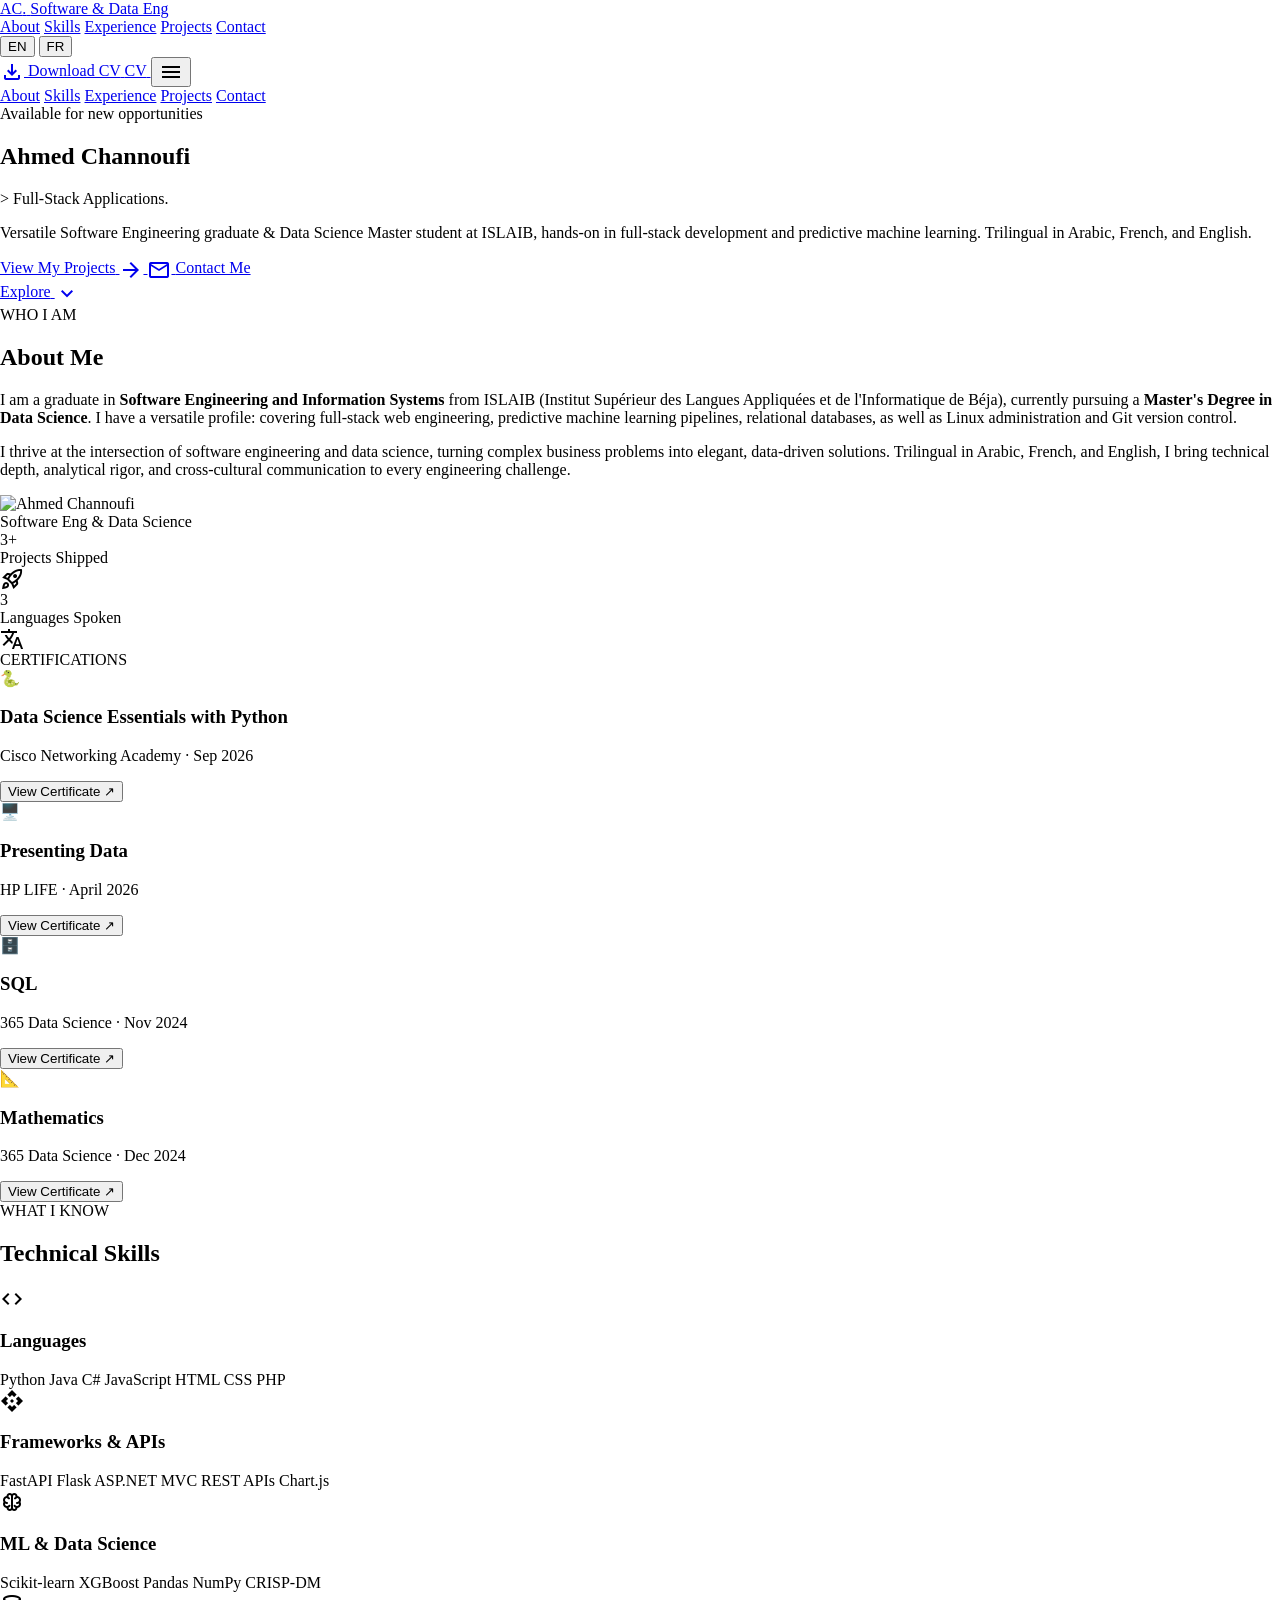
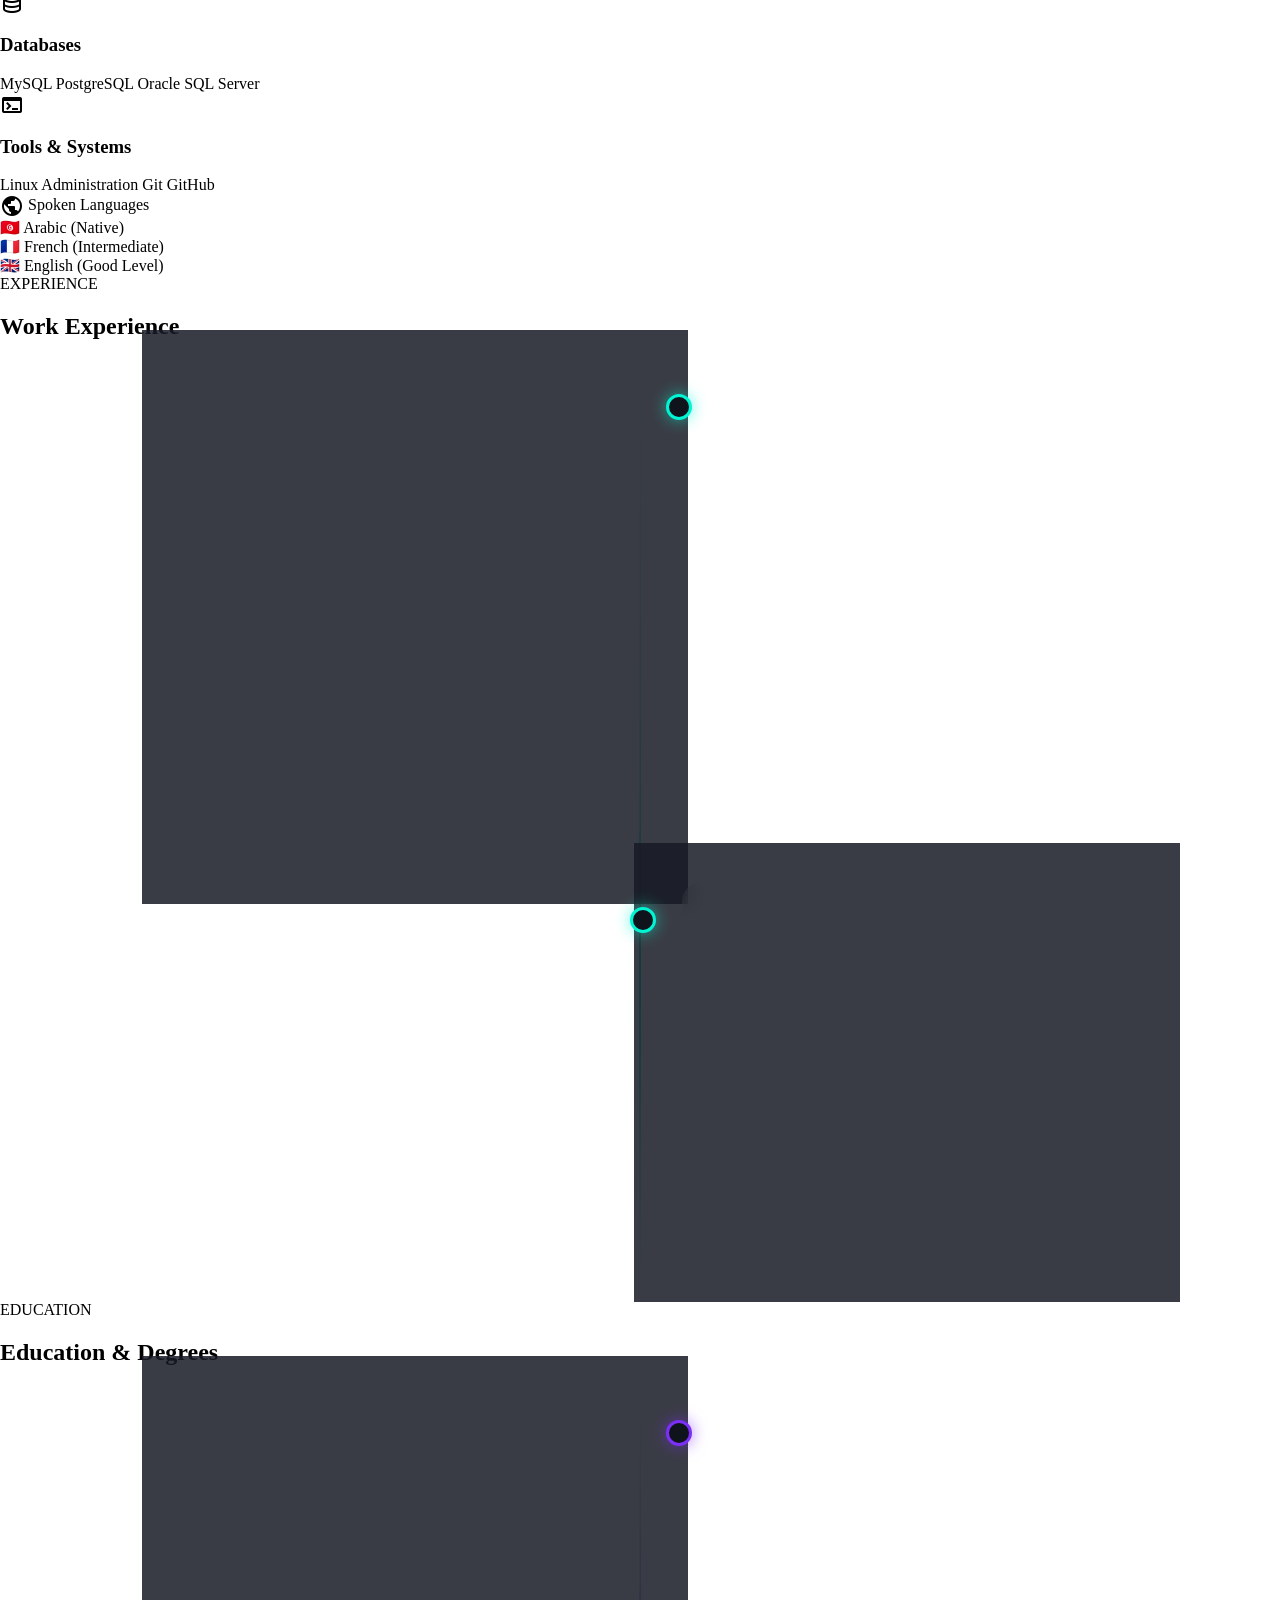
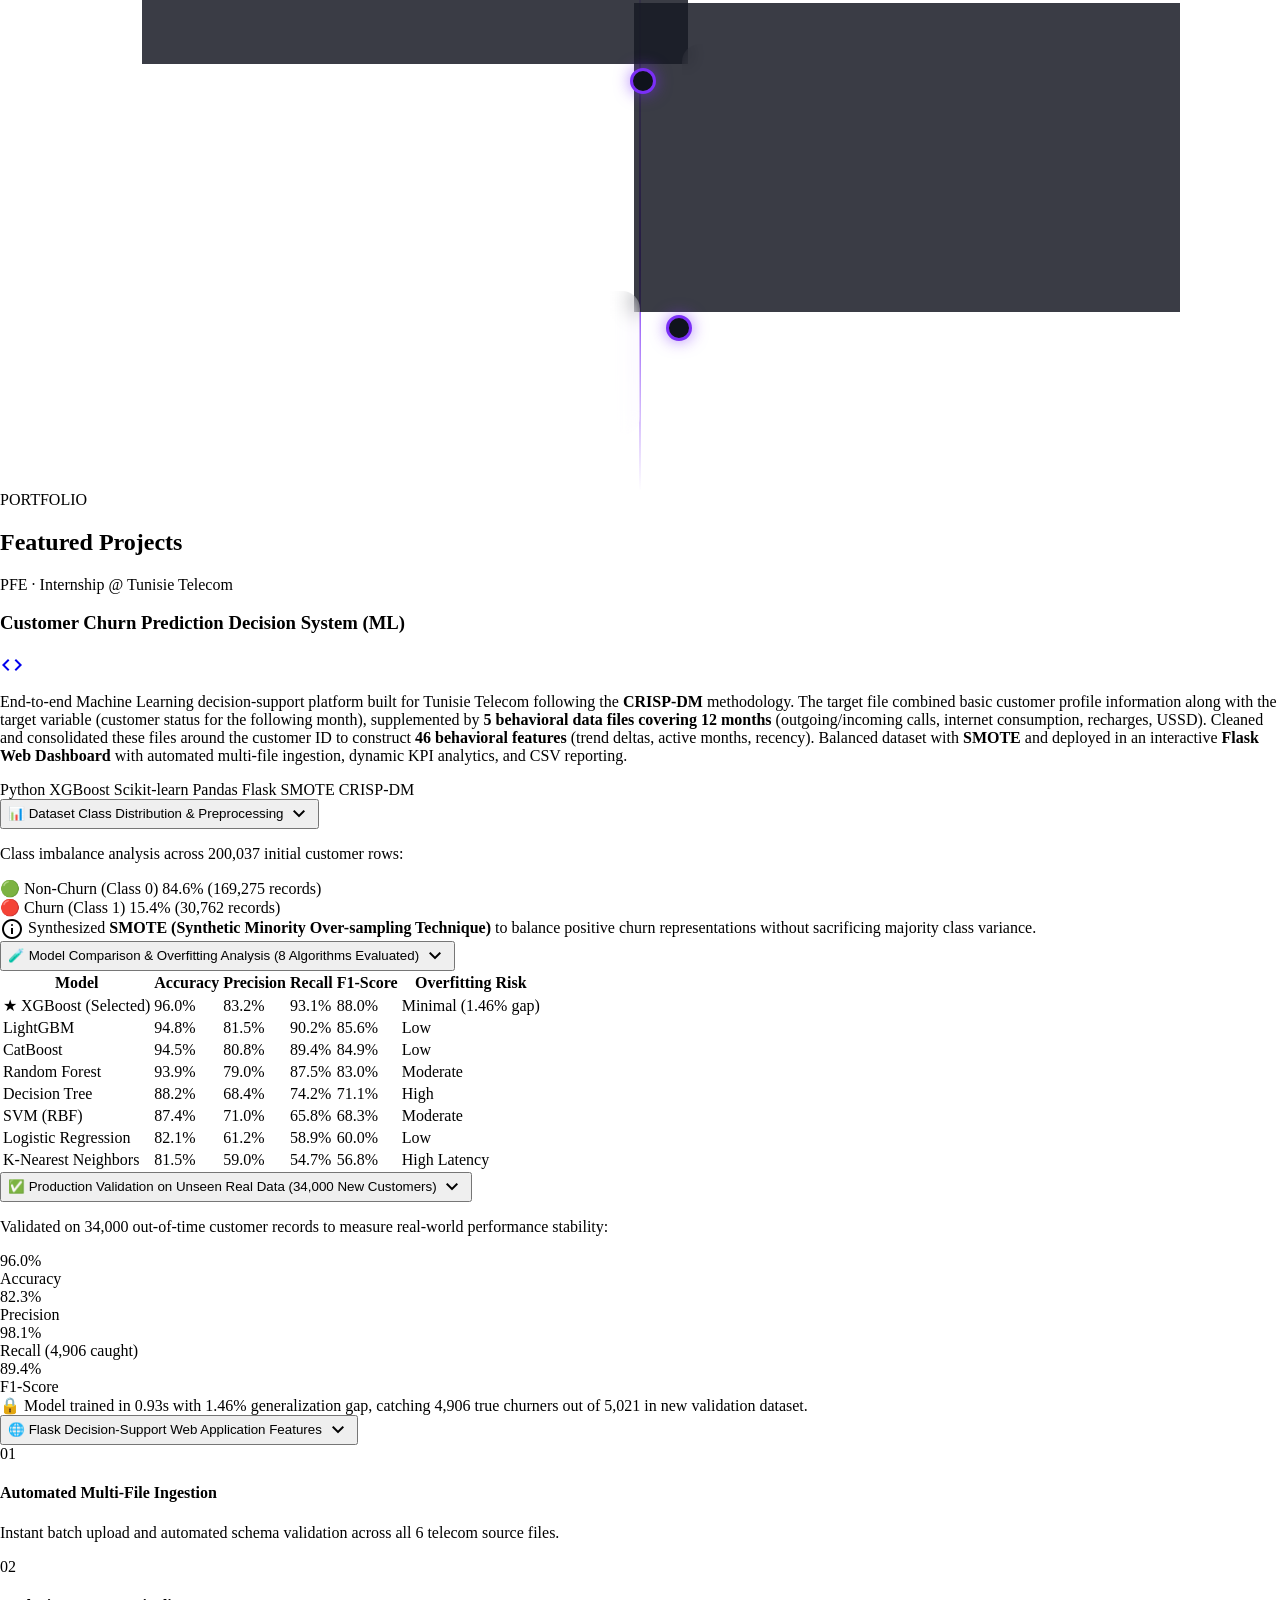
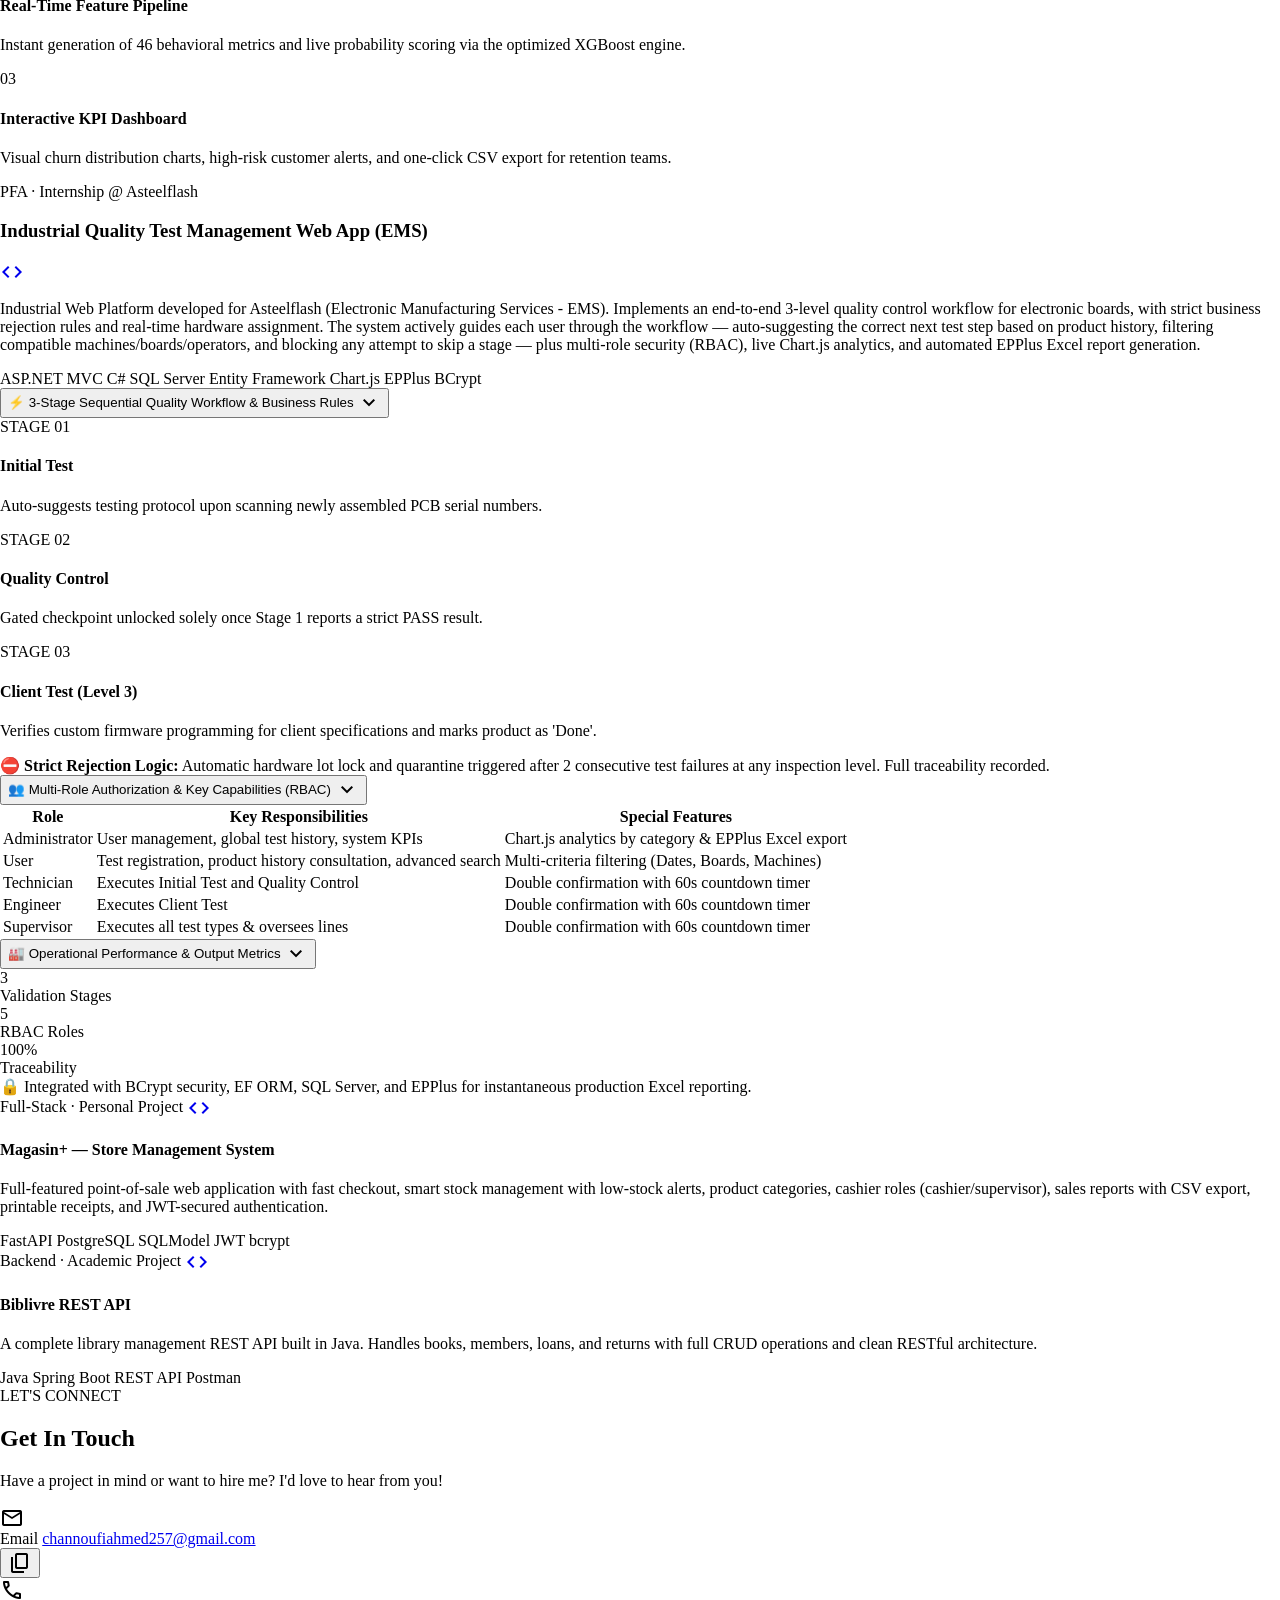
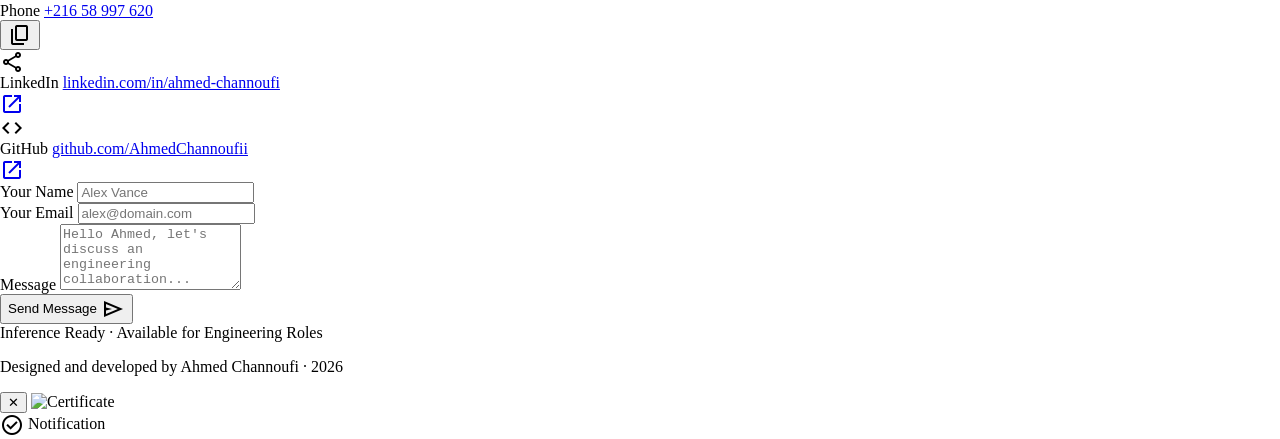
==== commit 0c5b83b8: "Separate Experience and Education into two dedicated blocks, update Master to Professional Master in" ====
--- a/index.html
+++ b/index.html
@@ -31,9 +31,9 @@
       position: relative;
       max-width: 900px;
       margin: 0 auto;
-      padding: 20px 0;
-    }
-    .timeline::before {
+      padding: 10px 0 20px;
+    }
+    .timeline.work-timeline::before {
       content: '';
       position: absolute;
       top: 0;
@@ -41,7 +41,18 @@
       left: 50%;
       transform: translateX(-50%);
       width: 2px;
-      background: linear-gradient(to bottom, transparent, rgba(0, 245, 212, 0.3), #00f5d4, #7b2ff7, transparent);
+      background: linear-gradient(to bottom, transparent, rgba(0, 245, 212, 0.4), #00f5d4, transparent);
+      border-radius: 2px;
+    }
+    .timeline.edu-timeline::before {
+      content: '';
+      position: absolute;
+      top: 0;
+      bottom: 0;
+      left: 50%;
+      transform: translateX(-50%);
+      width: 2px;
+      background: linear-gradient(to bottom, transparent, rgba(123, 47, 247, 0.4), #7b2ff7, transparent);
       border-radius: 2px;
     }
     .timeline-item {
@@ -49,7 +60,7 @@
       justify-content: flex-end;
       width: 50%;
       padding-right: 42px;
-      margin-bottom: 40px;
+      margin-bottom: 36px;
       position: relative;
     }
     .timeline-item[data-side="right"] {
@@ -179,7 +190,8 @@
     }
 
     @media (max-width: 768px) {
-      .timeline::before {
+      .timeline.work-timeline::before,
+      .timeline.edu-timeline::before {
         left: 20px;
       }
       .timeline-item {
@@ -198,7 +210,6 @@
         right: auto;
       }
     }
-
   </style>
 
   <script src="https://cdn.tailwindcss.com"></script>
@@ -620,16 +631,19 @@
     </section>
 
     <!-- 4. EXPERIENCE & EDUCATION SECTION -->
+    <!-- 4. EXPERIENCE & EDUCATION SECTIONS (TWO SEPARATE BLOCKS) -->
     <section id="experience" class="py-24 max-w-6xl mx-auto px-6 w-full">
-      <div class="flex flex-col items-center text-center mb-16">
-        <span class="text-xs font-mono text-primary tracking-widest uppercase mb-1" data-i18n="exp.tag">JOURNEY</span>
+      
+      <!-- ==================== BLOC 1 : EXPÉRIENCE PROFESSIONNELLE ==================== -->
+      <div class="flex flex-col items-center text-center mb-14">
+        <span class="text-xs font-mono text-primary tracking-widest uppercase mb-1" data-i18n="exp.tag">EXPERIENCE</span>
         <h2 class="text-3xl sm:text-4xl font-bold text-on-surface relative">
-          <span data-i18n-html="exp.title">Experience & <span class="bg-gradient-to-r from-primary via-[#7b2ff7] to-[#f72f8b] bg-clip-text text-transparent">Education</span></span>
-          <span class="block h-1 w-16 mx-auto bg-gradient-to-r from-primary to-[#7b2ff7] rounded-full mt-2"></span>
+          <span data-i18n-html="exp.title">Work <span class="bg-gradient-to-r from-primary to-secondary bg-clip-text text-transparent">Experience</span></span>
+          <span class="block h-1 w-16 mx-auto bg-gradient-to-r from-primary to-secondary rounded-full mt-2"></span>
         </h2>
       </div>
 
-      <div class="timeline">
+      <div class="timeline work-timeline">
 
         <!-- Item 1: Tunisie Telecom (Left) -->
         <div class="timeline-item" data-side="left">
@@ -675,44 +689,60 @@
           </div>
         </div>
 
-        <!-- Item 3: Master in Data Science (Left) -->
+      </div>
+
+      <!-- ==================== SÉPARATEUR DE SECTION ==================== -->
+      <div class="h-px max-w-xl mx-auto my-16 bg-gradient-to-r from-transparent via-white/10 to-transparent"></div>
+
+      <!-- ==================== BLOC 2 : FORMATION & ÉDUCATION ==================== -->
+      <div id="education" class="flex flex-col items-center text-center mb-14 pt-4">
+        <span class="text-xs font-mono text-tertiary tracking-widest uppercase mb-1" data-i18n="edu.tag">EDUCATION</span>
+        <h2 class="text-3xl sm:text-4xl font-bold text-on-surface relative">
+          <span data-i18n-html="edu.title">Education & <span class="bg-gradient-to-r from-tertiary to-[#f72f8b] bg-clip-text text-transparent">Degrees</span></span>
+          <span class="block h-1 w-16 mx-auto bg-gradient-to-r from-tertiary to-[#f72f8b] rounded-full mt-2"></span>
+        </h2>
+      </div>
+
+      <div class="timeline edu-timeline">
+
+        <!-- Item 1: Master Professionnel en Informatique : Data Science (Left) -->
         <div class="timeline-item" data-side="left">
           <div class="timeline-dot edu-dot"></div>
           <div class="timeline-card edu-card">
             <div class="tcard-header">
-              <span class="tcard-type edu" data-i18n="exp.edu">Education</span>
-              <span class="tcard-date" data-i18n="exp.master.date">2026 – Present</span>
-            </div>
-            <h3 class="tcard-title" data-i18n="exp.master.title">Master's Degree in Data Science</h3>
-            <span class="tcard-org" data-i18n="exp.islaib.org">ISLAIB (Higher Institute of Applied Languages and Computer Science of Béja)</span>
-            <p class="tcard-note" data-i18n="exp.current">Current · Year 2026</p>
-          </div>
-        </div>
-
-        <!-- Item 4: Bachelor's Degree (Right) -->
+              <span class="tcard-type edu" data-i18n="edu.type">Education</span>
+              <span class="tcard-date" data-i18n="edu.master.date">2026 – Present</span>
+            </div>
+            <h3 class="tcard-title" data-i18n="edu.master.title">Professional Master's Degree in Computer Science: Data Science</h3>
+            <span class="tcard-org" data-i18n="edu.islaib.org">ISLAIB (Higher Institute of Applied Languages and Computer Science of Béja)</span>
+            <p class="tcard-note" data-i18n="edu.current">Current · Year 2026</p>
+          </div>
+        </div>
+
+        <!-- Item 2: Bachelor's Degree (Right) -->
         <div class="timeline-item" data-side="right">
           <div class="timeline-dot edu-dot"></div>
           <div class="timeline-card edu-card">
             <div class="tcard-header">
-              <span class="tcard-type edu" data-i18n="exp.edu">Education</span>
-              <span class="tcard-date" data-i18n="exp.bachelor.date">2023 – 2026</span>
-            </div>
-            <h3 class="tcard-title" data-i18n="exp.bachelor.title">Bachelor's Degree in Computer Science (Software Engineering & Information Systems)</h3>
-            <span class="tcard-org" data-i18n="exp.islaib.org">ISLAIB (Higher Institute of Applied Languages and Computer Science of Béja)</span>
-            <p class="tcard-note" data-i18n="exp.honors">Graduated with Honors 🎓</p>
-          </div>
-        </div>
-
-        <!-- Item 5: Baccalaureate (Left) -->
+              <span class="tcard-type edu" data-i18n="edu.type">Education</span>
+              <span class="tcard-date" data-i18n="edu.bachelor.date">2023 – 2026</span>
+            </div>
+            <h3 class="tcard-title" data-i18n="edu.bachelor.title">Bachelor's Degree in Computer Science (Software Engineering & Information Systems)</h3>
+            <span class="tcard-org" data-i18n="edu.islaib.org">ISLAIB (Higher Institute of Applied Languages and Computer Science of Béja)</span>
+            <p class="tcard-note" data-i18n="edu.honors">Graduated with Honors 🎓</p>
+          </div>
+        </div>
+
+        <!-- Item 3: Baccalaureate (Left) -->
         <div class="timeline-item" data-side="left">
           <div class="timeline-dot edu-dot"></div>
           <div class="timeline-card edu-card">
             <div class="tcard-header">
-              <span class="tcard-type edu" data-i18n="exp.edu">Education</span>
-              <span class="tcard-date" data-i18n="exp.bac.date">2022 – 2023</span>
-            </div>
-            <h3 class="tcard-title" data-i18n="exp.bac.title">Baccalaureate in Computer Science</h3>
-            <span class="tcard-org" data-i18n="exp.bac.org">Lycée Omrane Supérieur · Tunis</span>
+              <span class="tcard-type edu" data-i18n="edu.type">Education</span>
+              <span class="tcard-date" data-i18n="edu.bac.date">2022 – 2023</span>
+            </div>
+            <h3 class="tcard-title" data-i18n="edu.bac.title">Baccalaureate in Computer Science</h3>
+            <span class="tcard-org" data-i18n="edu.bac.org">Lycée Omrane Supérieur · Tunis</span>
           </div>
         </div>
 
@@ -1390,14 +1420,9 @@
         "skills.arabic": "Arabic", "skills.native": "(Native)",
         "skills.french": "French", "skills.intermediate": "(Intermediate)",
         "skills.english": "English", "skills.good": "(Good Level)",
-        "exp.tag": "JOURNEY",
-        "exp.title": 'Experience & <span class="bg-gradient-to-r from-primary via-[#7b2ff7] to-[#f72f8b] bg-clip-text text-transparent">Education</span>',
+        "exp.tag": "EXPERIENCE",
+        "exp.title": 'Work <span class="bg-gradient-to-r from-primary to-secondary bg-clip-text text-transparent">Experience</span>',
         "exp.internship": "Internship",
-        "exp.edu": "Education",
-        "exp.current": "Current · Year 2026",
-        "exp.master.date": "2026 – Present",
-        "exp.master.title": "Master's Degree in Data Science",
-        "exp.islaib.org": "ISLAIB (Higher Institute of Applied Languages and Computer Science of Béja)",
         "exp.pfe.date": "Feb 2026 – Jun 2026",
         "exp.pfe.title": "Final-Year Project Internship (PFE) — Customer Churn Prediction",
         "exp.pfe.org": "Tunisie Telecom · Tunis, Tunisia",
@@ -1412,12 +1437,19 @@
         "exp.pfa.b1": "Developed a role-based (Administrator, User, Operator) ASP.NET MVC web application for industrial quality test management, implementing a validation workflow (Initial Test → Quality Control → Client Test) with strict business rules.",
         "exp.pfa.b2": "Designed the system architecture with Entity Framework and SQL Server, and automatic test-type suggestions based on product history.",
         "exp.pfa.b3": "Built advanced search functionality, Chart.js analytics, and automated Excel quality reporting.",
-        "exp.bachelor.date": "2023 – 2026",
-        "exp.bachelor.title": "Bachelor's Degree in Computer Science (Software Engineering & Information Systems)",
-        "exp.honors": "Graduated with Honors 🎓",
-        "exp.bac.date": "2022 – 2023",
-        "exp.bac.title": "Baccalaureate in Computer Science",
-        "exp.bac.org": "Lycée Omrane Supérieur · Tunis",
+        "edu.tag": "EDUCATION",
+        "edu.title": 'Education & <span class="bg-gradient-to-r from-tertiary to-[#f72f8b] bg-clip-text text-transparent">Degrees</span>',
+        "edu.type": "Education",
+        "edu.current": "Current · Year 2026",
+        "edu.master.date": "2026 – Present",
+        "edu.master.title": "Professional Master's Degree in Computer Science: Data Science",
+        "edu.islaib.org": "ISLAIB (Higher Institute of Applied Languages and Computer Science of Béja)",
+        "edu.bachelor.date": "2023 – 2026",
+        "edu.bachelor.title": "Bachelor's Degree in Computer Science (Software Engineering & Information Systems)",
+        "edu.honors": "Graduated with Honors 🎓",
+        "edu.bac.date": "2022 – 2023",
+        "edu.bac.title": "Baccalaureate in Computer Science",
+        "edu.bac.org": "Lycée Omrane Supérieur · Tunis",
         "proj.tag": "PORTFOLIO",
         "proj.title": 'Featured <span class="bg-gradient-to-r from-primary to-secondary bg-clip-text text-transparent">Projects</span>',
         "proj.badge.pfe": "PFE · Internship @ Tunisie Telecom",
@@ -1506,14 +1538,9 @@
         "skills.arabic": "Arabe", "skills.native": "(Langue maternelle)",
         "skills.french": "Français", "skills.intermediate": "(Intermédiaire)",
         "skills.english": "Anglais", "skills.good": "(Bon niveau)",
-        "exp.tag": "PARCOURS",
-        "exp.title": 'Expérience & <span class="bg-gradient-to-r from-primary via-[#7b2ff7] to-[#f72f8b] bg-clip-text text-transparent">Formation</span>',
+        "exp.tag": "EXPÉRIENCE",
+        "exp.title": 'Expérience <span class="bg-gradient-to-r from-primary to-secondary bg-clip-text text-transparent">Professionnelle</span>',
         "exp.internship": "Stage",
-        "exp.edu": "Formation",
-        "exp.current": "En cours · Année 2026",
-        "exp.master.date": "2026 – Présent",
-        "exp.master.title": "Master en Science des Données",
-        "exp.islaib.org": "ISLAIB (Institut Supérieur des Langues Appliquées et de l'Informatique de Béja)",
         "exp.pfe.date": "Fév 2026 – Juin 2026",
         "exp.pfe.title": "Stage PFE — Prédiction du Churn Client",
         "exp.pfe.org": "Tunisie Telecom · Tunis, Tunisie",
@@ -1528,12 +1555,19 @@
         "exp.pfa.b1": "Développement d'une application web ASP.NET MVC basée sur les rôles (Administrateur, Utilisateur, Opérateur) pour la gestion des tests qualité industriels (Initial → QC → Client) avec règles métiers strictes.",
         "exp.pfa.b2": "Architecture avec Entity Framework, SQL Server et suggestions automatiques de tests selon l'historique produit.",
         "exp.pfa.b3": "Fonctionnalités de recherche avancée, analytique Chart.js et génération de rapports Excel automatisée.",
-        "exp.bachelor.date": "2023 – 2026",
-        "exp.bachelor.title": "Licence en Informatique (Génie Logiciel & Systèmes d'Information)",
-        "exp.honors": "Diplômé avec Mention Bien 🎓",
-        "exp.bac.date": "2022 – 2023",
-        "exp.bac.title": "Baccalauréat en Sciences de l'Informatique",
-        "exp.bac.org": "Lycée Omrane Supérieur · Tunis",
+        "edu.tag": "FORMATION",
+        "edu.title": 'Formation & <span class="bg-gradient-to-r from-tertiary to-[#f72f8b] bg-clip-text text-transparent">Diplômes</span>',
+        "edu.type": "Formation",
+        "edu.current": "En cours · Année 2026",
+        "edu.master.date": "2026 – Présent",
+        "edu.master.title": "Master Professionnel en Informatique : Data Science",
+        "edu.islaib.org": "ISLAIB (Institut Supérieur des Langues Appliquées et de l'Informatique de Béja)",
+        "edu.bachelor.date": "2023 – 2026",
+        "edu.bachelor.title": "Licence en Informatique (Génie Logiciel & Systèmes d'Information)",
+        "edu.honors": "Diplômé avec Mention Bien 🎓",
+        "edu.bac.date": "2022 – 2023",
+        "edu.bac.title": "Baccalauréat en Sciences de l'Informatique",
+        "edu.bac.org": "Lycée Omrane Supérieur · Tunis",
         "proj.tag": "PORTFOLIO",
         "proj.title": 'Projets <span class="bg-gradient-to-r from-primary to-secondary bg-clip-text text-transparent">Phares</span>',
         "proj.badge.pfe": "PFE · Stage @ Tunisie Telecom",
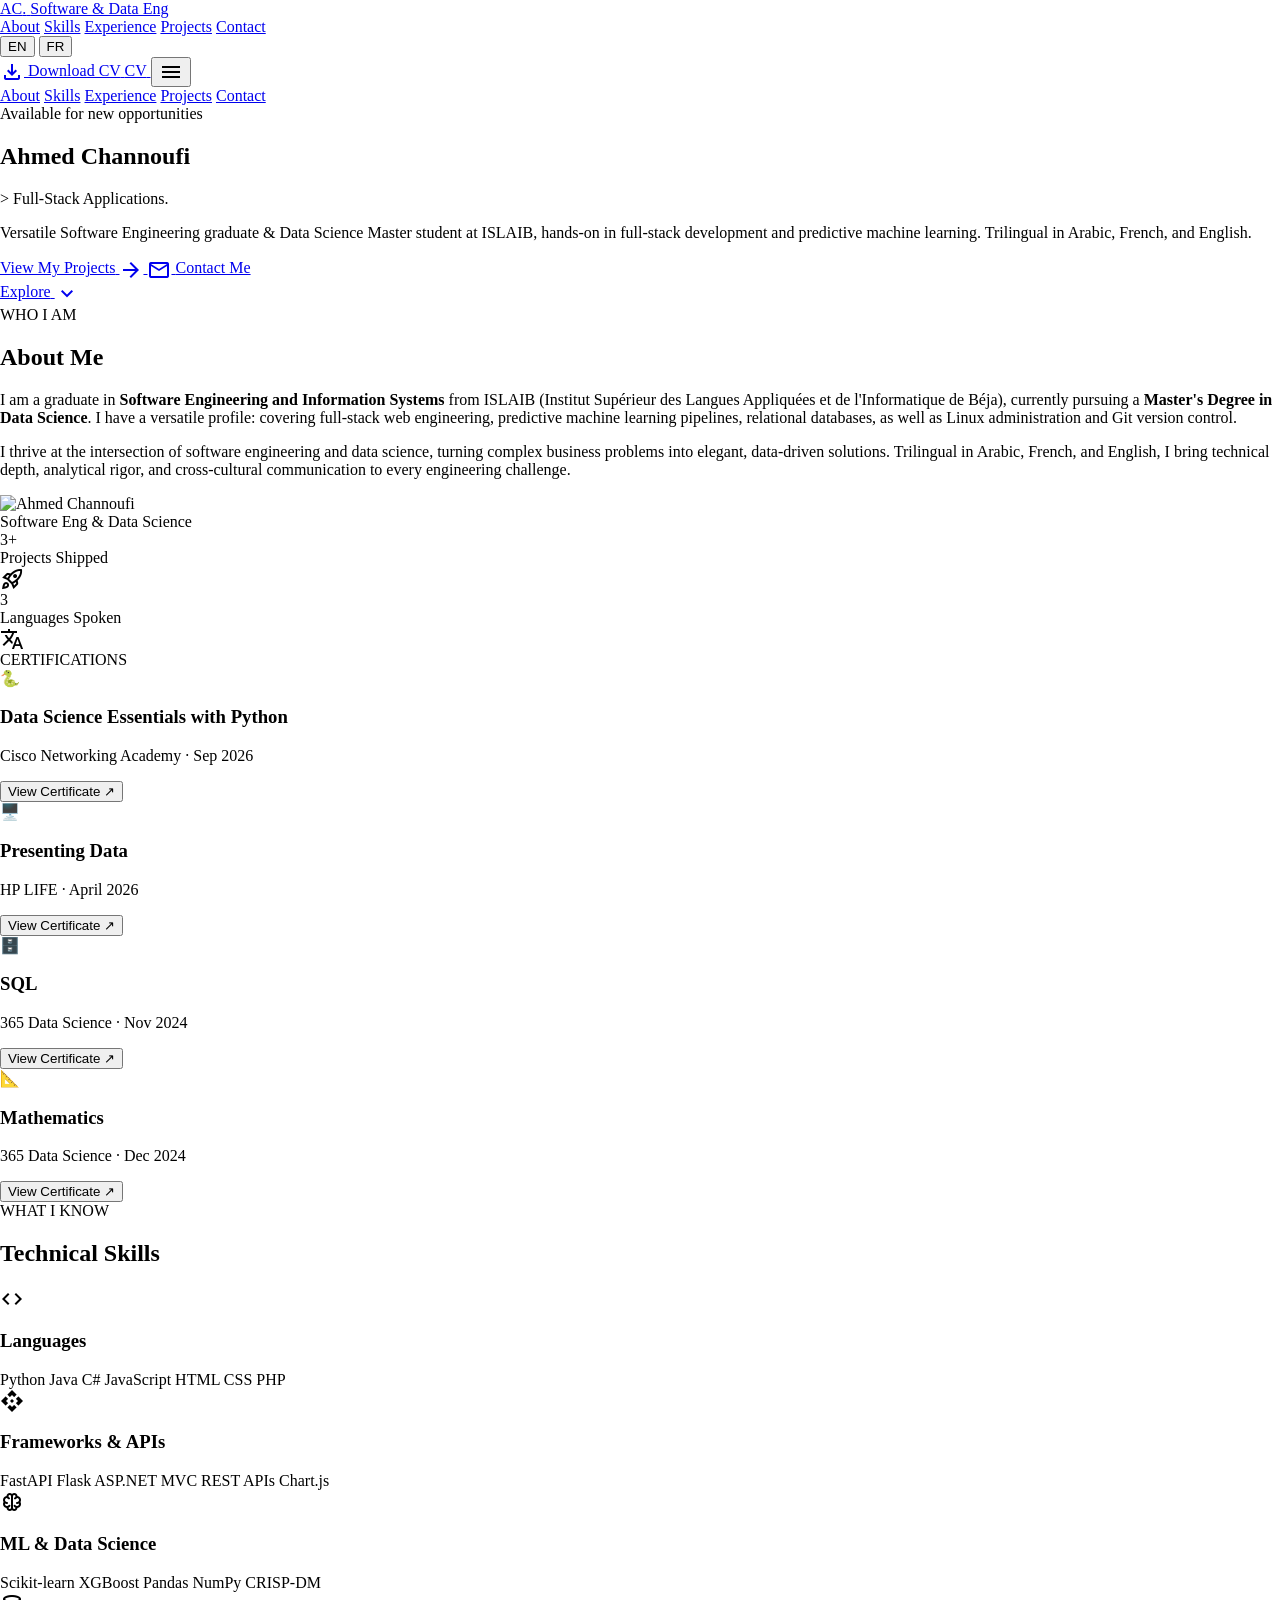
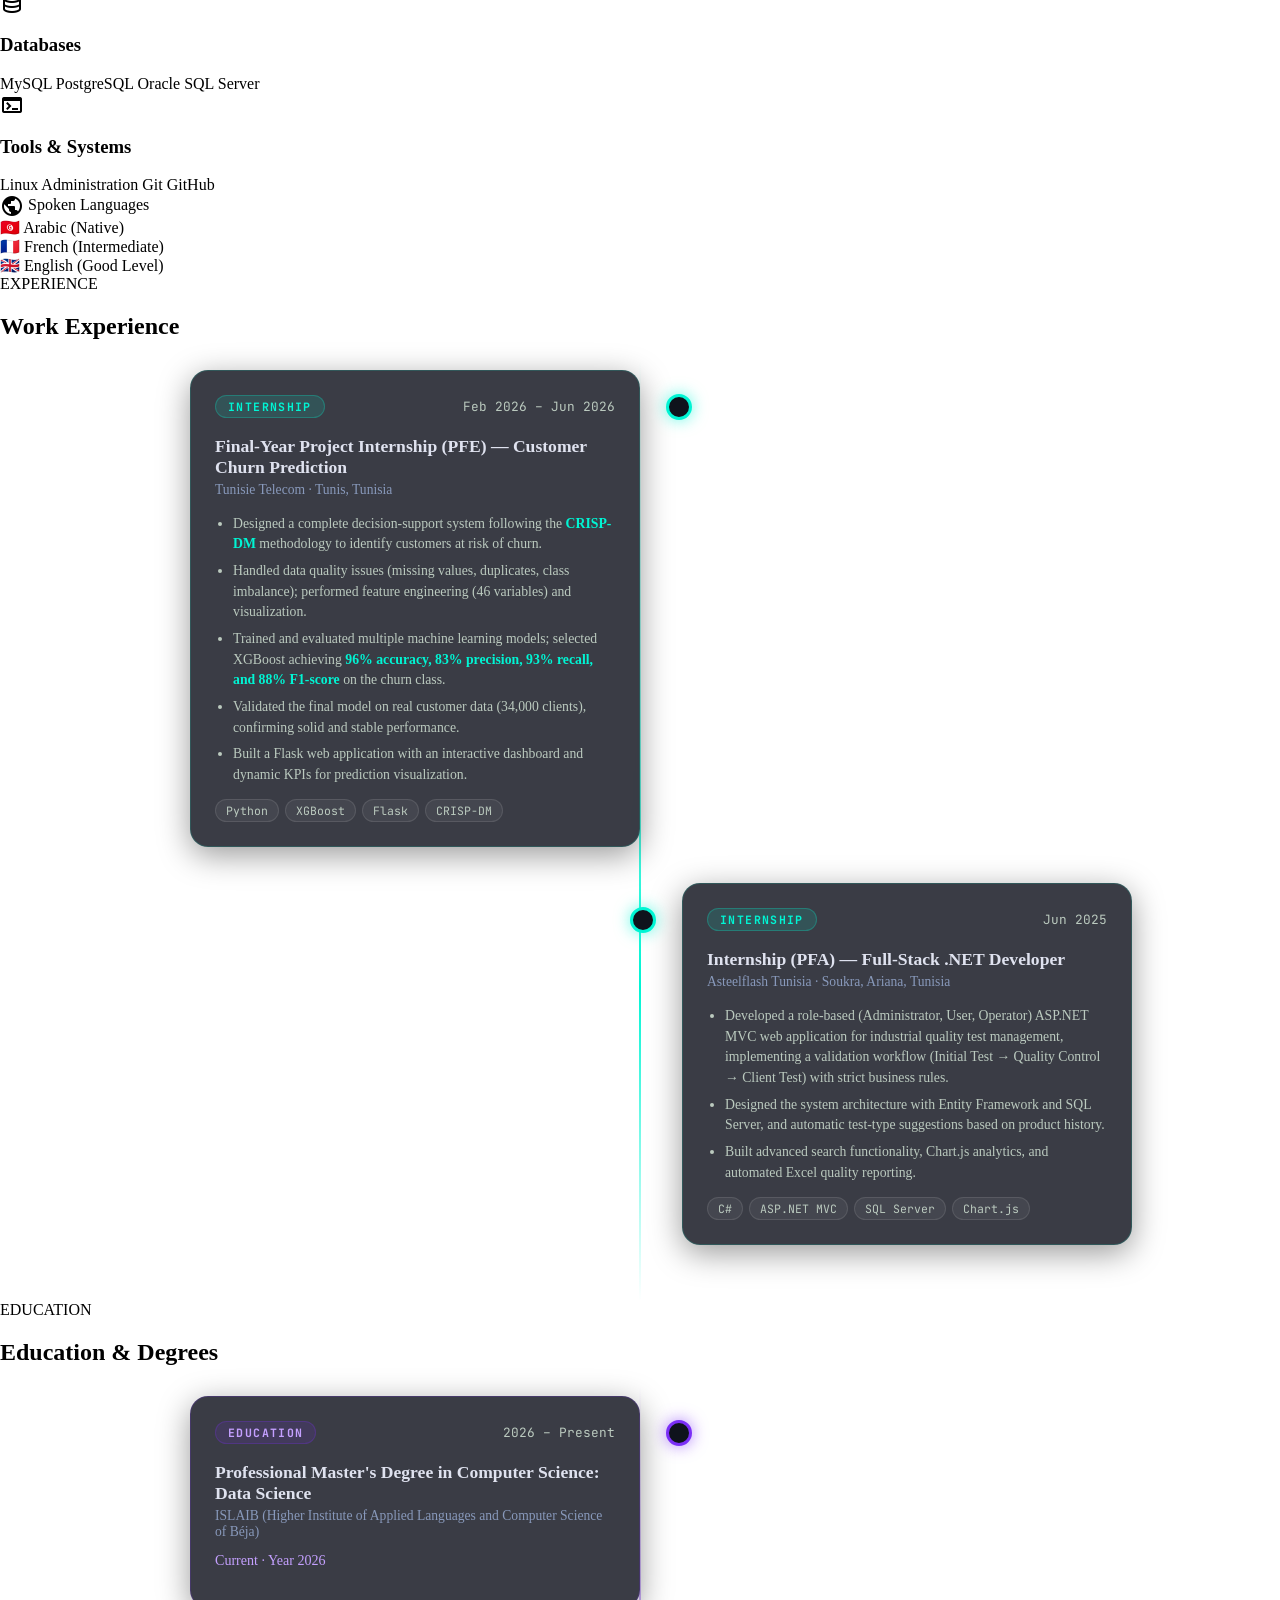
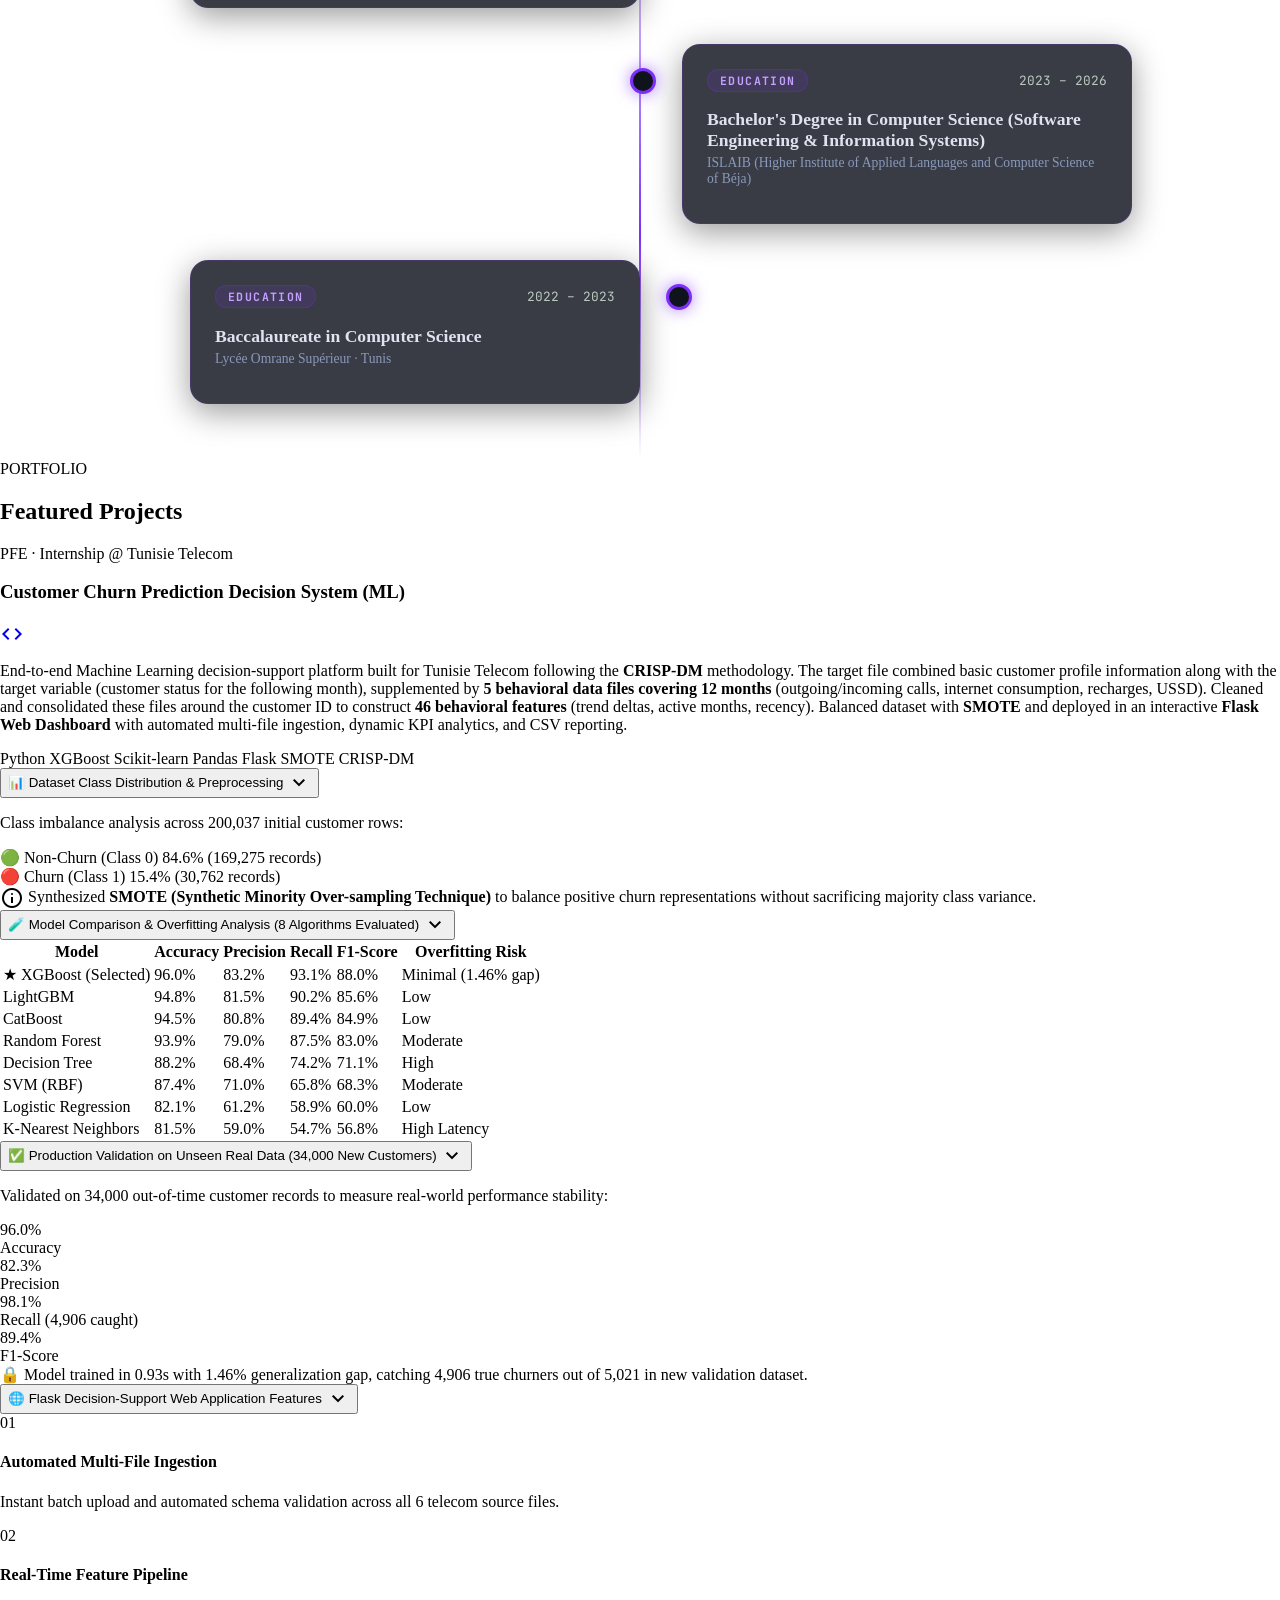
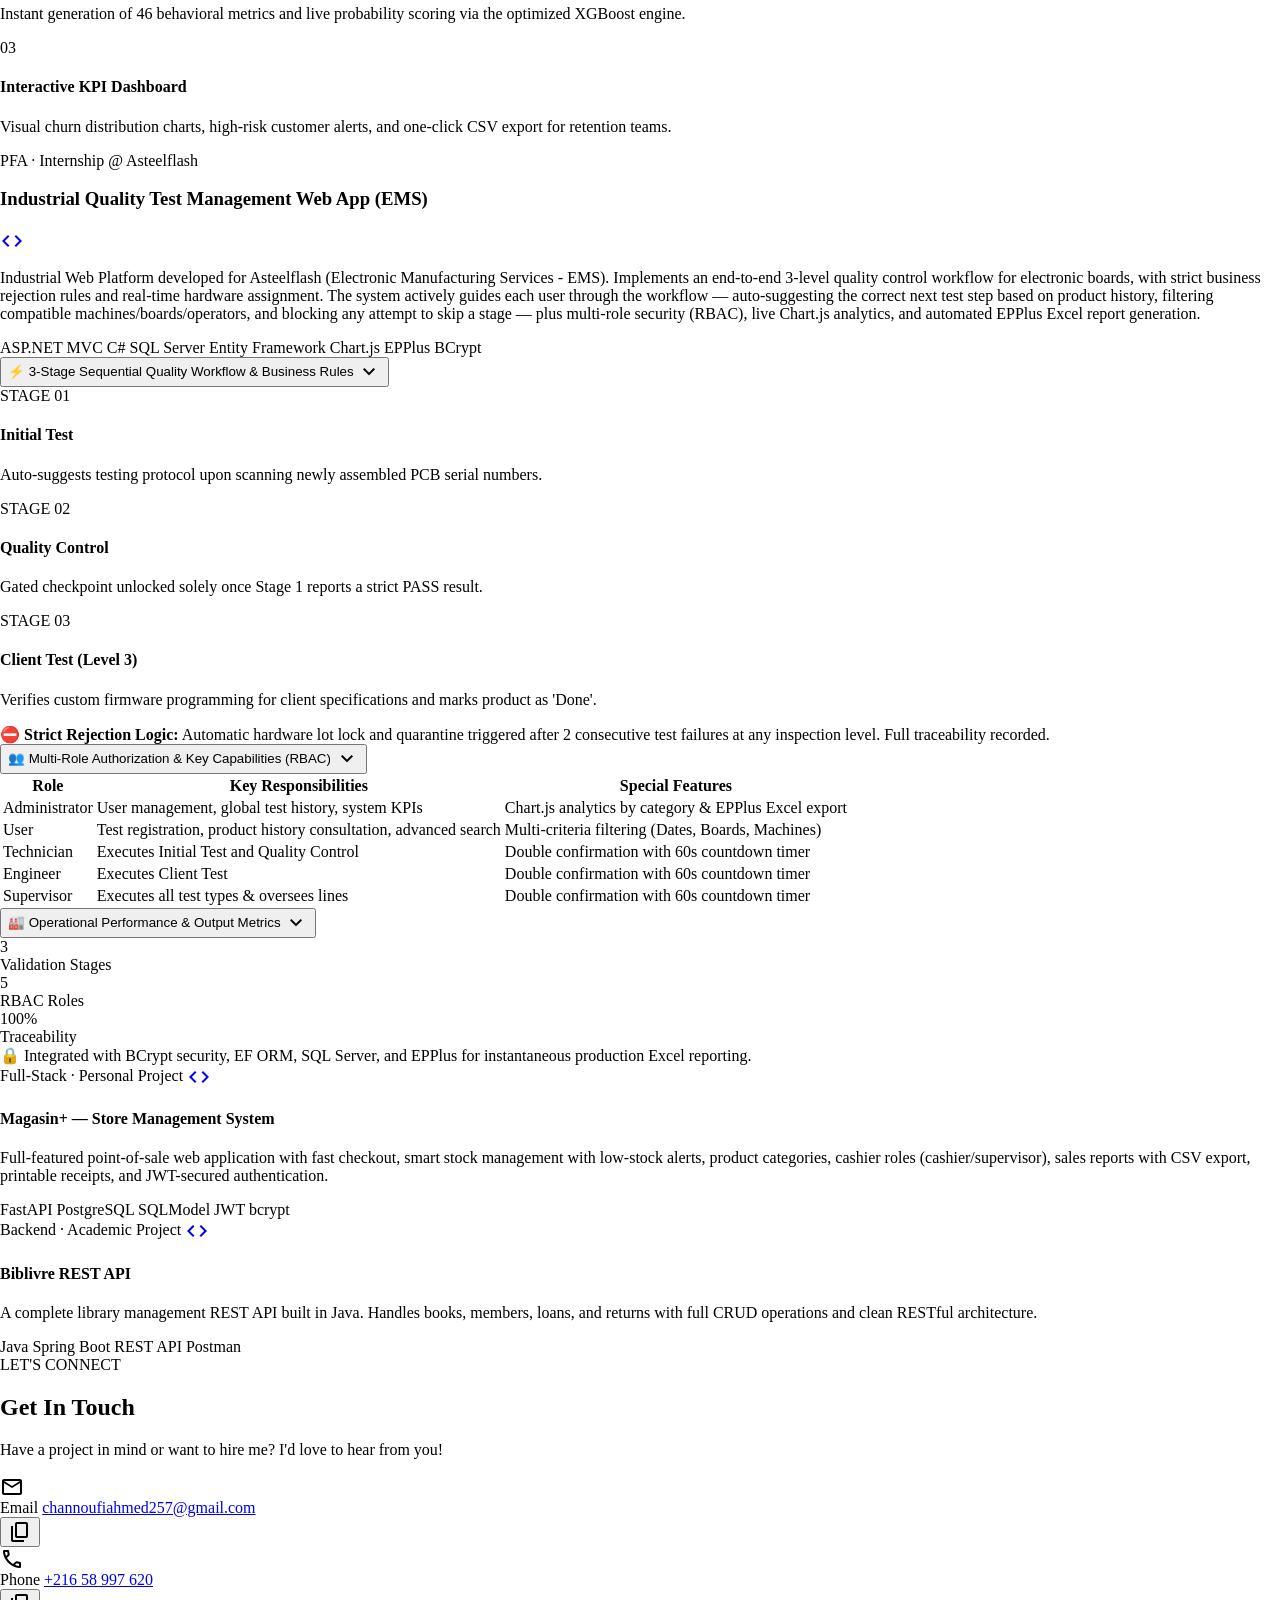
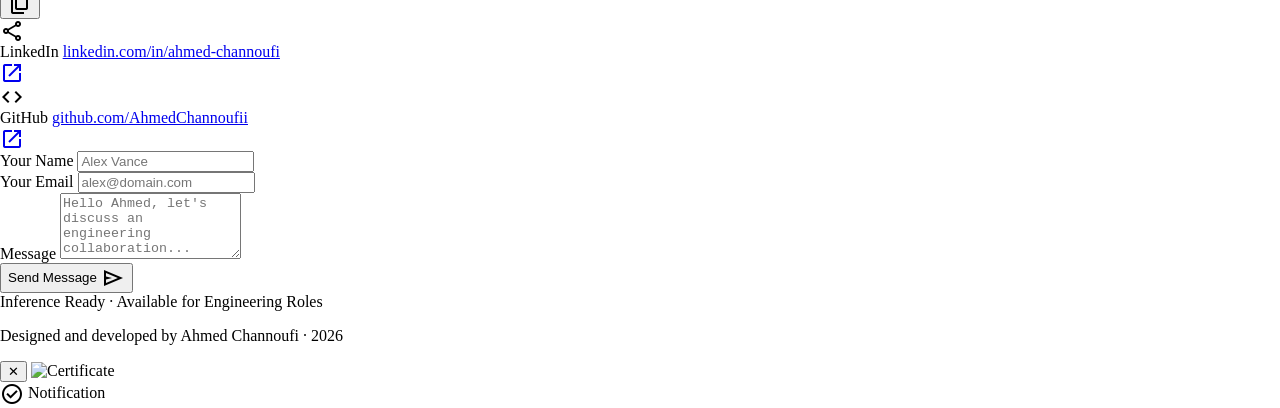
==== commit 2586d6f9: "Remove honors mention from Licence card" ====
--- a/index.html
+++ b/index.html
@@ -729,7 +729,6 @@
             </div>
             <h3 class="tcard-title" data-i18n="edu.bachelor.title">Bachelor's Degree in Computer Science (Software Engineering & Information Systems)</h3>
             <span class="tcard-org" data-i18n="edu.islaib.org">ISLAIB (Higher Institute of Applied Languages and Computer Science of Béja)</span>
-            <p class="tcard-note" data-i18n="edu.honors">Graduated with Honors 🎓</p>
           </div>
         </div>
 
@@ -1446,7 +1445,6 @@
         "edu.islaib.org": "ISLAIB (Higher Institute of Applied Languages and Computer Science of Béja)",
         "edu.bachelor.date": "2023 – 2026",
         "edu.bachelor.title": "Bachelor's Degree in Computer Science (Software Engineering & Information Systems)",
-        "edu.honors": "Graduated with Honors 🎓",
         "edu.bac.date": "2022 – 2023",
         "edu.bac.title": "Baccalaureate in Computer Science",
         "edu.bac.org": "Lycée Omrane Supérieur · Tunis",
@@ -1564,7 +1562,6 @@
         "edu.islaib.org": "ISLAIB (Institut Supérieur des Langues Appliquées et de l'Informatique de Béja)",
         "edu.bachelor.date": "2023 – 2026",
         "edu.bachelor.title": "Licence en Informatique (Génie Logiciel & Systèmes d'Information)",
-        "edu.honors": "Diplômé avec Mention Bien 🎓",
         "edu.bac.date": "2022 – 2023",
         "edu.bac.title": "Baccalauréat en Sciences de l'Informatique",
         "edu.bac.org": "Lycée Omrane Supérieur · Tunis",
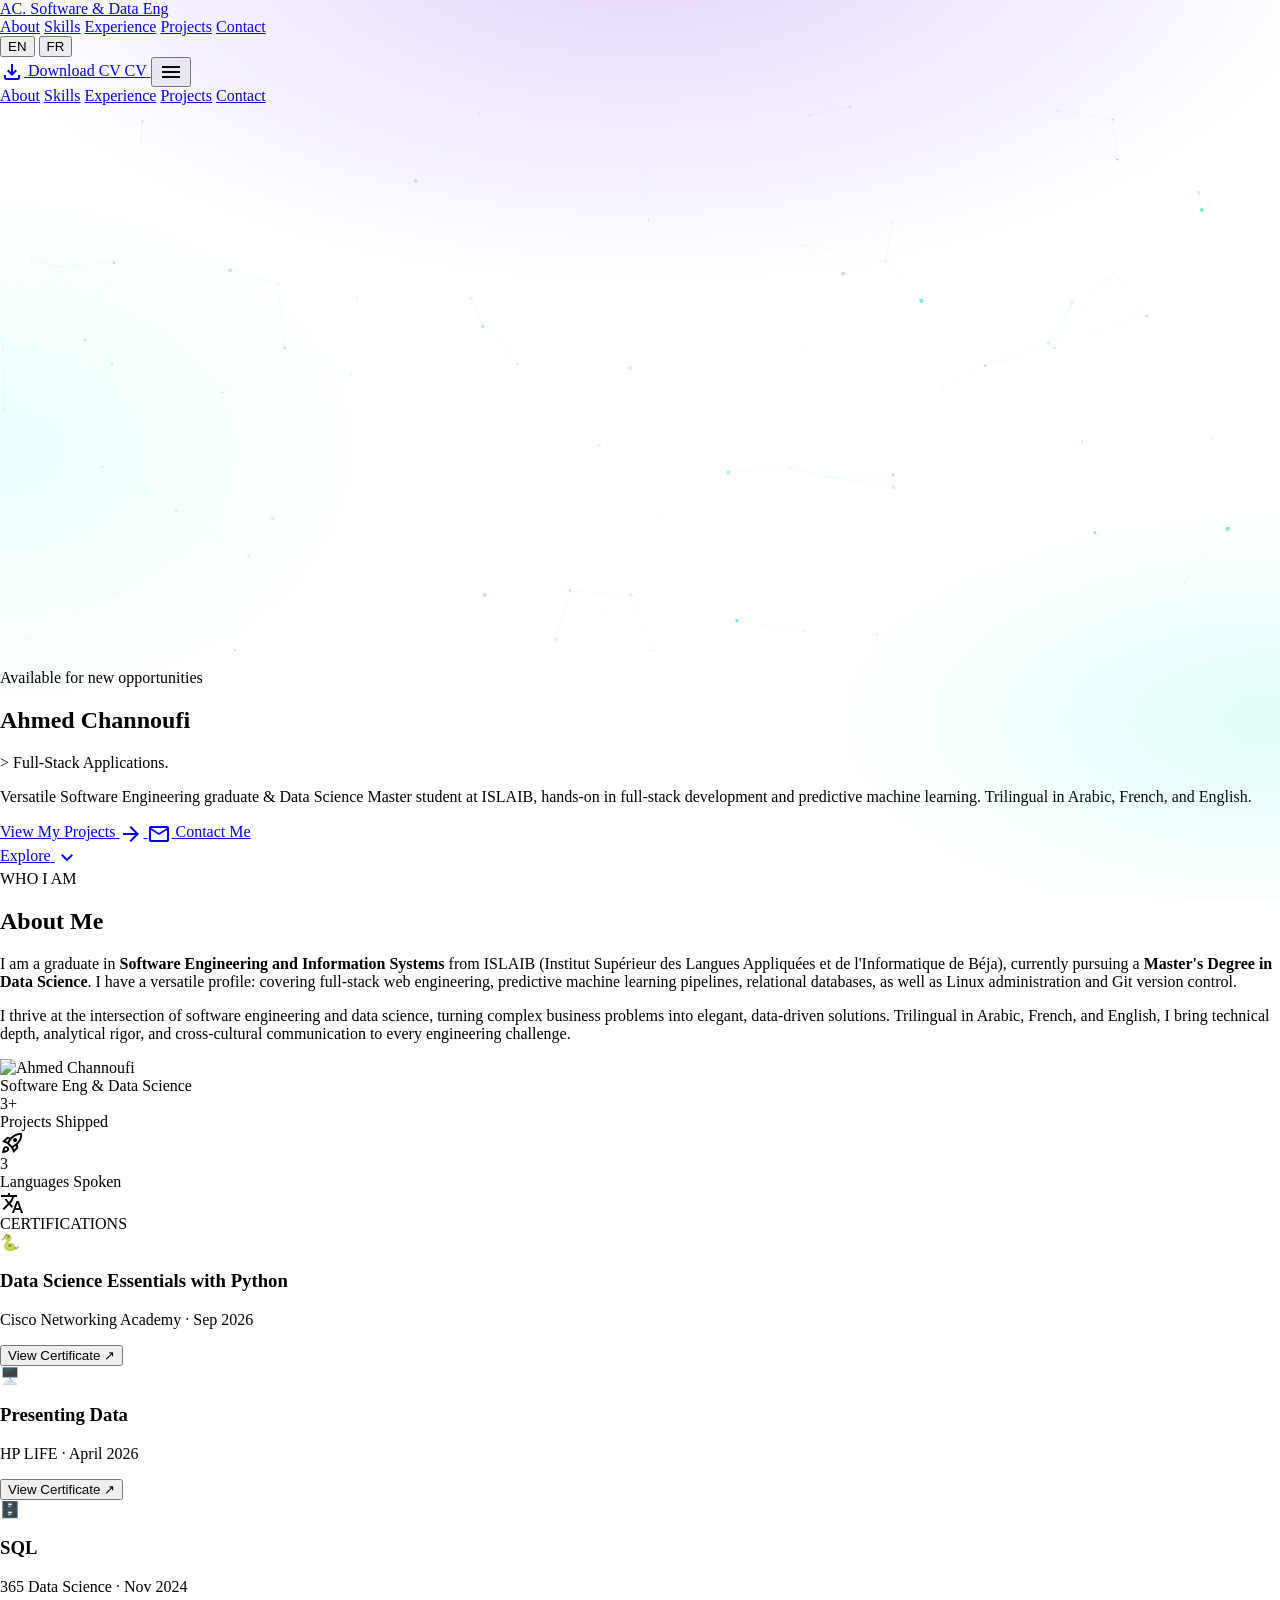
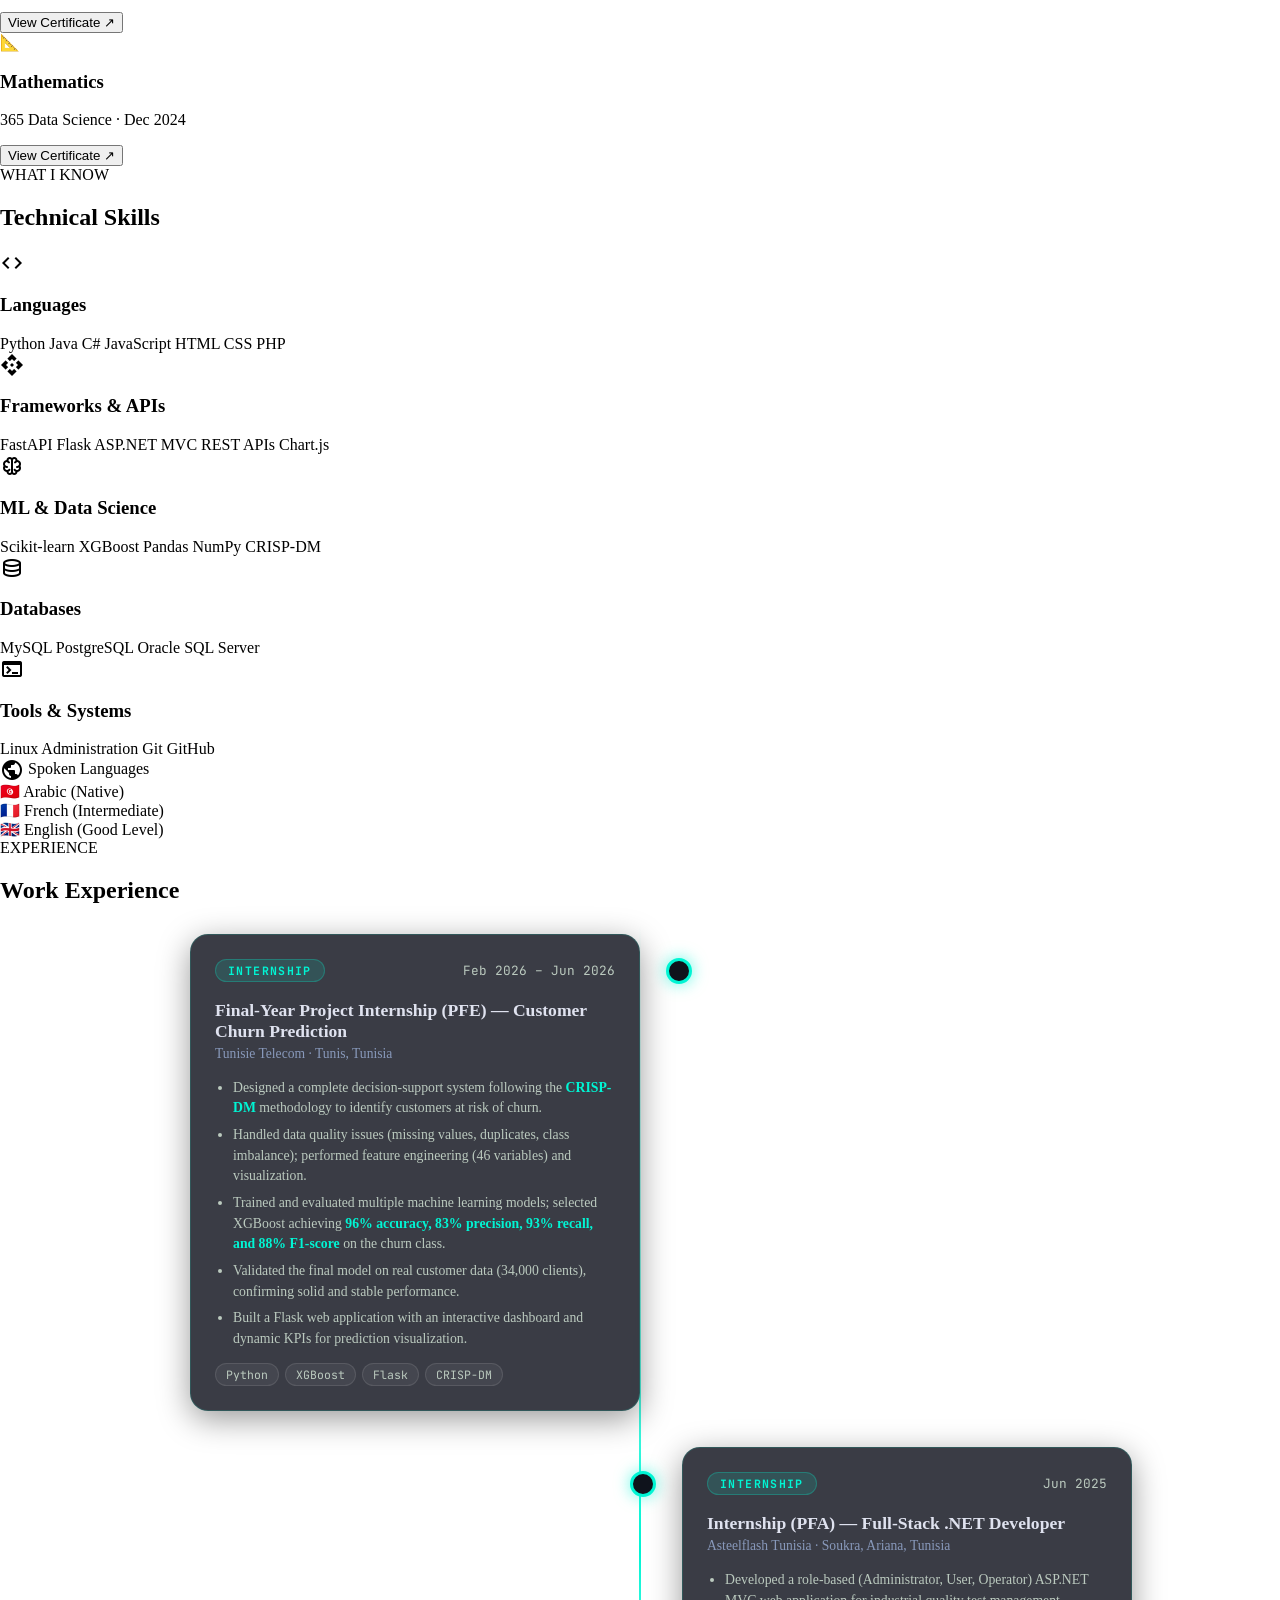
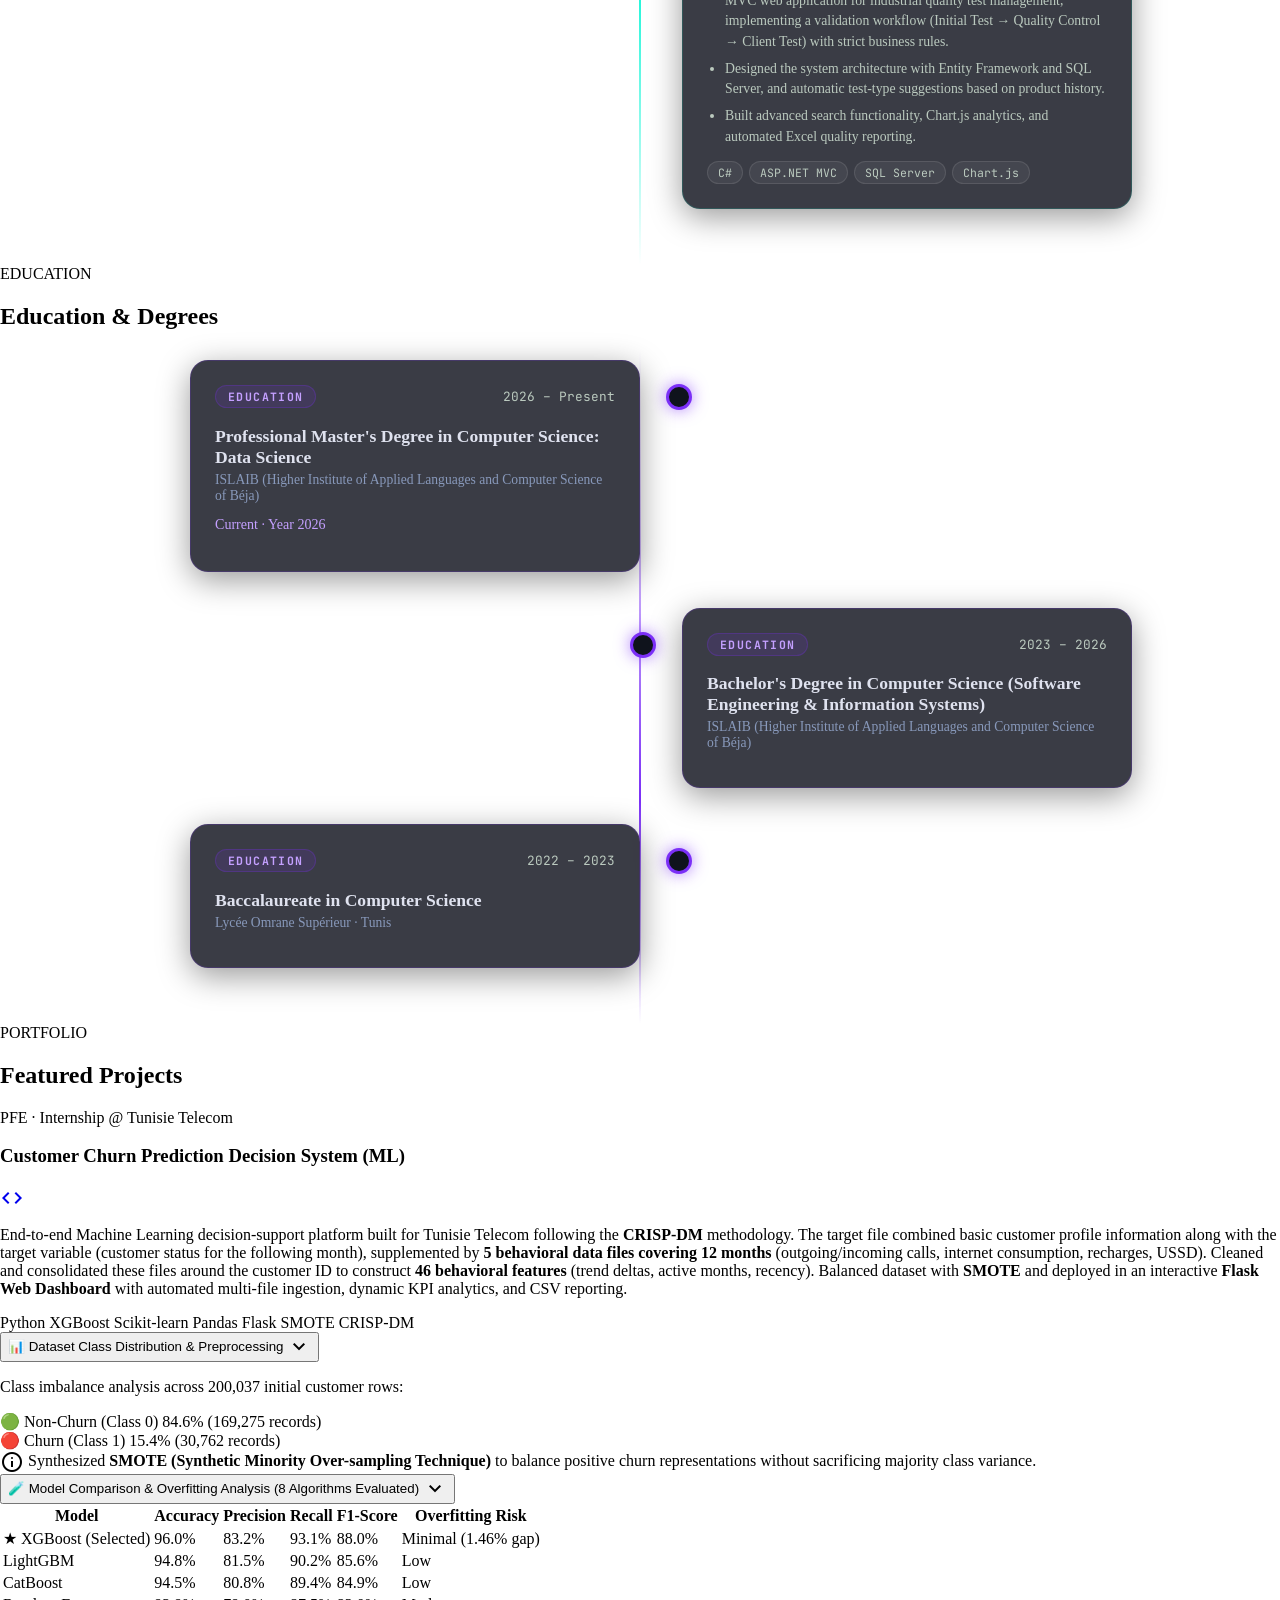
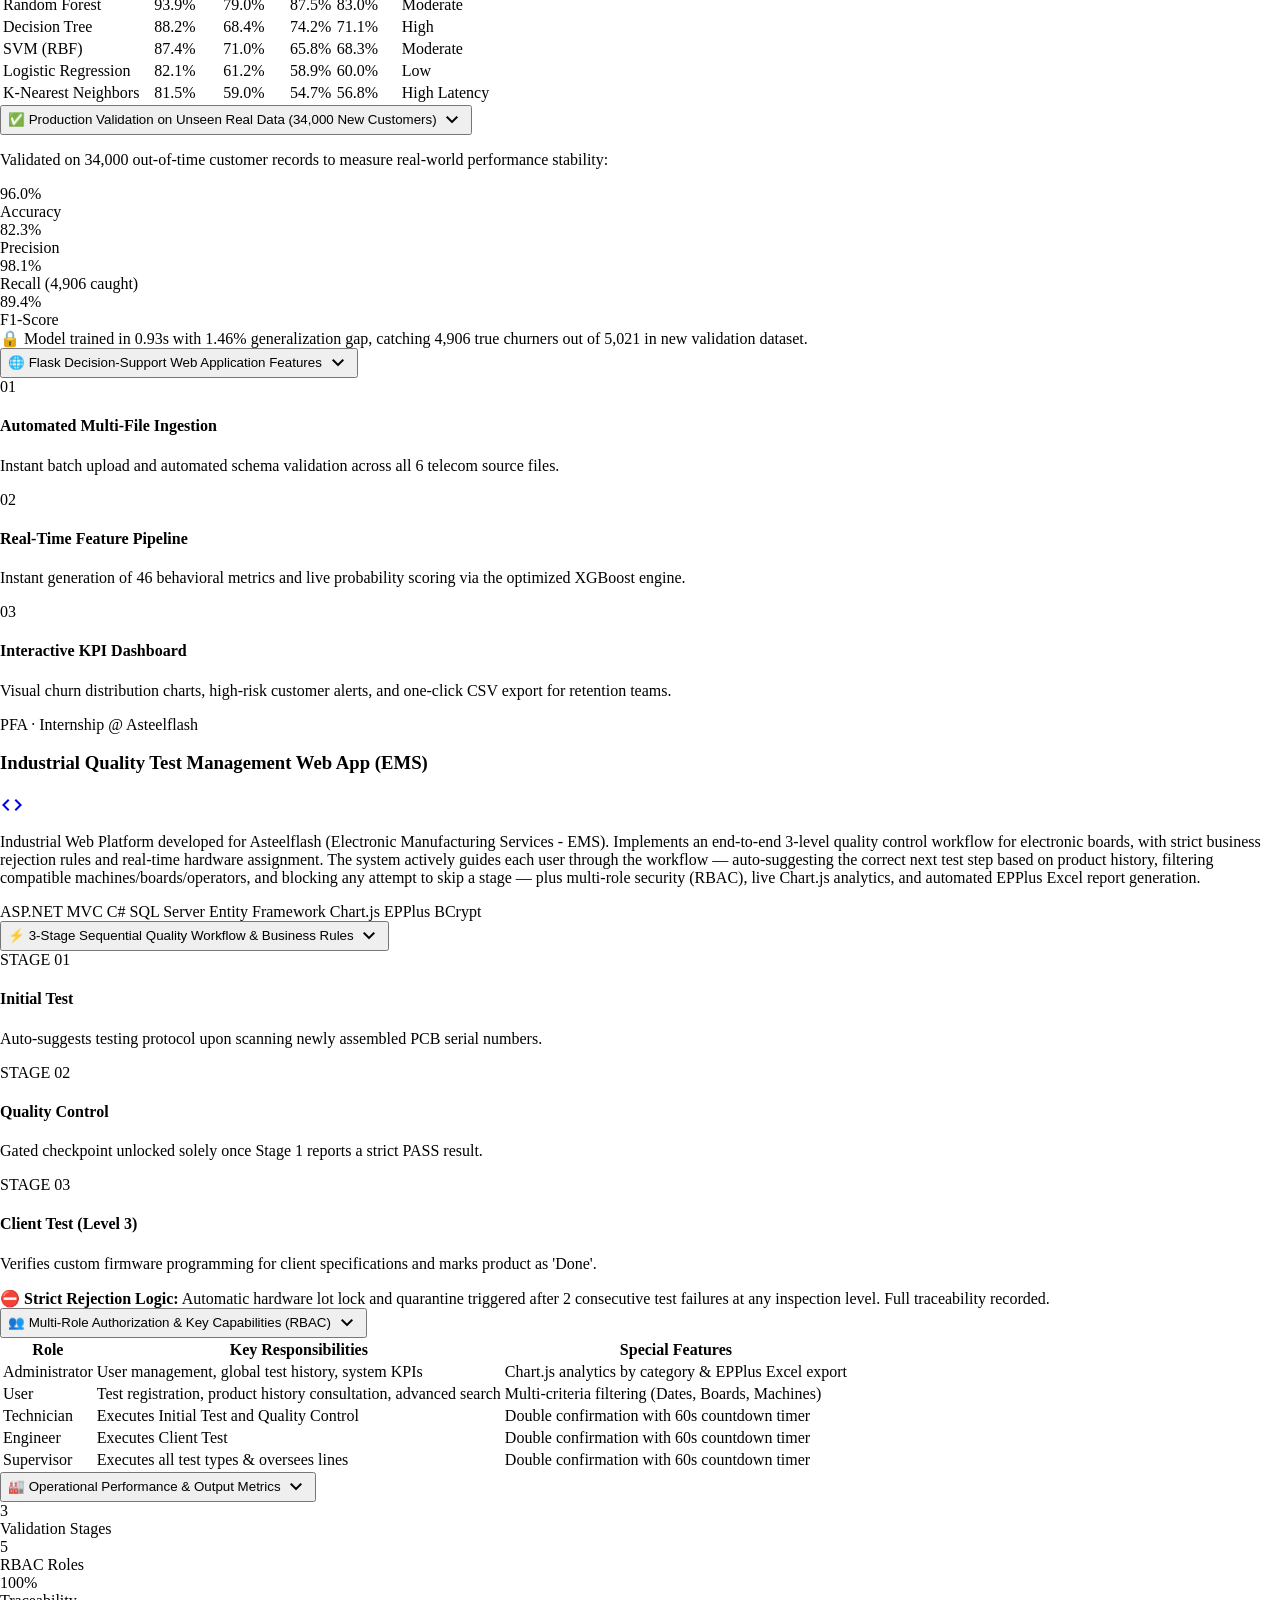
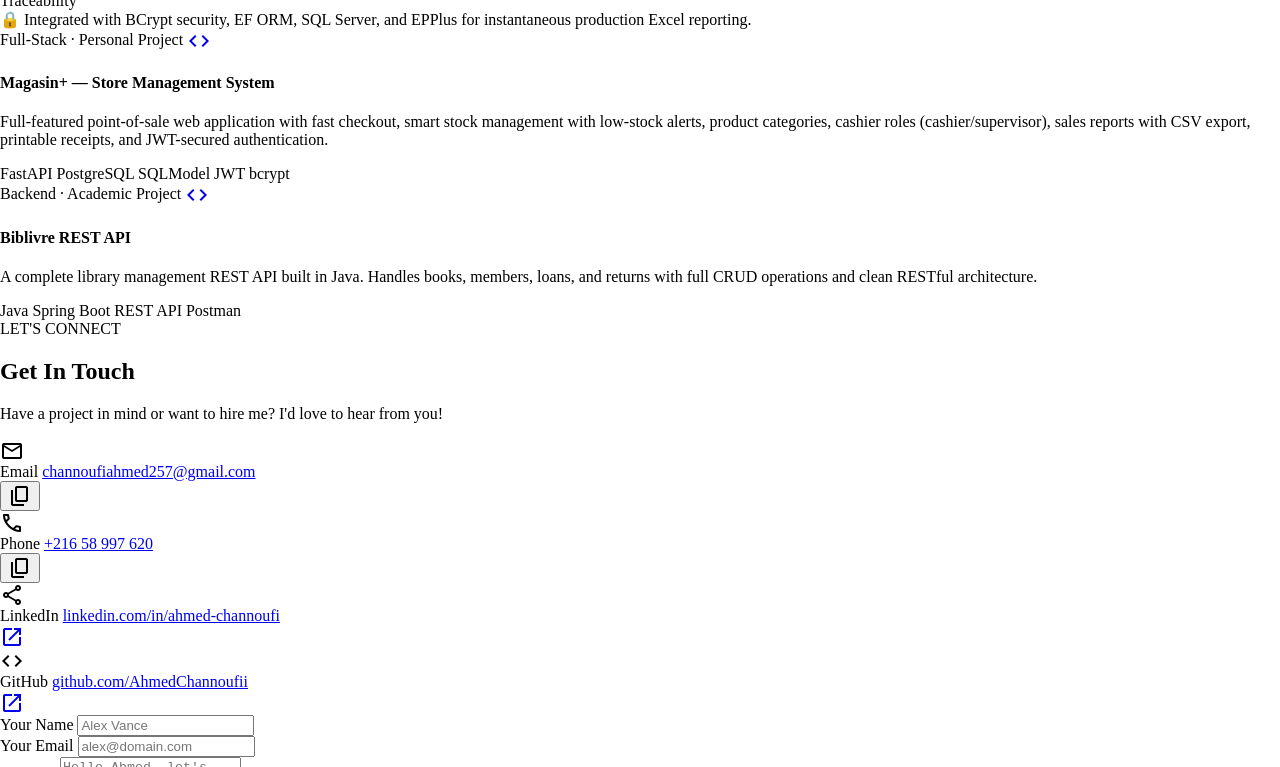
==== commit b988cfd5: "Restore animated particle constellation canvas and ambient radial glows in hero background" ====
--- a/index.html
+++ b/index.html
@@ -210,6 +210,18 @@
         right: auto;
       }
     }
+
+    /* Hero Ambient Radial Glow */
+    .hero-radial-glow {
+      position: absolute;
+      inset: 0;
+      background:
+        radial-gradient(ellipse 80% 60% at 50% -10%, rgba(123, 47, 247, 0.22) 0%, transparent 70%),
+        radial-gradient(ellipse 60% 40% at 100% 80%, rgba(0, 245, 212, 0.12) 0%, transparent 60%),
+        radial-gradient(ellipse 50% 50% at 0% 50%, rgba(0, 245, 212, 0.08) 0%, transparent 60%);
+      pointer-events: none;
+    }
+
   </style>
 
   <script src="https://cdn.tailwindcss.com"></script>
@@ -317,9 +329,9 @@
 
     <!-- 1. HERO SECTION -->
     <section id="home" class="relative min-h-[calc(100vh-80px)] flex flex-col justify-center items-center text-center px-6 py-20 overflow-hidden">
-      <!-- Ambient Backdrop Glows -->
-      <div class="absolute top-1/3 left-1/2 -translate-x-1/2 -translate-y-1/2 w-[650px] h-[340px] bg-primary/10 blur-[140px] rounded-full pointer-events-none -z-10"></div>
-      <div class="absolute top-1/2 right-1/4 w-[420px] h-[240px] bg-secondary/10 blur-[120px] rounded-full pointer-events-none -z-10"></div>
+      <!-- Ambient Radial Glows & Animated Canvas -->
+      <div class="hero-radial-glow absolute inset-0 pointer-events-none -z-10"></div>
+      <canvas id="particles-canvas" class="absolute inset-0 w-full h-full pointer-events-none z-0"></canvas>
       
       <!-- Status Indicator Pill -->
       <div class="inline-flex items-center gap-2.5 px-4 py-1.5 rounded-full bg-surface-container-high/80 border border-white/5 backdrop-blur-md shadow-md mb-8">
@@ -1713,7 +1725,103 @@
     }
 
     // ─── DOM Initializations ──────────────────────
+    
+    // ─── Animated Particles Canvas (Hero Background) ─────────────────
+    function initHeroParticles() {
+      const canvas = document.getElementById('particles-canvas');
+      if (!canvas) return;
+      const ctx = canvas.getContext('2d');
+      if (!ctx) return;
+      let particles = [];
+
+      function resizeCanvas() {
+        const heroSection = document.getElementById('home');
+        if (!heroSection) return;
+        canvas.width = heroSection.offsetWidth;
+        canvas.height = heroSection.offsetHeight;
+      }
+
+      class Particle {
+        constructor() {
+          this.reset();
+        }
+        reset() {
+          this.x = Math.random() * canvas.width;
+          this.y = Math.random() * canvas.height;
+          this.size = Math.random() * 1.8 + 0.4;
+          this.speedX = (Math.random() - 0.5) * 0.45;
+          this.speedY = (Math.random() - 0.5) * 0.45;
+          this.opacity = Math.random() * 0.6 + 0.15;
+          const rand = Math.random();
+          if (rand < 0.5) {
+            this.color = '78, 222, 163'; // primary cyan/mint (#4edea3)
+          } else if (rand < 0.8) {
+            this.color = '192, 193, 255'; // tertiary purple (#c0c1ff)
+          } else {
+            this.color = '76, 215, 246'; // secondary sky blue (#4cd7f6)
+          }
+        }
+        update() {
+          this.x += this.speedX;
+          this.y += this.speedY;
+          if (this.x < 0 || this.x > canvas.width || this.y < 0 || this.y > canvas.height) {
+            this.reset();
+          }
+        }
+        draw() {
+          ctx.beginPath();
+          ctx.arc(this.x, this.y, this.size, 0, Math.PI * 2);
+          ctx.fillStyle = `rgba(${this.color}, ${this.opacity})`;
+          ctx.fill();
+        }
+      }
+
+      function initParticles() {
+        const count = Math.floor((canvas.width * canvas.height) / 10000);
+        particles = [];
+        for (let i = 0; i < Math.min(count, 120); i++) {
+          particles.push(new Particle());
+        }
+      }
+
+      function connectParticles() {
+        for (let i = 0; i < particles.length; i++) {
+          for (let j = i + 1; j < particles.length; j++) {
+            const dx = particles[i].x - particles[j].x;
+            const dy = particles[i].y - particles[j].y;
+            const dist = Math.sqrt(dx * dx + dy * dy);
+            if (dist < 130) {
+              const alpha = (1 - dist / 130) * 0.22;
+              ctx.beginPath();
+              ctx.strokeStyle = `rgba(78, 222, 163, ${alpha})`;
+              ctx.lineWidth = 0.6;
+              ctx.moveTo(particles[i].x, particles[i].y);
+              ctx.lineTo(particles[j].x, particles[j].y);
+              ctx.stroke();
+            }
+          }
+        }
+      }
+
+      function animate() {
+        ctx.clearRect(0, 0, canvas.width, canvas.height);
+        particles.forEach(p => { p.update(); p.draw(); });
+        connectParticles();
+        requestAnimationFrame(animate);
+      }
+
+      resizeCanvas();
+      initParticles();
+      animate();
+
+      window.addEventListener('resize', () => {
+        resizeCanvas();
+        initParticles();
+      });
+    }
+
     document.addEventListener('DOMContentLoaded', () => {
+      initHeroParticles();
       // 1. Apply active language
       setLang(currentLang);
 
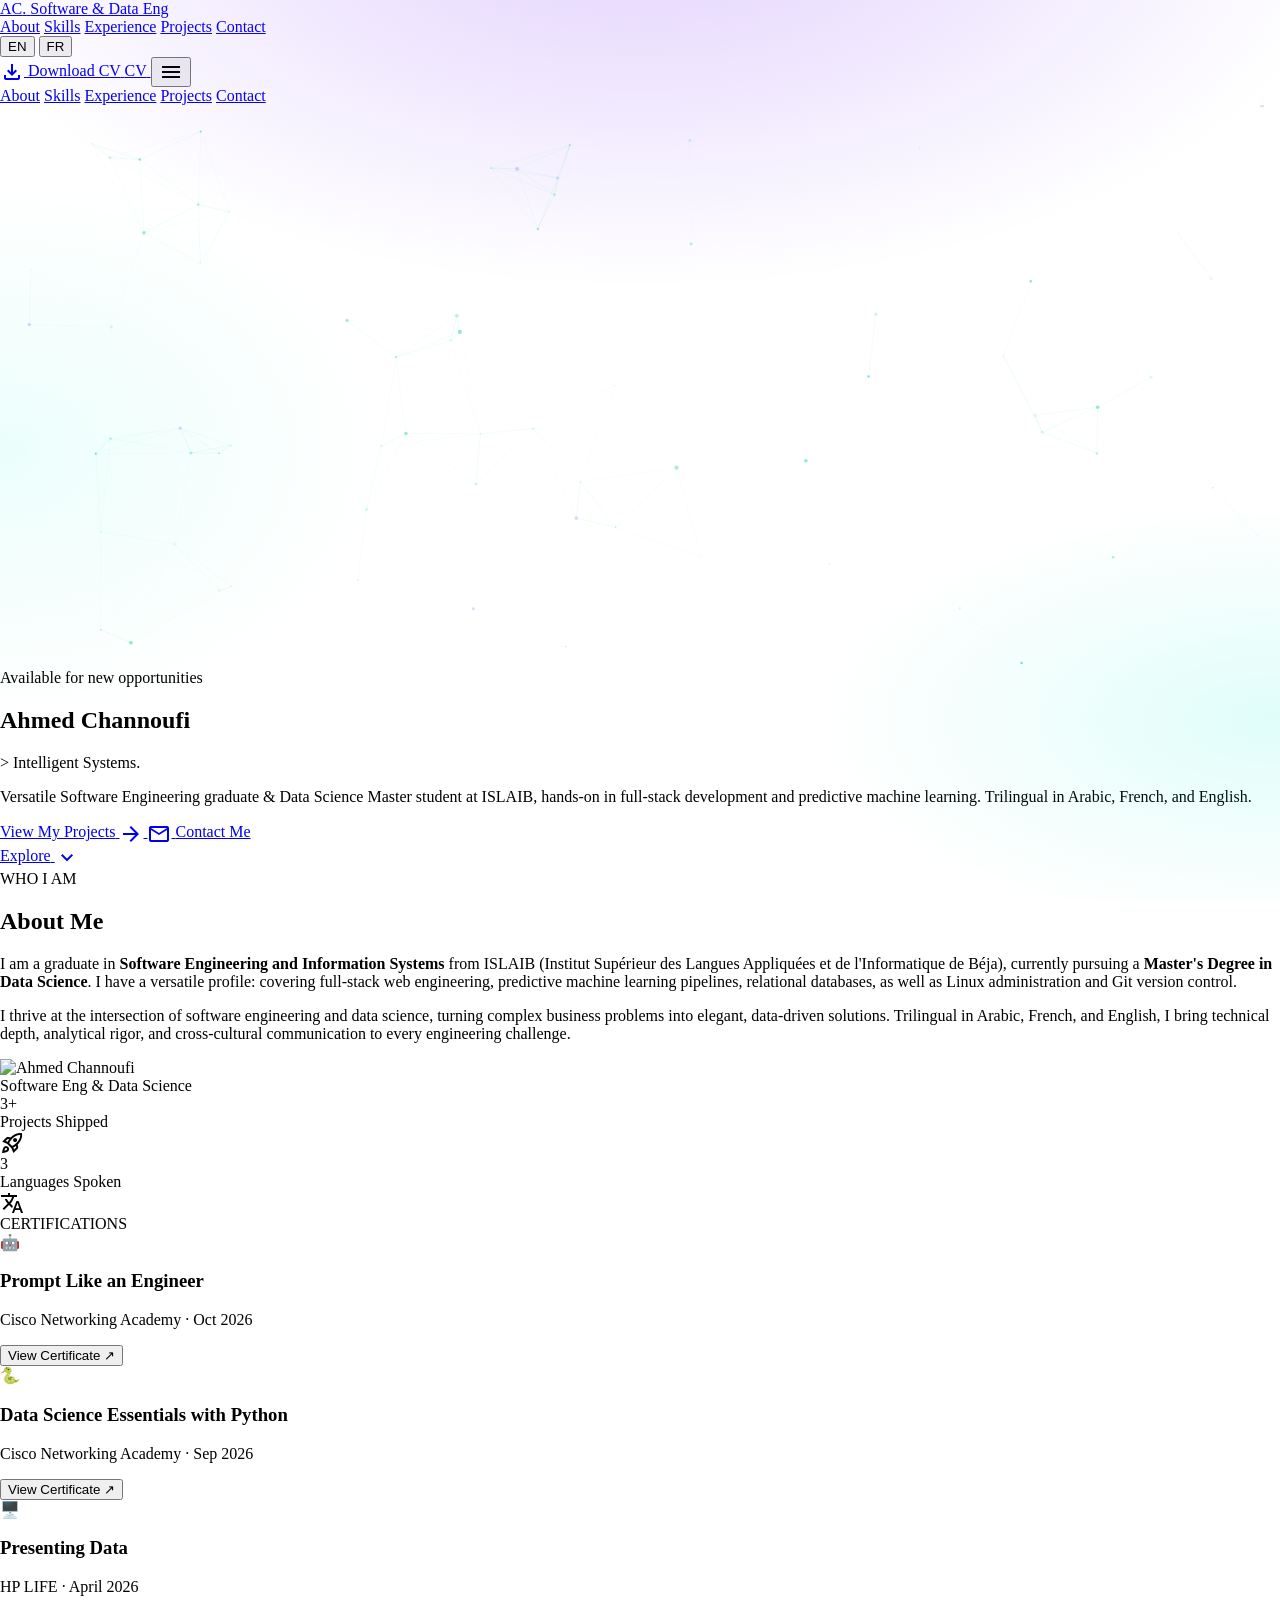
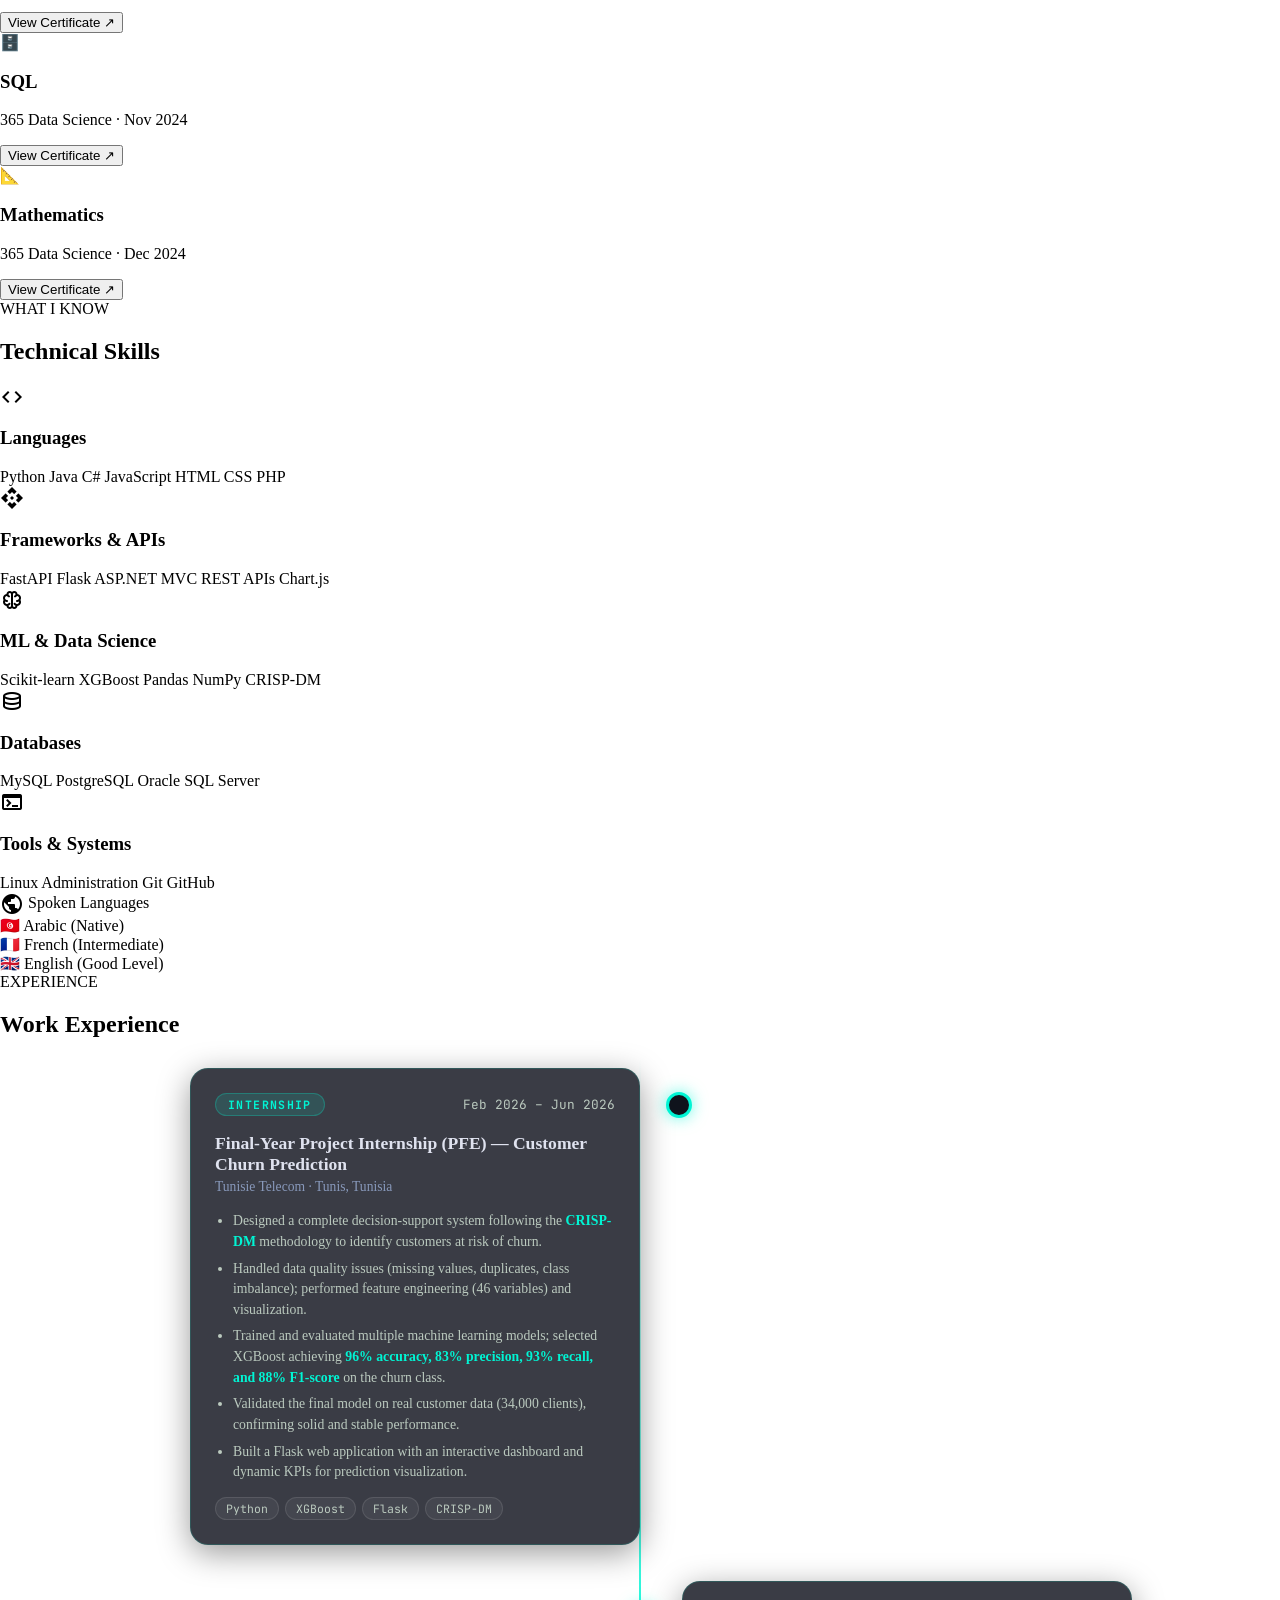
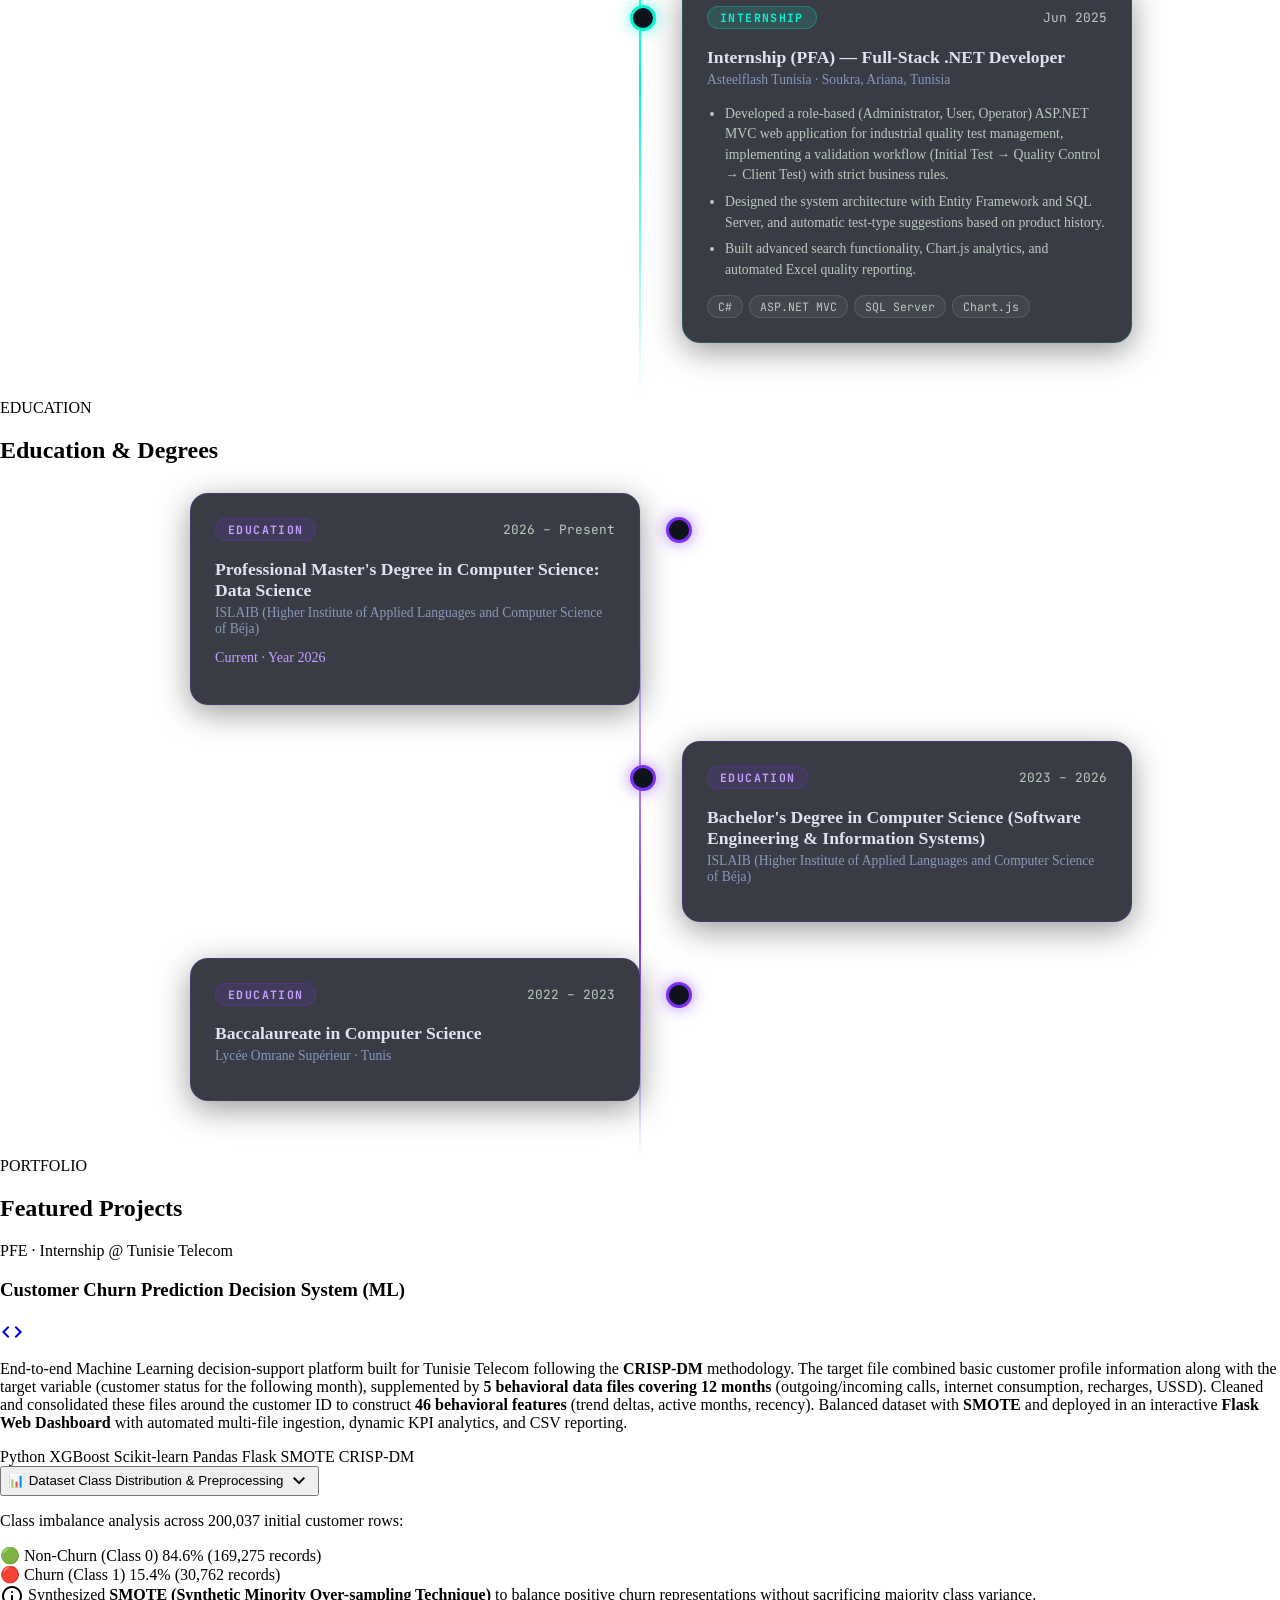
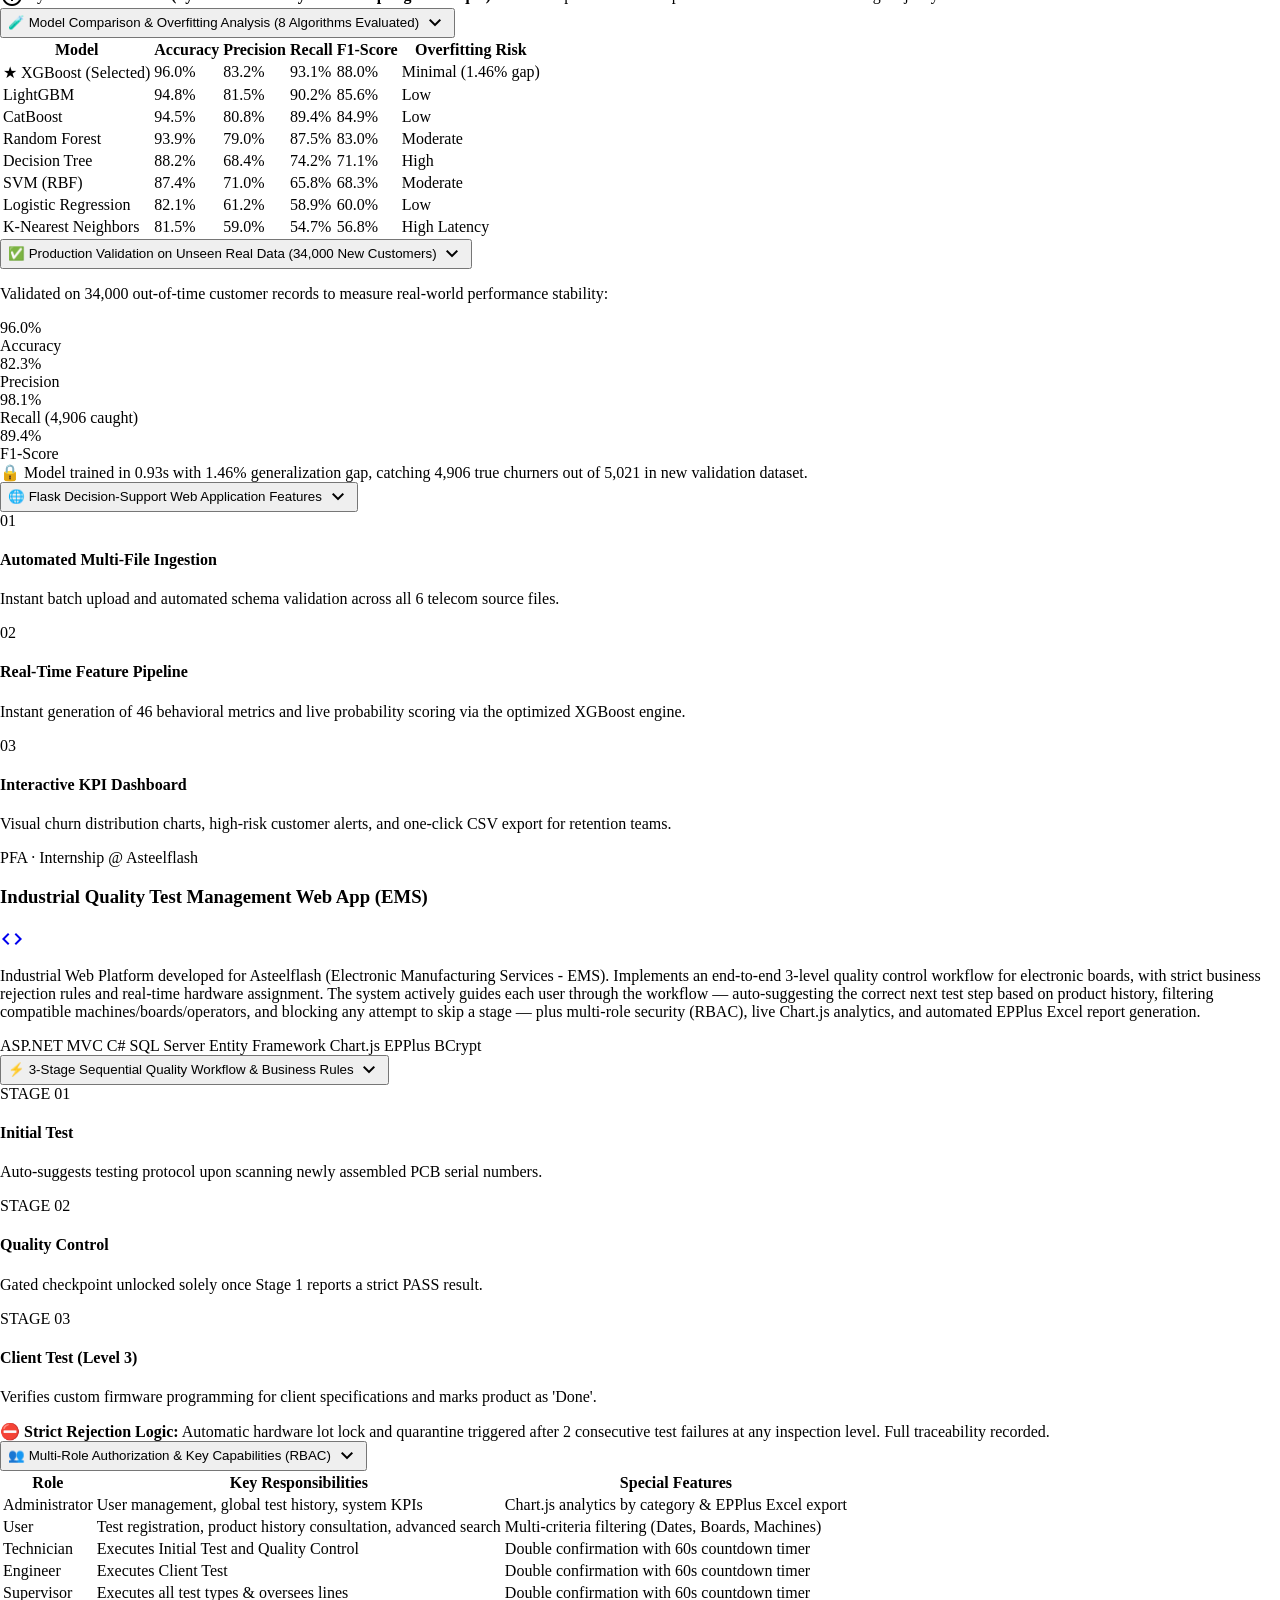
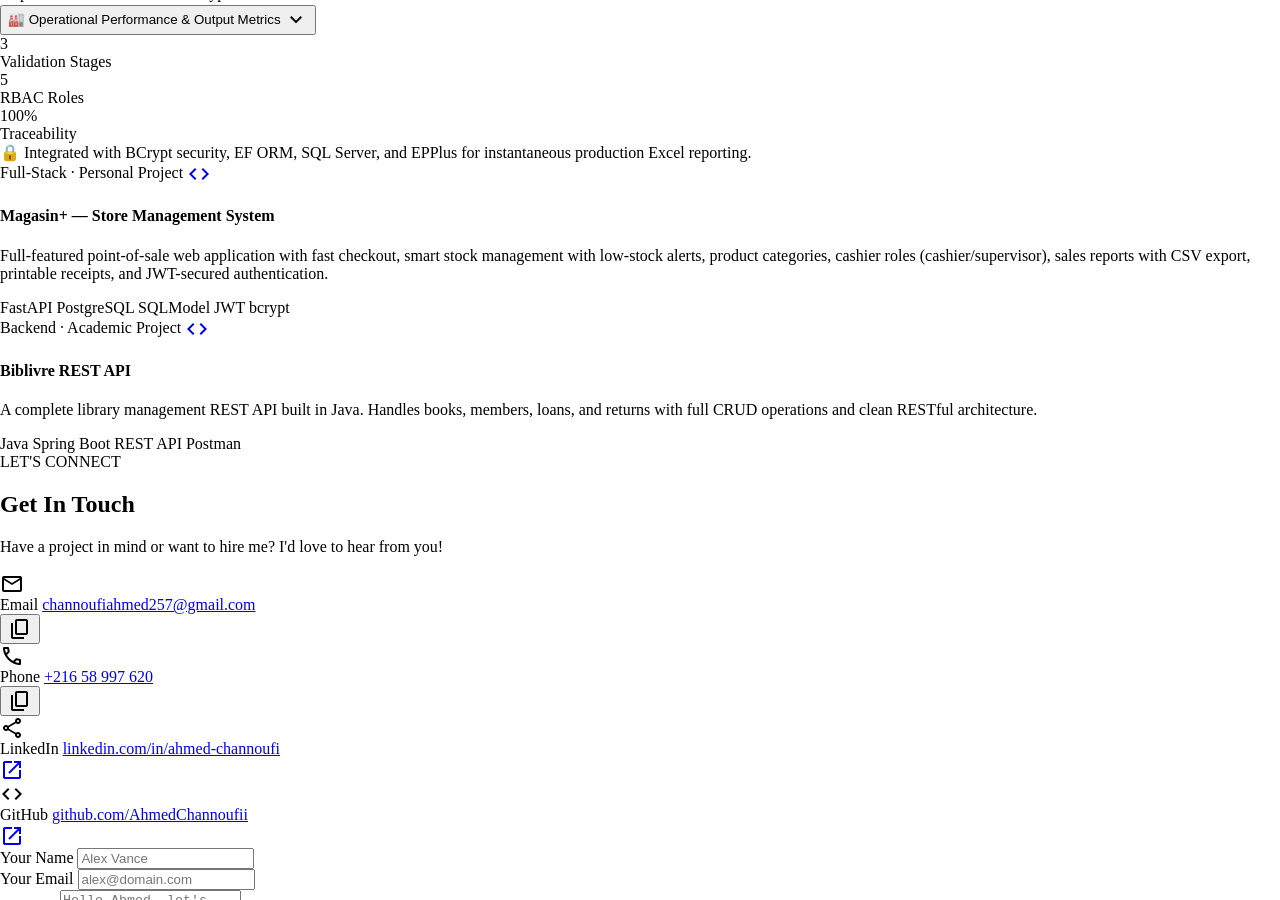
==== commit 053991a7: "Update CVs (EN/FR with QR), add Cisco Prompt Like an Engineer certification, and add Fiverr showcase" ====
--- a/index.html
+++ b/index.html
@@ -301,7 +301,7 @@
         </div>
 
         <!-- Download CV Button -->
-        <a id="btn-cv-download" href="CV_Ahmed_Channoufi_EN.pdf" download class="inline-flex items-center gap-2 px-4 py-2 rounded-full bg-primary-container text-on-primary-container text-xs font-bold uppercase tracking-wider hover:bg-primary hover:text-on-primary shadow-[0_0_20px_rgba(16,185,129,0.3)] hover:shadow-[0_0_25px_rgba(78,222,163,0.5)] transition-all transform hover:-translate-y-0.5 focus:outline-none">
+        <a id="btn-cv-download" href="Ahmed_Channoufi_CV_EN.pdf" download class="inline-flex items-center gap-2 px-4 py-2 rounded-full bg-primary-container text-on-primary-container text-xs font-bold uppercase tracking-wider hover:bg-primary hover:text-on-primary shadow-[0_0_20px_rgba(16,185,129,0.3)] hover:shadow-[0_0_25px_rgba(78,222,163,0.5)] transition-all transform hover:-translate-y-0.5 focus:outline-none">
           <span class="material-symbols-outlined text-[16px]">download</span>
           <span class="hidden lg:inline" data-i18n="nav.cv">Download CV</span>
           <span class="lg:hidden">CV</span>
@@ -446,6 +446,20 @@
       <div class="mt-16">
         <span class="text-xs font-mono text-outline tracking-widest uppercase block mb-4" data-i18n="about.certs">CERTIFICATIONS</span>
         <div class="grid grid-cols-1 md:grid-cols-2 gap-4">
+
+          <!-- Cert 0: Cisco Prompt Like an Engineer -->
+          <div onclick="openCert('cisco_prompt_engineer.png')" class="cursor-pointer group p-5 rounded-xl bg-surface-container-low/80 border border-white/5 hover:border-primary/40 hover:bg-surface-container transition-all shadow-md hover:-translate-y-0.5 flex items-start justify-between">
+            <div class="flex items-start gap-4">
+              <div class="w-10 h-10 rounded-lg bg-surface-container-high flex items-center justify-center text-2xl shrink-0">🤖</div>
+              <div>
+                <h3 class="text-base font-semibold text-on-surface group-hover:text-primary transition-colors">Prompt Like an Engineer</h3>
+                <p class="text-sm text-on-surface-variant mt-0.5"><span data-i18n="cert.prompt.date">Cisco Networking Academy · Oct 2026</span></p>
+              </div>
+            </div>
+            <button class="text-xs font-mono text-primary hover:text-primary-fixed inline-flex items-center gap-1 shrink-0 pt-1" type="button">
+              <span data-i18n="cert.view">View Certificate ↗</span>
+            </button>
+          </div>
 
           <!-- Cert 1: Cisco Python -->
           <div onclick="openCert('cisco_ds.png')" class="cursor-pointer group p-5 rounded-xl bg-surface-container-low/80 border border-white/5 hover:border-primary/40 hover:bg-surface-container transition-all shadow-md hover:-translate-y-0.5 flex items-start justify-between">
@@ -1421,6 +1435,7 @@
         "about.stat1": "Projects Shipped", "about.stat2": "Languages Spoken",
         "about.certs": "CERTIFICATIONS",
         "cert.view": "View Certificate ↗",
+        "cert.prompt.date": "Cisco Networking Academy · Oct 2026",
         "cert.hplife.date": "HP LIFE · April 2026",
         "cert.math.date": "365 Data Science · Dec 2024",
         "skills.tag": "WHAT I KNOW",
@@ -1538,6 +1553,7 @@
         "about.stat1": "Projets réalisés", "about.stat2": "Langues parlées",
         "about.certs": "CERTIFICATIONS",
         "cert.view": "Voir le Certificat ↗",
+        "cert.prompt.date": "Cisco Networking Academy · Oct 2026",
         "cert.hplife.date": "HP LIFE · Avril 2026",
         "cert.math.date": "365 Data Science · Déc 2024",
         "skills.tag": "CE QUE JE MAÎTRISE",
@@ -1696,13 +1712,13 @@
         btnFr.classList.remove('text-on-surface-variant');
         btnEn.classList.remove('bg-surface-container-highest', 'text-primary');
         btnEn.classList.add('text-on-surface-variant');
-        document.getElementById('btn-cv-download').href = 'CV_Ahmed_Channoufi.pdf';
+        document.getElementById('btn-cv-download').href = 'Ahmed_Channoufi_CV_FR.pdf';
       } else {
         btnEn.classList.add('bg-surface-container-highest', 'text-primary');
         btnEn.classList.remove('text-on-surface-variant');
         btnFr.classList.remove('bg-surface-container-highest', 'text-primary');
         btnFr.classList.add('text-on-surface-variant');
-        document.getElementById('btn-cv-download').href = 'CV_Ahmed_Channoufi_EN.pdf';
+        document.getElementById('btn-cv-download').href = 'Ahmed_Channoufi_CV_EN.pdf';
       }
 
       // Apply text translations
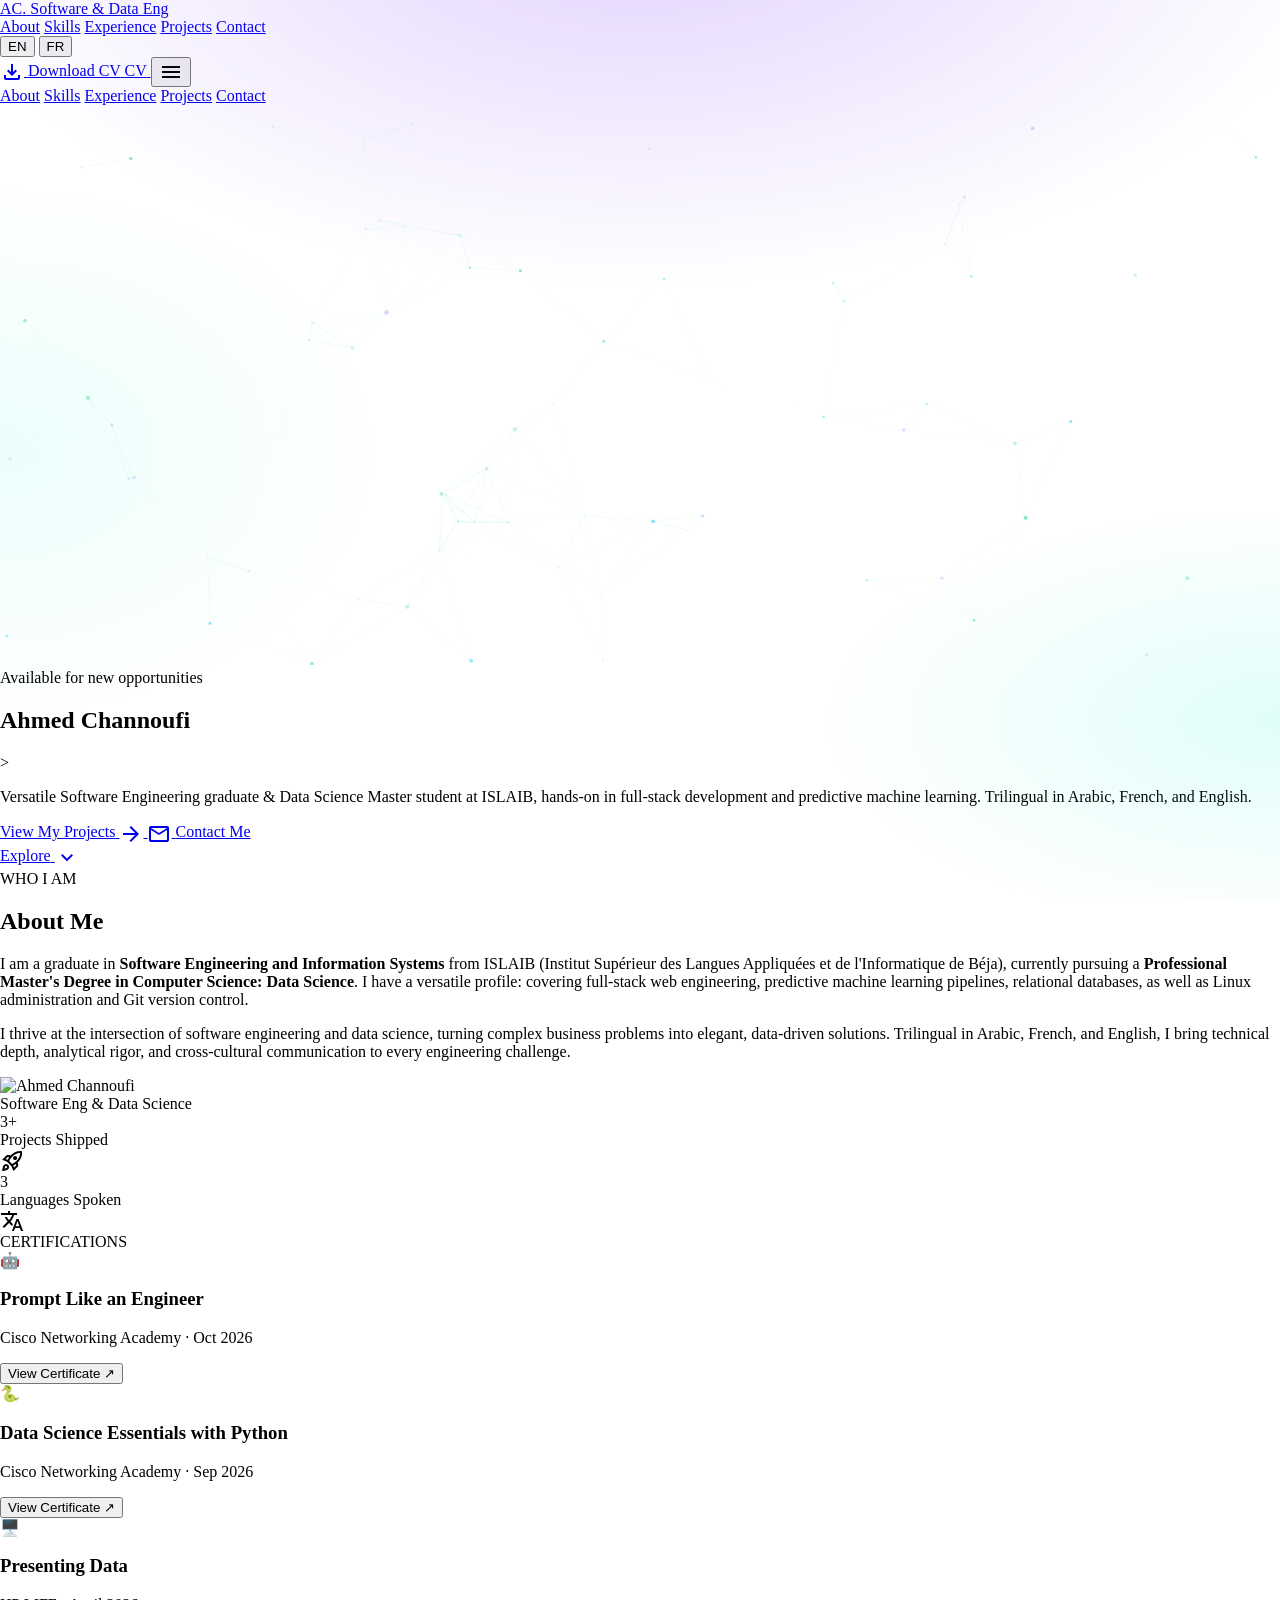
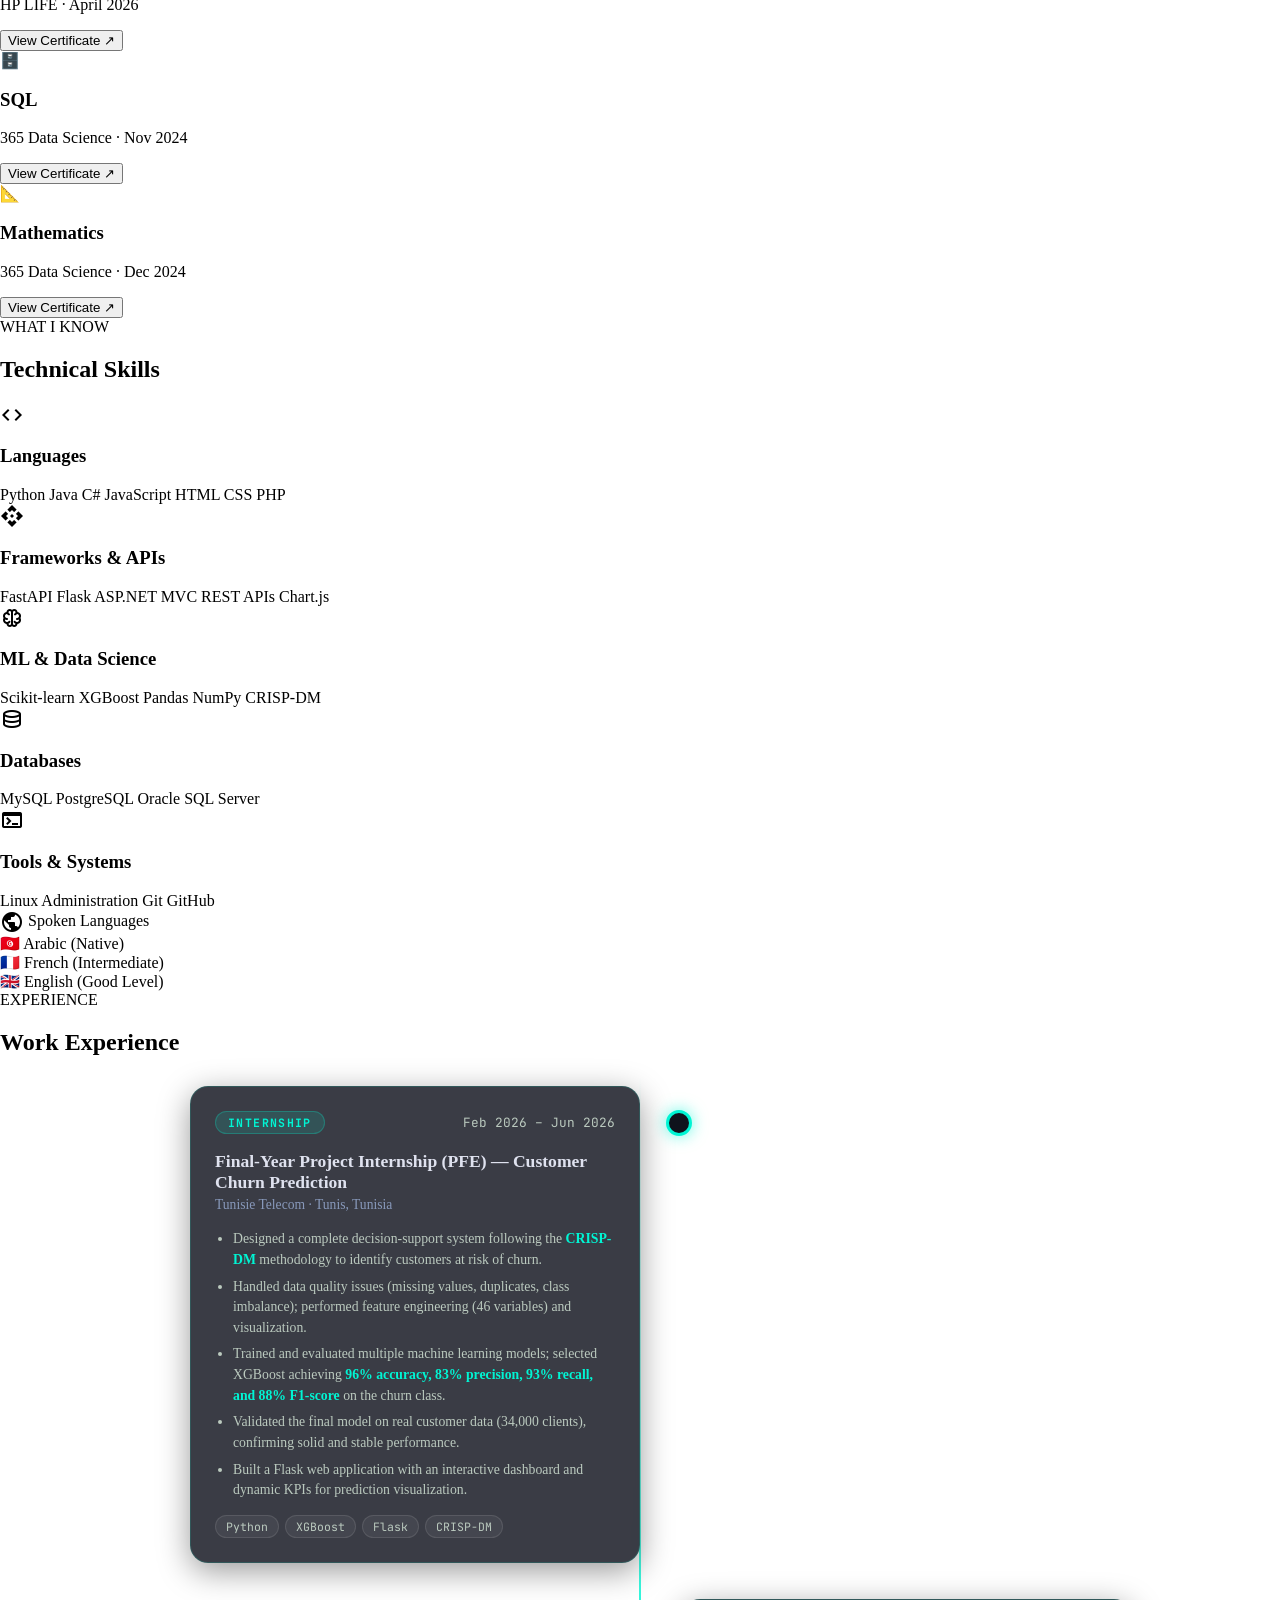
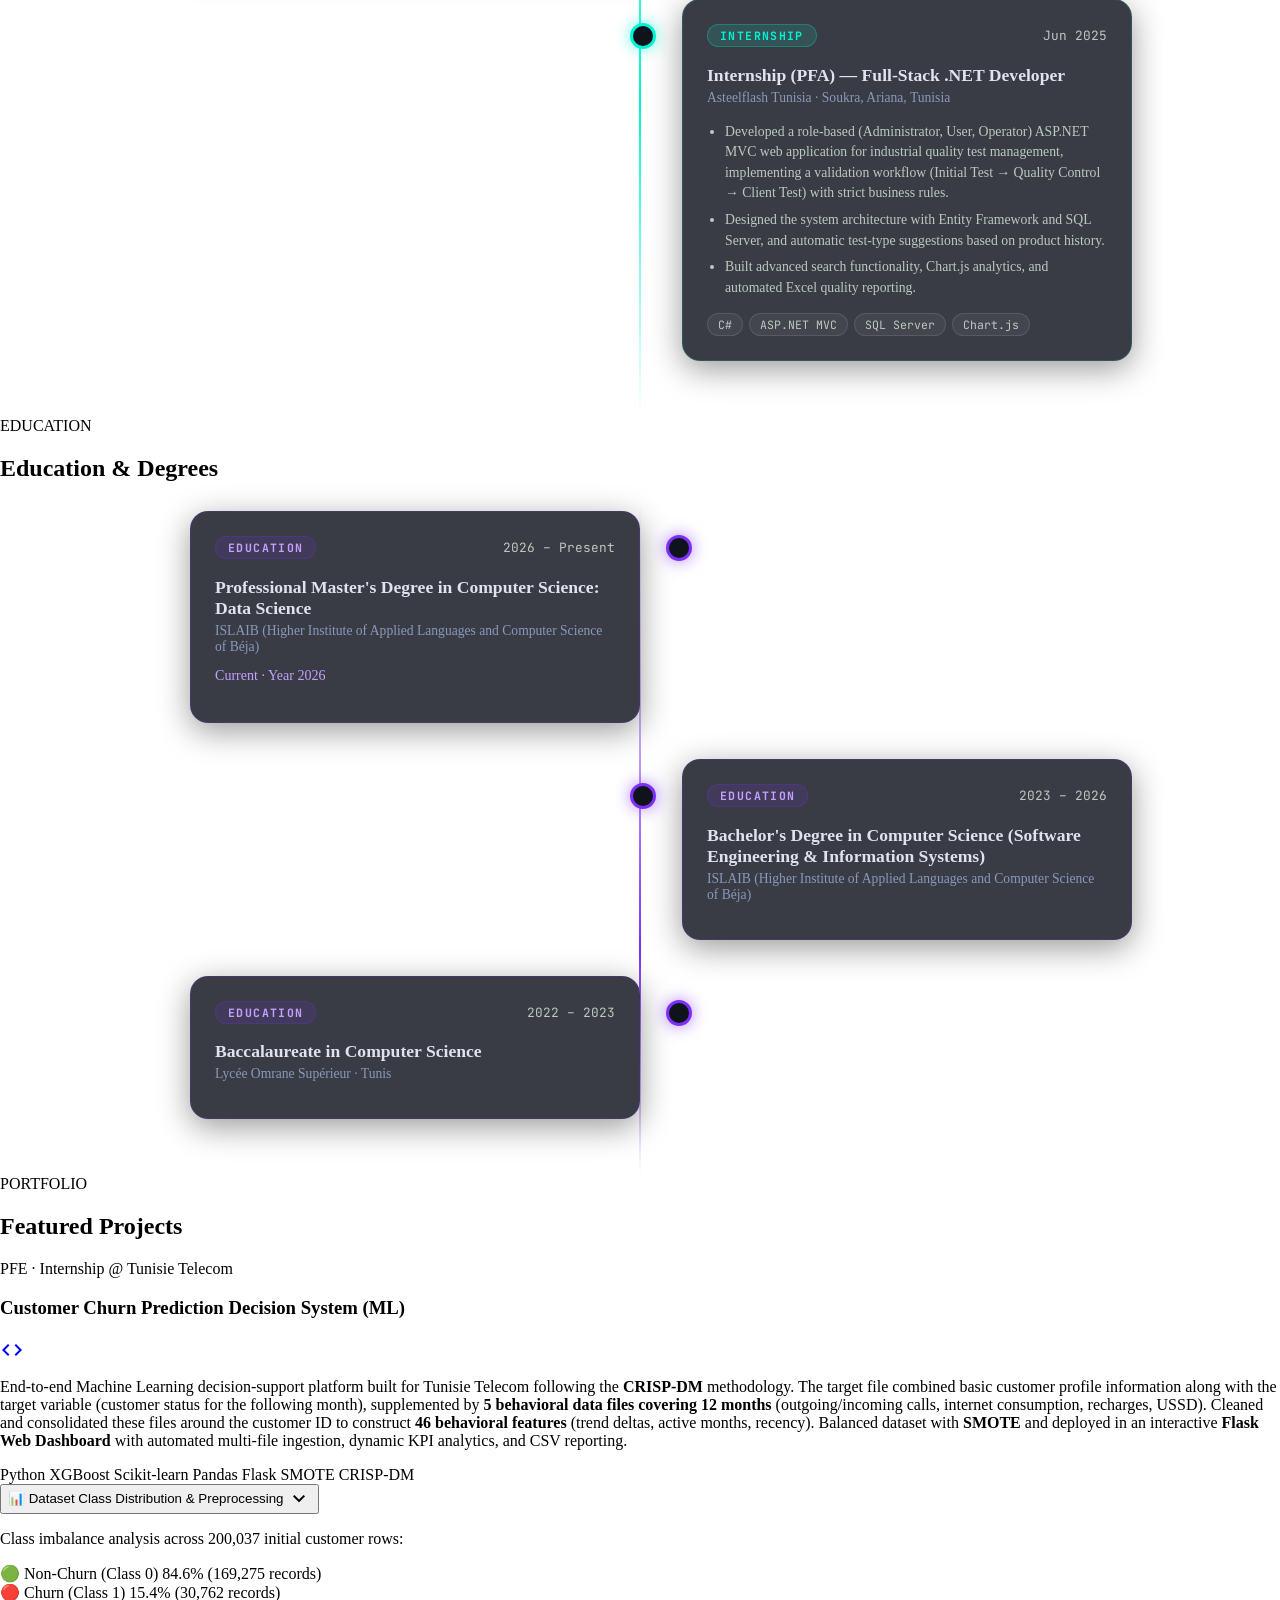
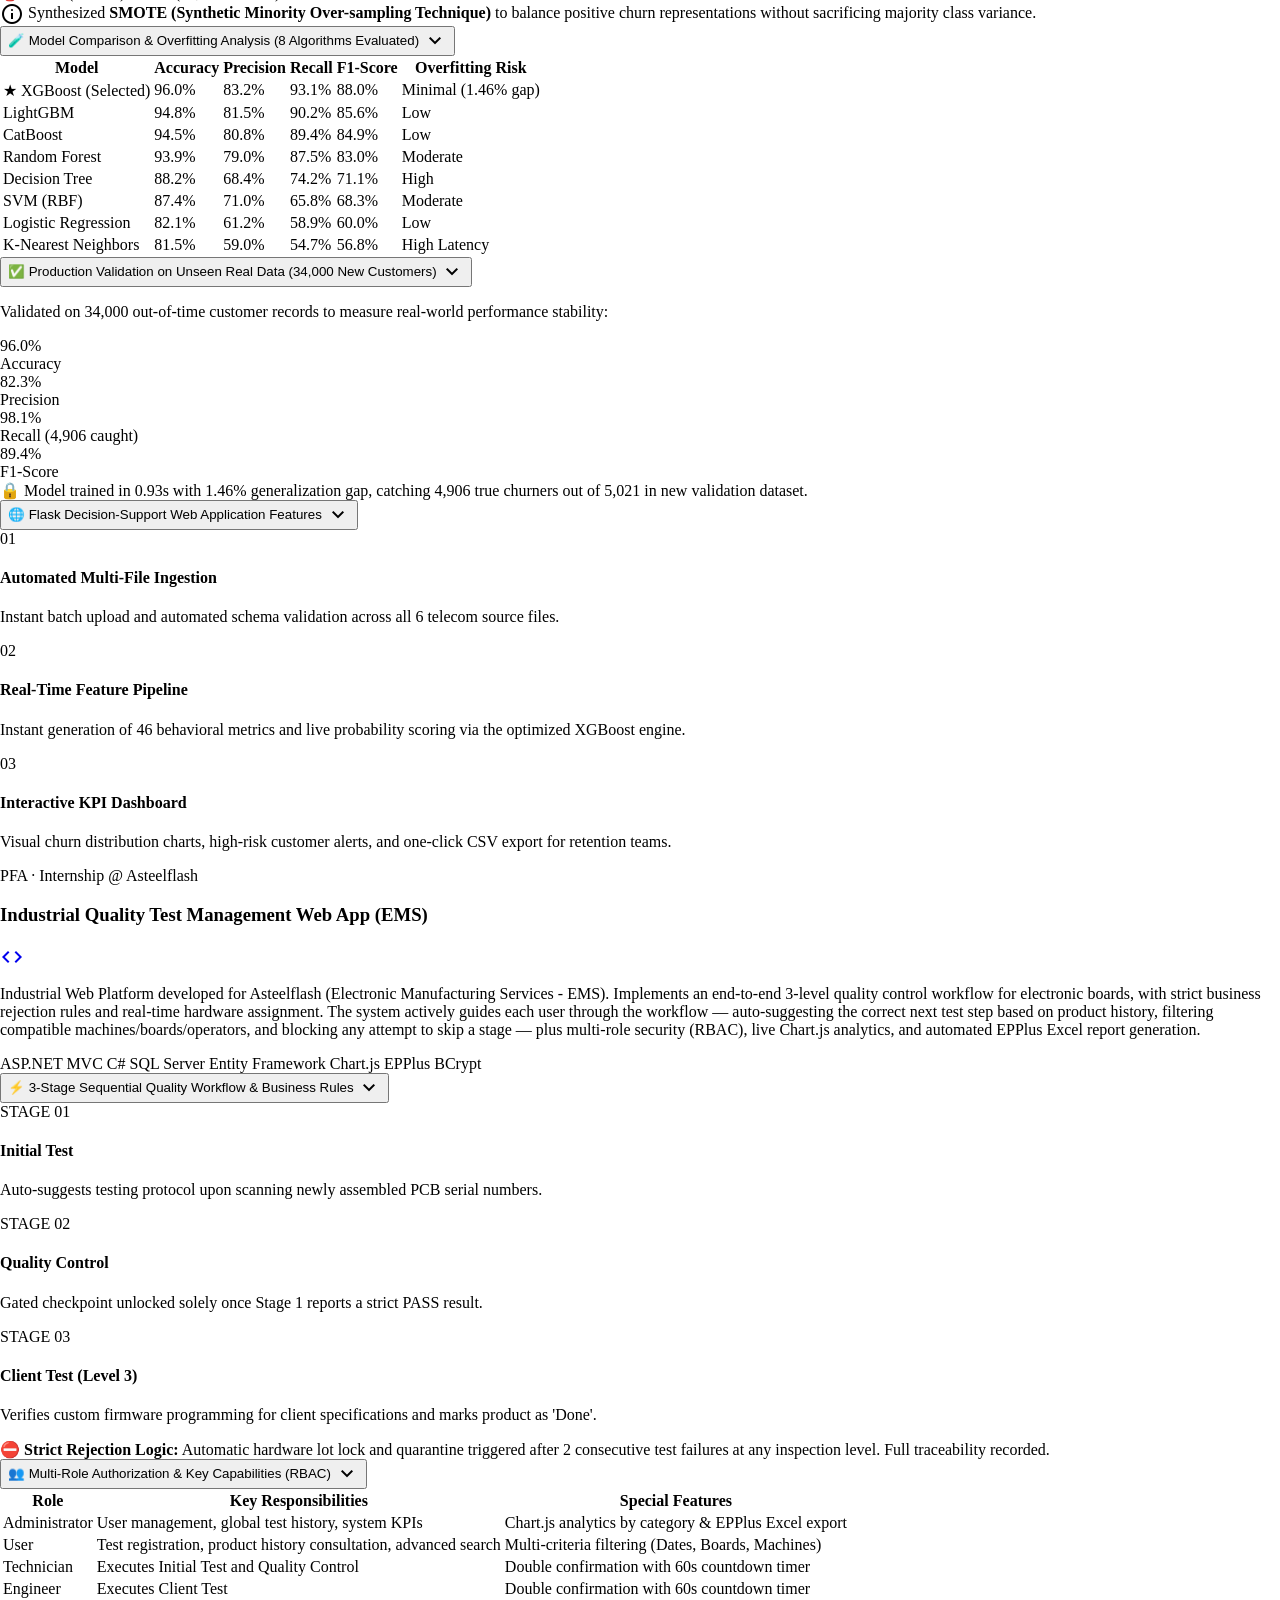
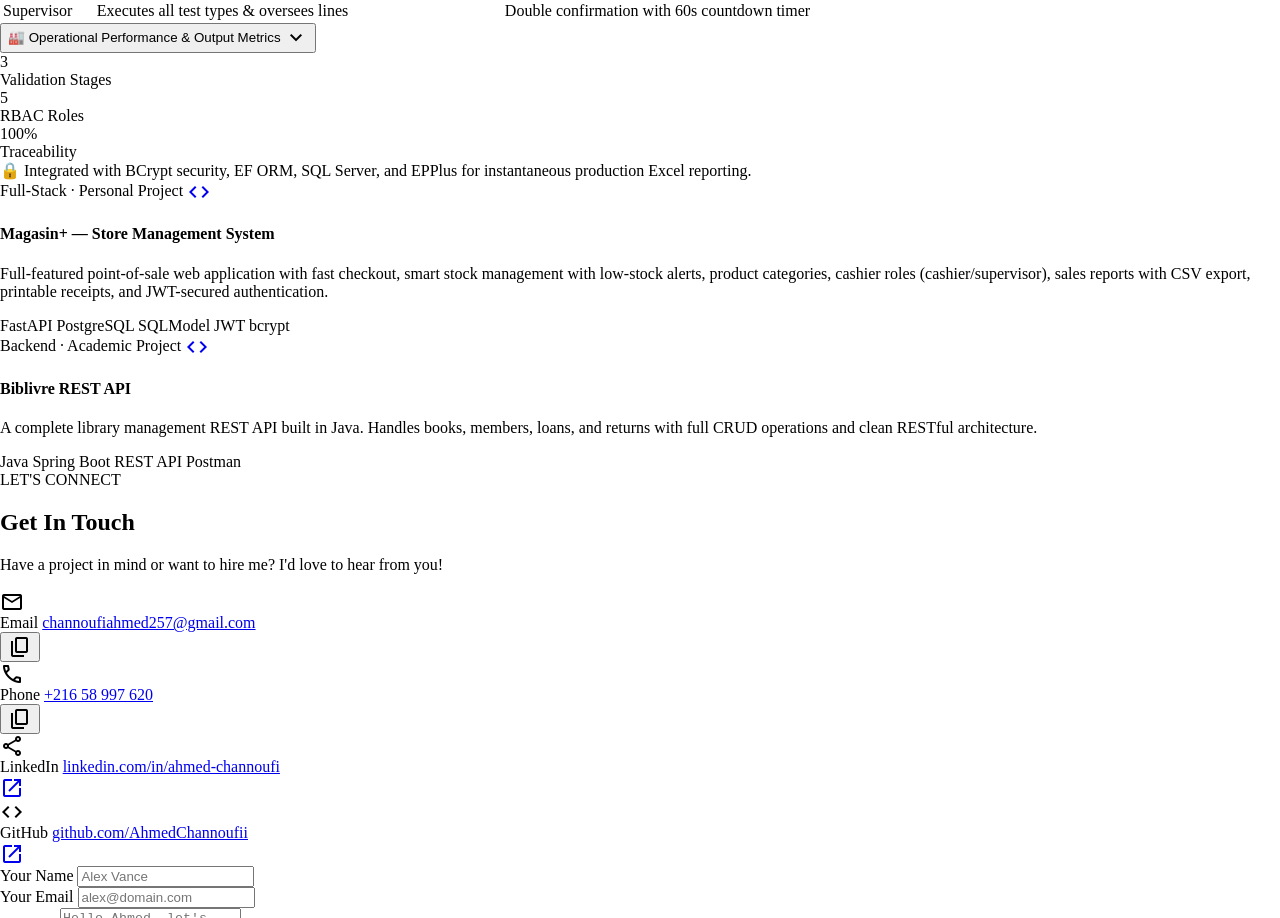
==== commit 43ec8d17: "Correct Master's degree title to 'Master Professionnel en Informatique : Data Science'" ====
--- a/index.html
+++ b/index.html
@@ -395,7 +395,7 @@
       <div class="grid grid-cols-1 lg:grid-cols-12 gap-12 items-center">
         <div class="lg:col-span-7 flex flex-col gap-5 text-on-surface-variant text-base sm:text-lg leading-relaxed">
           <p data-i18n-html="about.intro">
-            I am a graduate in <strong>Software Engineering and Information Systems</strong> from ISLAIB (Institut Supérieur des Langues Appliquées et de l'Informatique de Béja), currently pursuing a <strong>Master's Degree in Data Science</strong>. I have a versatile profile: covering full-stack web engineering, predictive machine learning pipelines, relational databases, as well as Linux administration and Git version control.
+            I am a graduate in <strong>Software Engineering and Information Systems</strong> from ISLAIB (Institut Supérieur des Langues Appliquées et de l'Informatique de Béja), currently pursuing a <strong>Professional Master's Degree in Computer Science: Data Science</strong>. I have a versatile profile: covering full-stack web engineering, predictive machine learning pipelines, relational databases, as well as Linux administration and Git version control.
           </p>
           <p data-i18n="about.p2">
             I thrive at the intersection of software engineering and data science, turning complex business problems into elegant, data-driven solutions. Trilingual in Arabic, French, and English, I bring technical depth, analytical rigor, and cross-cultural communication to every engineering challenge.
@@ -1429,7 +1429,7 @@
         "hero.cta1": "View My Projects", "hero.cta2": "Contact Me", "hero.scroll": "Explore",
         "about.tag": "WHO I AM",
         "about.title": 'About <span class="bg-gradient-to-r from-primary to-secondary bg-clip-text text-transparent">Me</span>',
-        "about.intro": "I am a graduate in <strong>Software Engineering and Information Systems</strong> from ISLAIB (Institut Supérieur des Langues Appliquées et de l'Informatique de Béja), currently pursuing a <strong>Master's Degree in Data Science</strong>. I have a versatile profile: covering full-stack web engineering, predictive machine learning pipelines, relational databases, as well as Linux administration and Git version control.",
+        "about.intro": "I am a graduate in <strong>Software Engineering and Information Systems</strong> from ISLAIB (Institut Supérieur des Langues Appliquées et de l'Informatique de Béja), currently pursuing a <strong>Professional Master's Degree in Computer Science: Data Science</strong>. I have a versatile profile: covering full-stack web engineering, predictive machine learning pipelines, relational databases, as well as Linux administration and Git version control.",
         "about.p2": "I thrive at the intersection of software engineering and data science, turning complex business problems into elegant, data-driven solutions. Trilingual in Arabic, French, and English, I bring technical depth, analytical rigor, and cross-cultural communication to every engineering challenge.",
         "about.badge": "Software Eng & Data Science",
         "about.stat1": "Projects Shipped", "about.stat2": "Languages Spoken",
@@ -1547,7 +1547,7 @@
         "hero.cta1": "Voir mes projets", "hero.cta2": "Me contacter", "hero.scroll": "Explorer",
         "about.tag": "QUI JE SUIS",
         "about.title": 'À propos de <span class="bg-gradient-to-r from-primary to-secondary bg-clip-text text-transparent">Moi</span>',
-        "about.intro": "Je suis diplômé en <strong>Génie Logiciel et Systèmes d'Information</strong> de l'ISLAIB (Institut Supérieur des Langues Appliquées et de l'Informatique de Béja), et actuellement inscrit en <strong>Master en Science des Données</strong>. J'ai un profil polyvalent : je couvre le développement full-stack, le Machine Learning, les bases de données, ainsi que l'administration Linux et Git.",
+        "about.intro": "Je suis diplômé en <strong>Génie Logiciel et Systèmes d'Information</strong> de l'ISLAIB (Institut Supérieur des Langues Appliquées et de l'Informatique de Béja), et actuellement inscrit en <strong>Master Professionnel en Informatique : Data Science</strong>. J'ai un profil polyvalent : je couvre le développement full-stack, le Machine Learning, les bases de données, ainsi que l'administration Linux et Git.",
         "about.p2": "Je m'épanouis à l'intersection du génie logiciel et de la data science, transformant des problèmes complexes en solutions élégantes basées sur les données. Trilingue en arabe, français et anglais, j'apporte à la fois profondeur technique, rigueur analytique et communication interculturelle à chaque projet.",
         "about.badge": "Génie Logiciel & Data Science",
         "about.stat1": "Projets réalisés", "about.stat2": "Langues parlées",
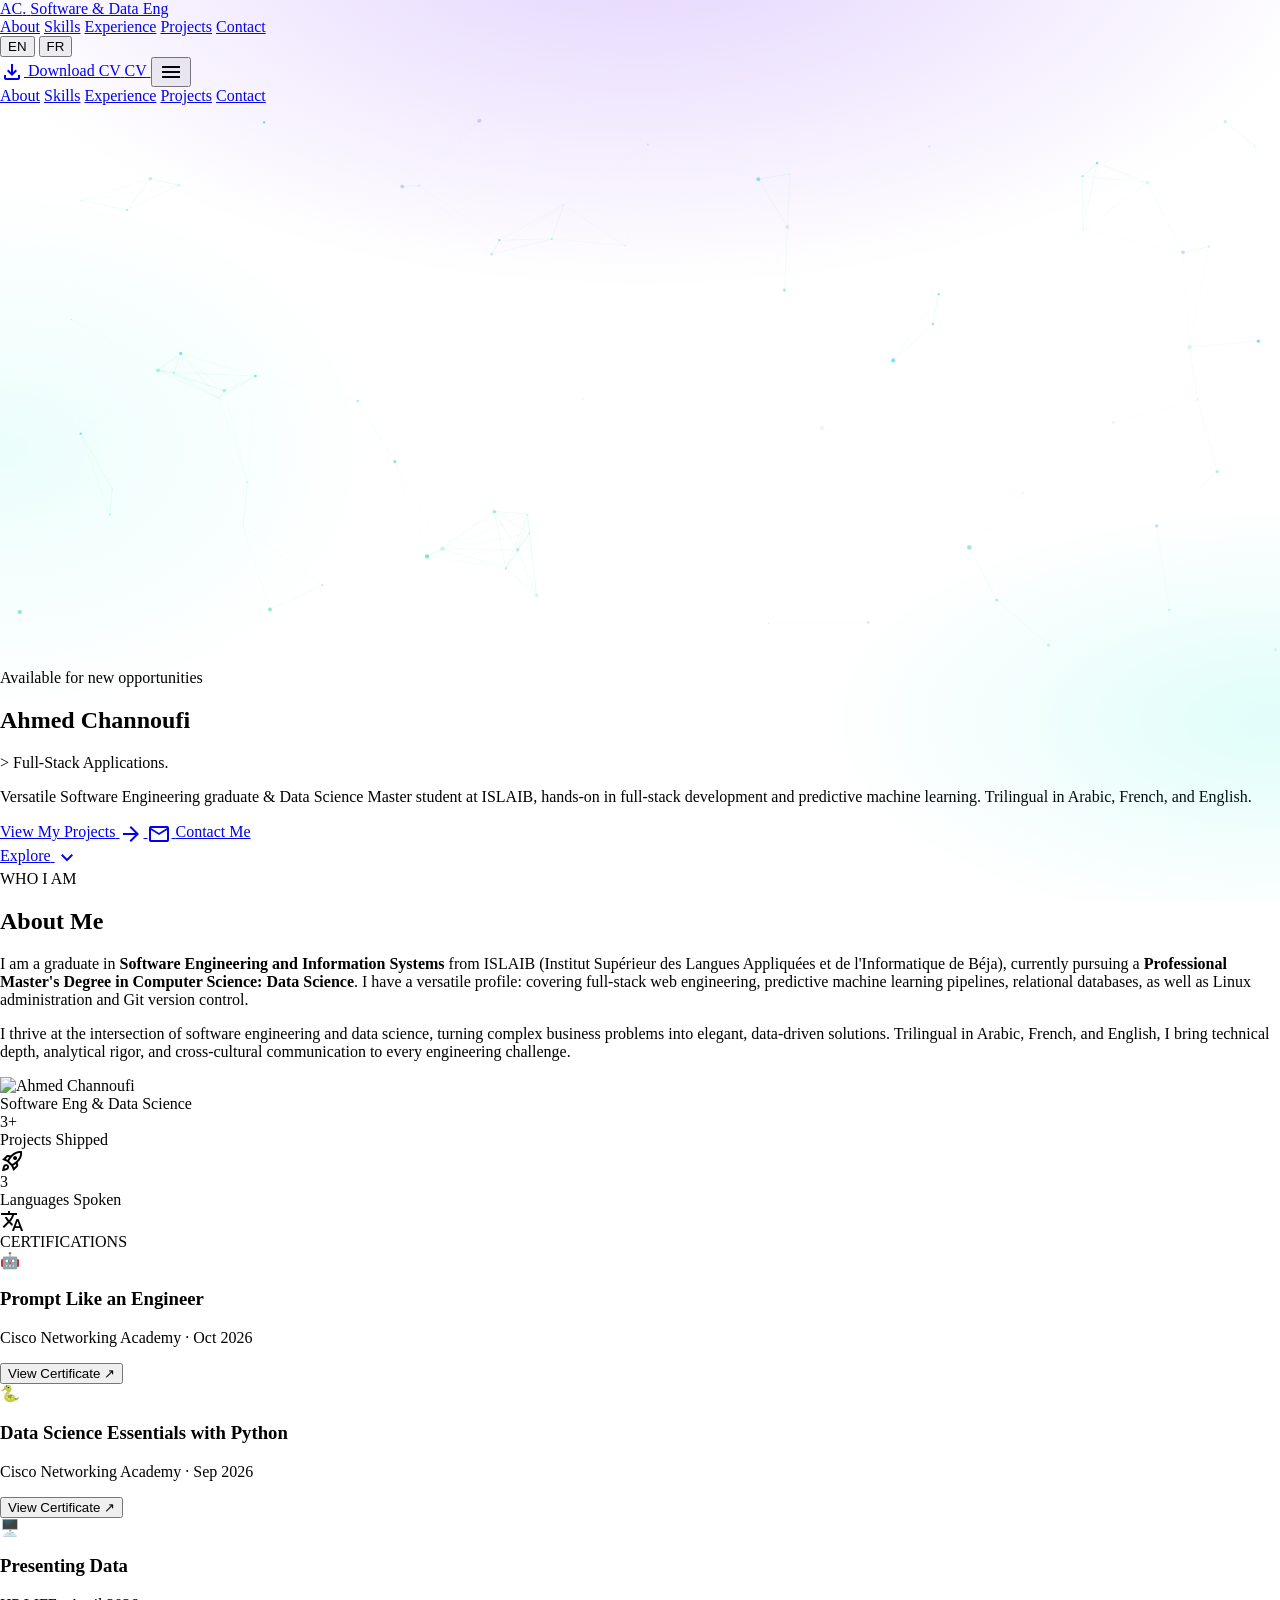
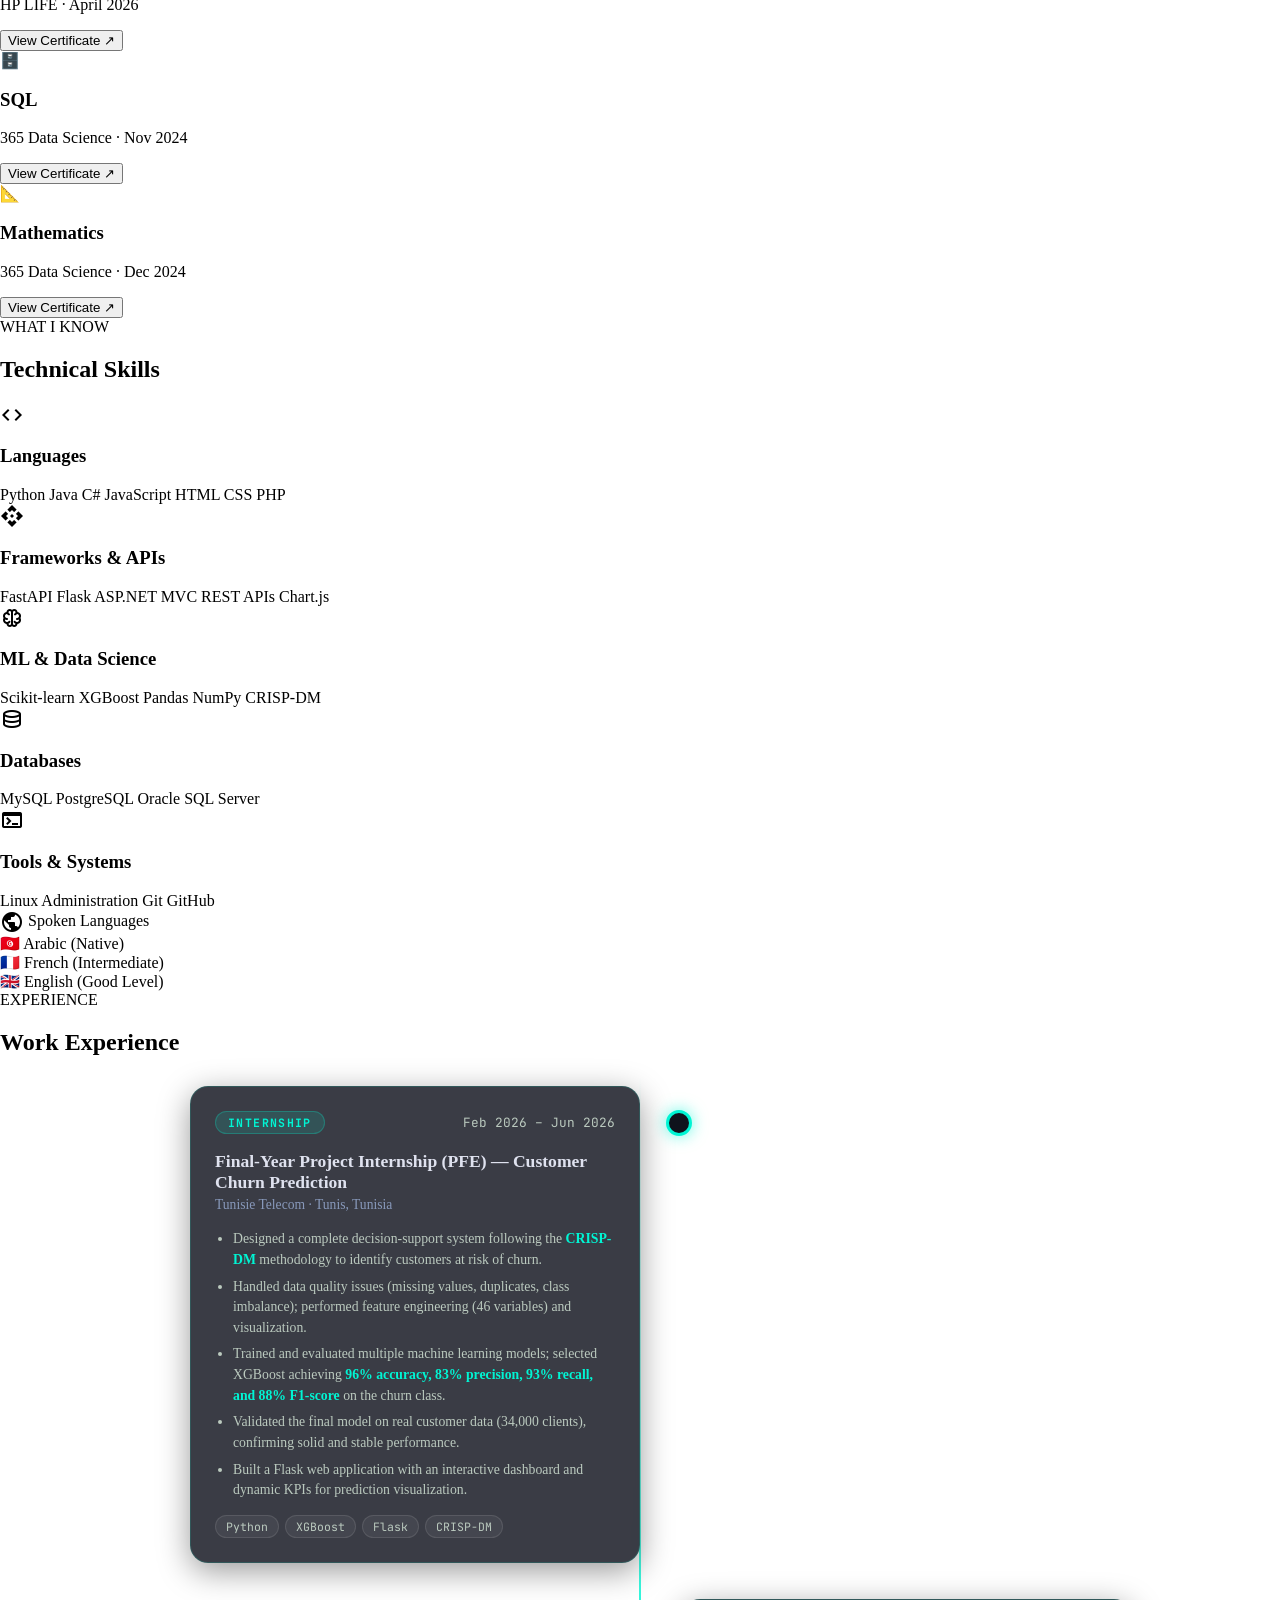
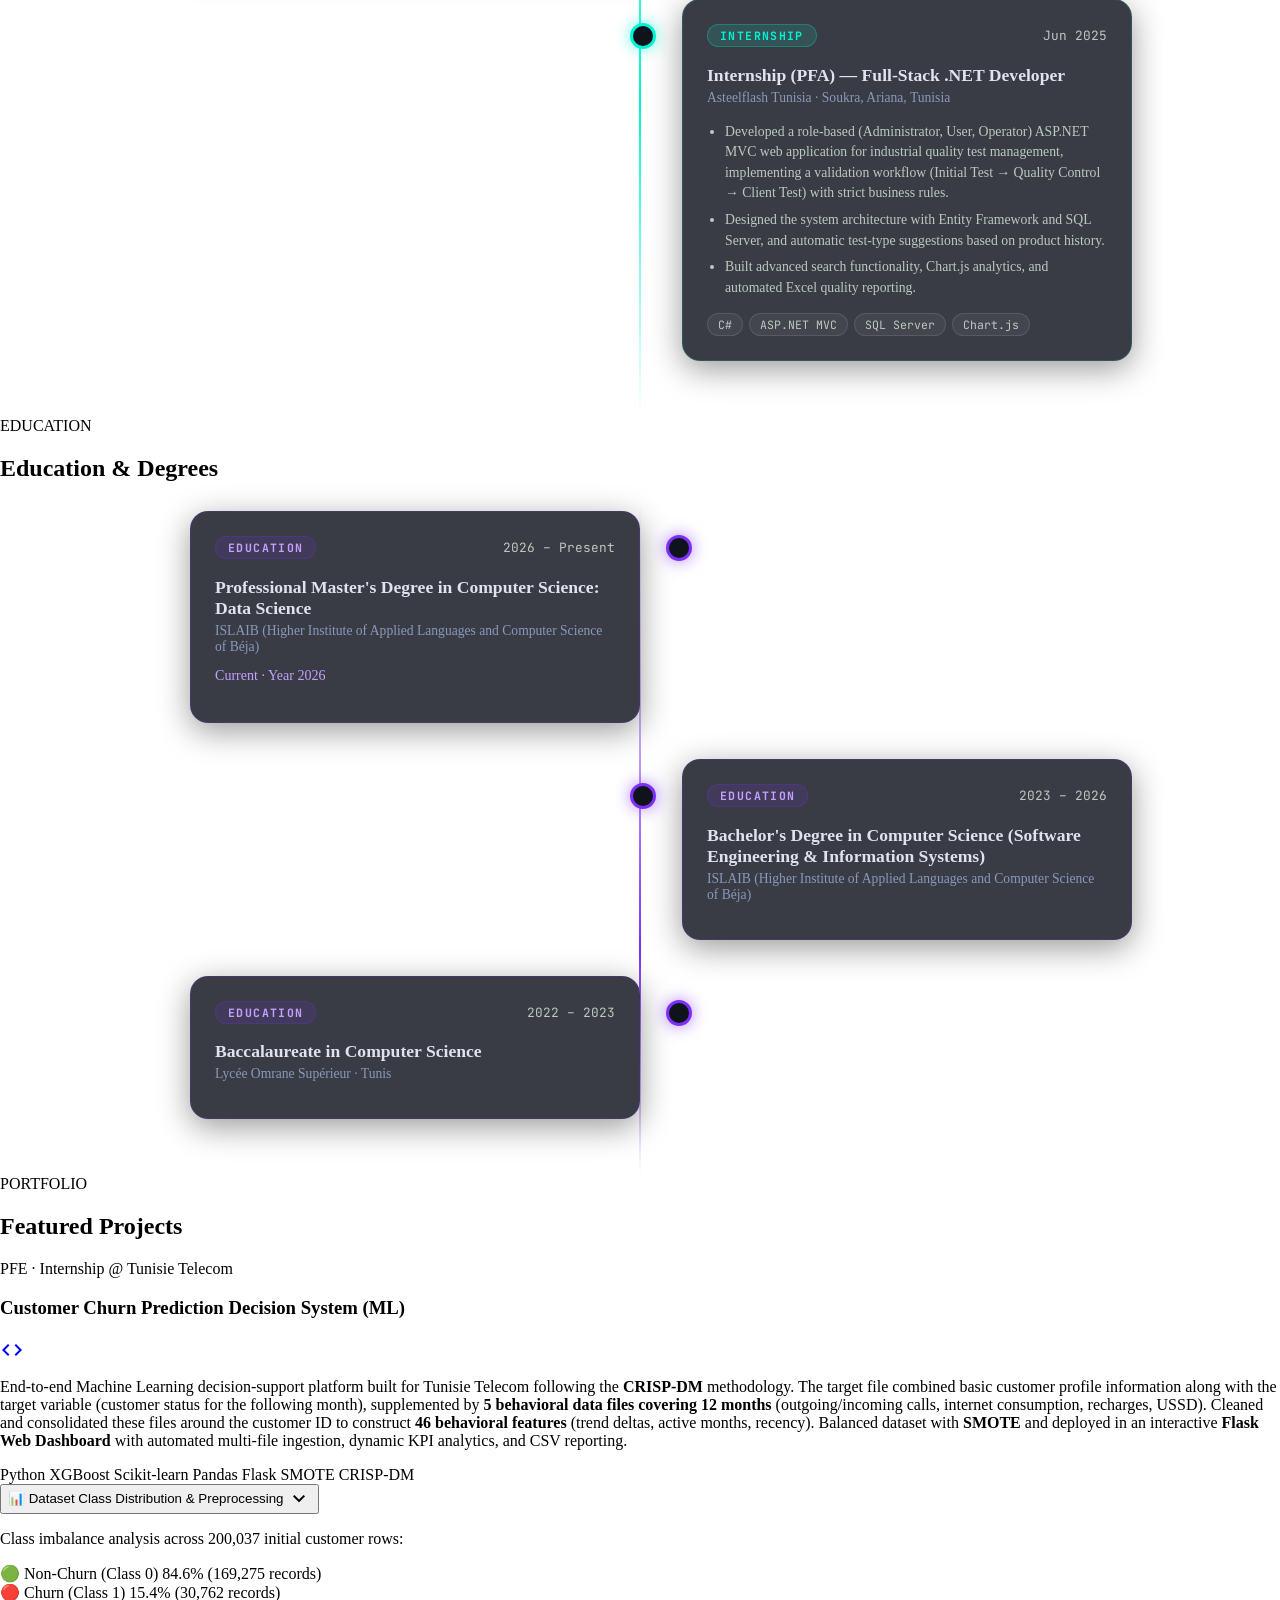
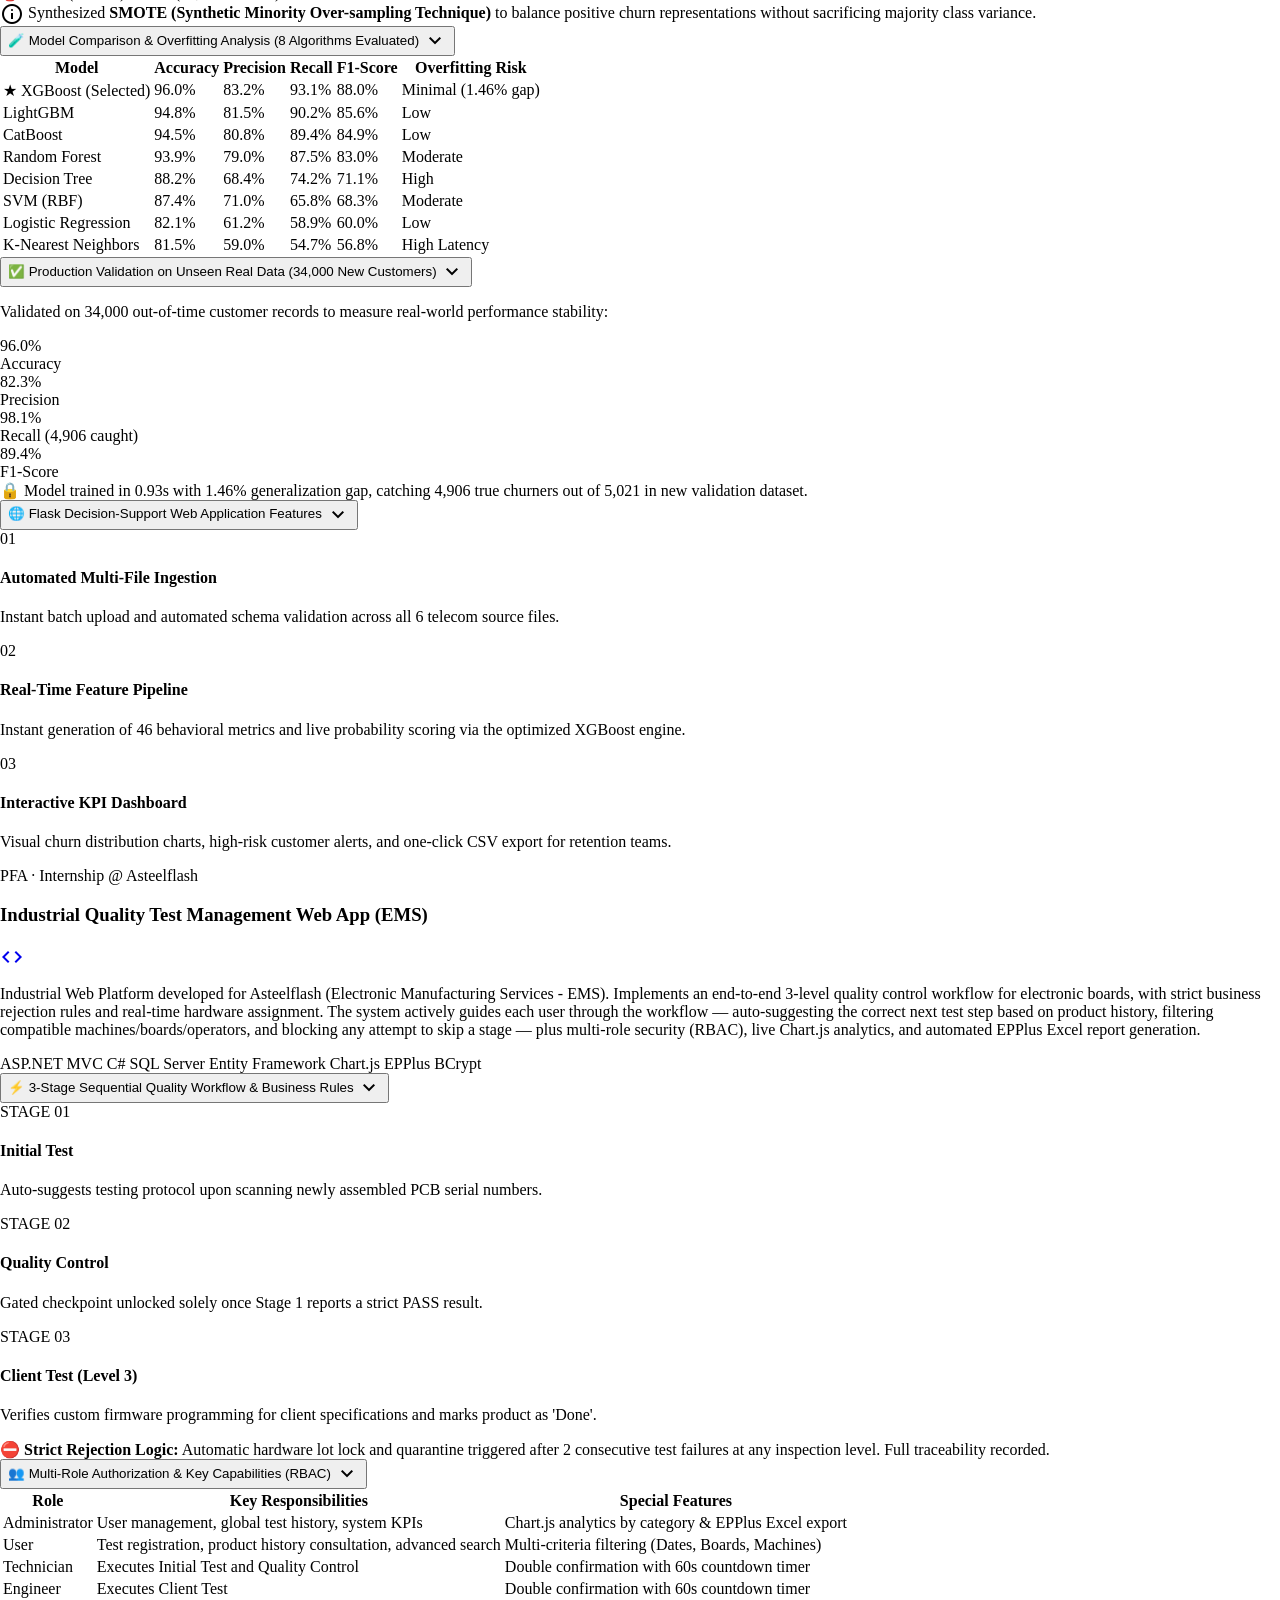
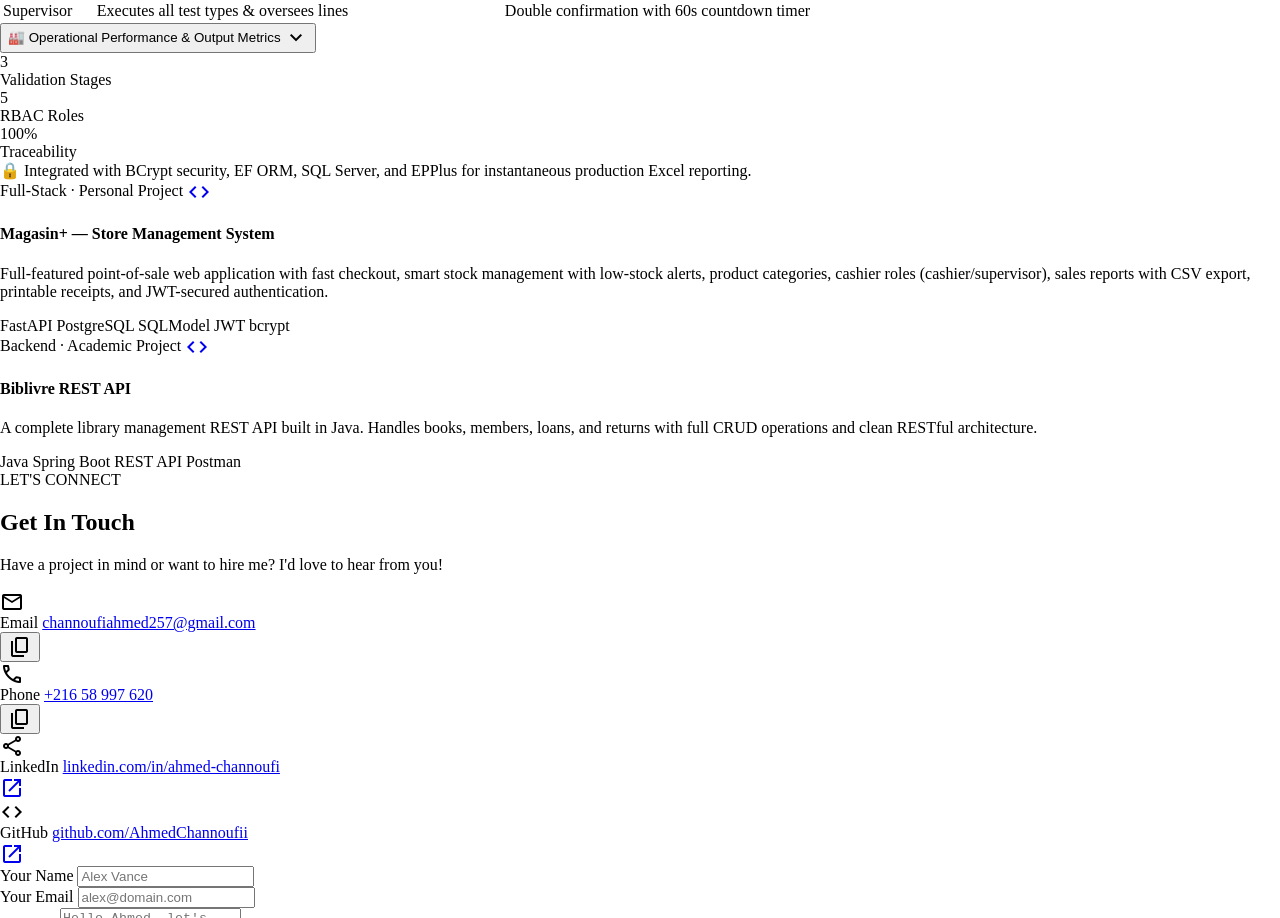
==== commit 6bf9890f: "Connect contact form to Web3Forms with encrypted access key and anti-spam protection" ====
--- a/index.html
+++ b/index.html
@@ -1310,22 +1310,24 @@
 
         <!-- Right Column: Glass Contact Form -->
         <div class="lg:col-span-7 p-8 rounded-3xl bg-surface-container-low/90 border border-white/5 backdrop-blur-xl shadow-2xl">
-          <form class="space-y-5" onsubmit="event.preventDefault(); showContactSuccess(); this.reset();">
+          <form id="contact-form" class="space-y-5" onsubmit="handleContactSubmit(event)">
+            <!-- Anti-spam Honeypot -->
+            <input type="checkbox" name="botcheck" class="hidden" style="display: none;">
             <div>
               <label for="contact-name" class="text-sm text-on-surface block mb-2 font-medium" data-i18n="contact.name_label">Your Name</label>
-              <input id="contact-name" type="text" required placeholder="Alex Vance" data-i18n-placeholder="contact.name_ph" class="w-full px-4 py-3 rounded-xl bg-surface-container border border-white/5 text-on-surface placeholder:text-on-surface-variant/50 focus:outline-none focus:ring-1 focus:ring-primary text-sm font-sans transition-all shadow-inner"/>
+              <input id="contact-name" name="name" type="text" required placeholder="Alex Vance" data-i18n-placeholder="contact.name_ph" class="w-full px-4 py-3 rounded-xl bg-surface-container border border-white/5 text-on-surface placeholder:text-on-surface-variant/50 focus:outline-none focus:ring-1 focus:ring-primary text-sm font-sans transition-all shadow-inner"/>
             </div>
             <div>
               <label for="contact-email" class="text-sm text-on-surface block mb-2 font-medium" data-i18n="contact.email_label">Your Email</label>
-              <input id="contact-email" type="email" required placeholder="alex@domain.com" data-i18n-placeholder="contact.email_ph" class="w-full px-4 py-3 rounded-xl bg-surface-container border border-white/5 text-on-surface placeholder:text-on-surface-variant/50 focus:outline-none focus:ring-1 focus:ring-primary text-sm font-sans transition-all shadow-inner"/>
+              <input id="contact-email" name="email" type="email" required placeholder="alex@domain.com" data-i18n-placeholder="contact.email_ph" class="w-full px-4 py-3 rounded-xl bg-surface-container border border-white/5 text-on-surface placeholder:text-on-surface-variant/50 focus:outline-none focus:ring-1 focus:ring-primary text-sm font-sans transition-all shadow-inner"/>
             </div>
             <div>
               <label for="contact-msg" class="text-sm text-on-surface block mb-2 font-medium" data-i18n="contact.msg_label">Message</label>
-              <textarea id="contact-msg" rows="4" required placeholder="Hello Ahmed, let's discuss an engineering collaboration..." data-i18n-placeholder="contact.msg_ph" class="w-full px-4 py-3 rounded-xl bg-surface-container border border-white/5 text-on-surface placeholder:text-on-surface-variant/50 focus:outline-none focus:ring-1 focus:ring-primary text-sm font-sans transition-all shadow-inner resize-none"></textarea>
-            </div>
-            <button type="submit" class="w-full py-3.5 px-6 rounded-xl bg-primary text-on-primary text-sm font-bold hover:bg-primary-fixed shadow-lg shadow-primary/20 hover:shadow-primary/40 transition-all flex items-center justify-center gap-2">
-              <span data-i18n="contact.submit">Send Message</span>
-              <span class="material-symbols-outlined text-[18px]">send</span>
+              <textarea id="contact-msg" name="message" rows="4" required placeholder="Hello Ahmed, let's discuss an engineering collaboration..." data-i18n-placeholder="contact.msg_ph" class="w-full px-4 py-3 rounded-xl bg-surface-container border border-white/5 text-on-surface placeholder:text-on-surface-variant/50 focus:outline-none focus:ring-1 focus:ring-primary text-sm font-sans transition-all shadow-inner resize-none"></textarea>
+            </div>
+            <button id="contact-submit-btn" type="submit" class="w-full py-3.5 px-6 rounded-xl bg-primary text-on-primary text-sm font-bold hover:bg-primary-fixed shadow-lg shadow-primary/20 hover:shadow-primary/40 transition-all flex items-center justify-center gap-2">
+              <span id="contact-submit-text" data-i18n="contact.submit">Send Message</span>
+              <span id="contact-submit-icon" class="material-symbols-outlined text-[18px]">send</span>
             </button>
           </form>
         </div>
@@ -1408,9 +1410,67 @@
       }
     }
 
-    function showContactSuccess() {
+    // ─── Secure Contact Form Submission (Web3Forms) ───
+    function _getFormKey() {
+      // Obfuscated / XOR-encrypted Web3Forms access key
+      const _e = [104, 9, 245, 31, 233, 199, 36, 8, 119, 13, 163, 31, 234, 211, 35, 91, 98, 94, 188, 78, 235, 207, 35, 70, 62, 93, 165, 26, 187, 204, 33, 8, 60, 10, 169, 21];
+      const _m = [90, 63, 145, 44, 136, 254, 23, 107];
+      return _e.map((b, i) => String.fromCharCode(b ^ _m[i % _m.length])).join('');
+    }
+
+    async function handleContactSubmit(e) {
+      e.preventDefault();
+      const form = e.target;
       const isFr = (currentLang === 'fr');
-      showToast(isFr ? 'Merci ! Votre message a été envoyé avec succès.' : 'Thank you! Message sent successfully.');
+      
+      const bot = form.querySelector('input[name="botcheck"]');
+      if (bot && bot.checked) return;
+
+      const name = document.getElementById('contact-name').value.trim();
+      const email = document.getElementById('contact-email').value.trim();
+      const message = document.getElementById('contact-msg').value.trim();
+      
+      const btn = document.getElementById('contact-submit-btn');
+      const btnText = document.getElementById('contact-submit-text');
+      const btnIcon = document.getElementById('contact-submit-icon');
+      
+      const originalText = btnText.textContent;
+      btn.disabled = true;
+      btn.classList.add('opacity-75', 'cursor-wait');
+      btnText.textContent = isFr ? 'Envoi en cours...' : 'Sending...';
+      btnIcon.textContent = 'hourglass_empty';
+
+      try {
+        const response = await fetch('https://api.web3forms.com/submit', {
+          method: 'POST',
+          headers: {
+            'Content-Type': 'application/json',
+            'Accept': 'application/json'
+          },
+          body: JSON.stringify({
+            access_key: _getFormKey(),
+            name: name,
+            email: email,
+            message: message,
+            subject: `Portfolio Message from ${name}`
+          })
+        });
+
+        const result = await response.json();
+        if (result.success) {
+          showToast(isFr ? 'Merci ! Votre message a été envoyé avec succès.' : 'Thank you! Your message was sent successfully.');
+          form.reset();
+        } else {
+          showToast(isFr ? 'Erreur lors de l\'envoi. Veuillez réessayer.' : 'Error sending message. Please try again.');
+        }
+      } catch (err) {
+        showToast(isFr ? 'Erreur réseau. Veuillez réessayer plus tard.' : 'Network error. Please try again later.');
+      } finally {
+        btn.disabled = false;
+        btn.classList.remove('opacity-75', 'cursor-wait');
+        btnText.textContent = originalText;
+        btnIcon.textContent = 'send';
+      }
     }
 
     // ─── Mobile Menu Toggle ───────────────────────
